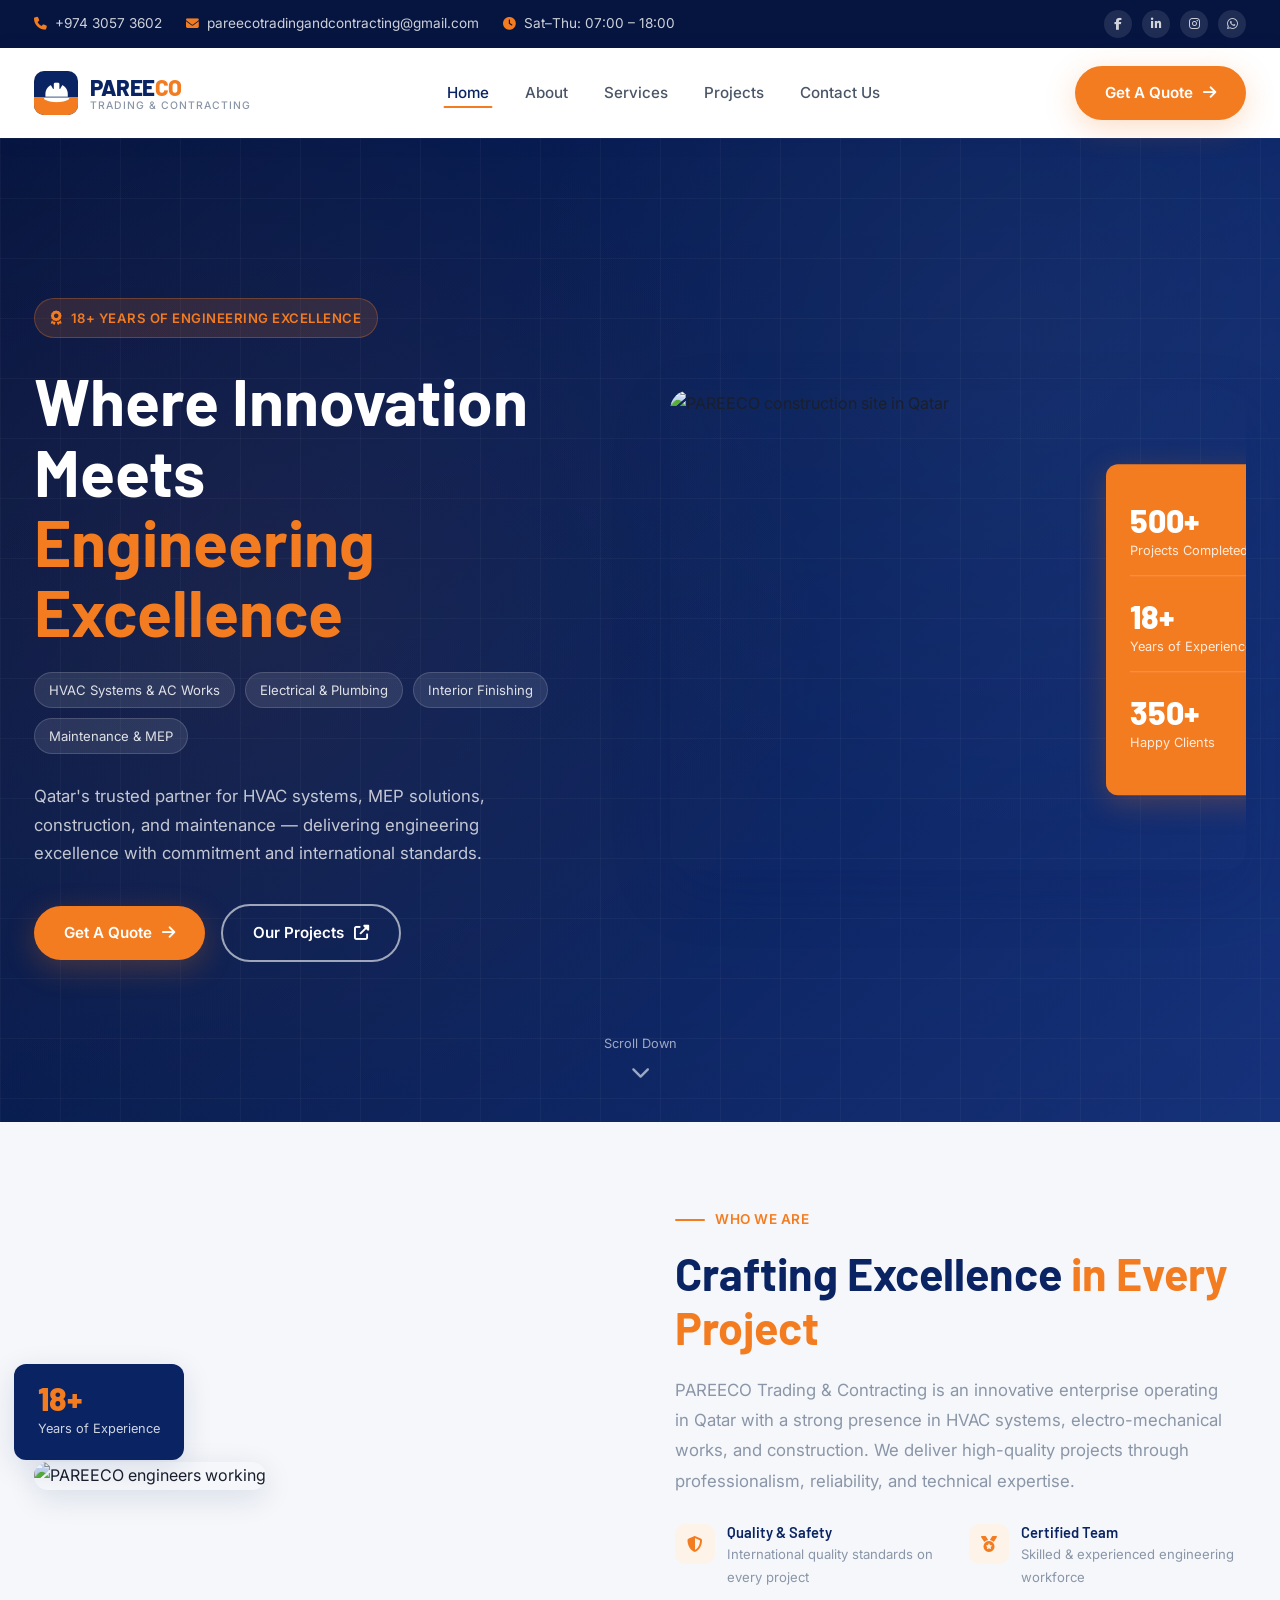
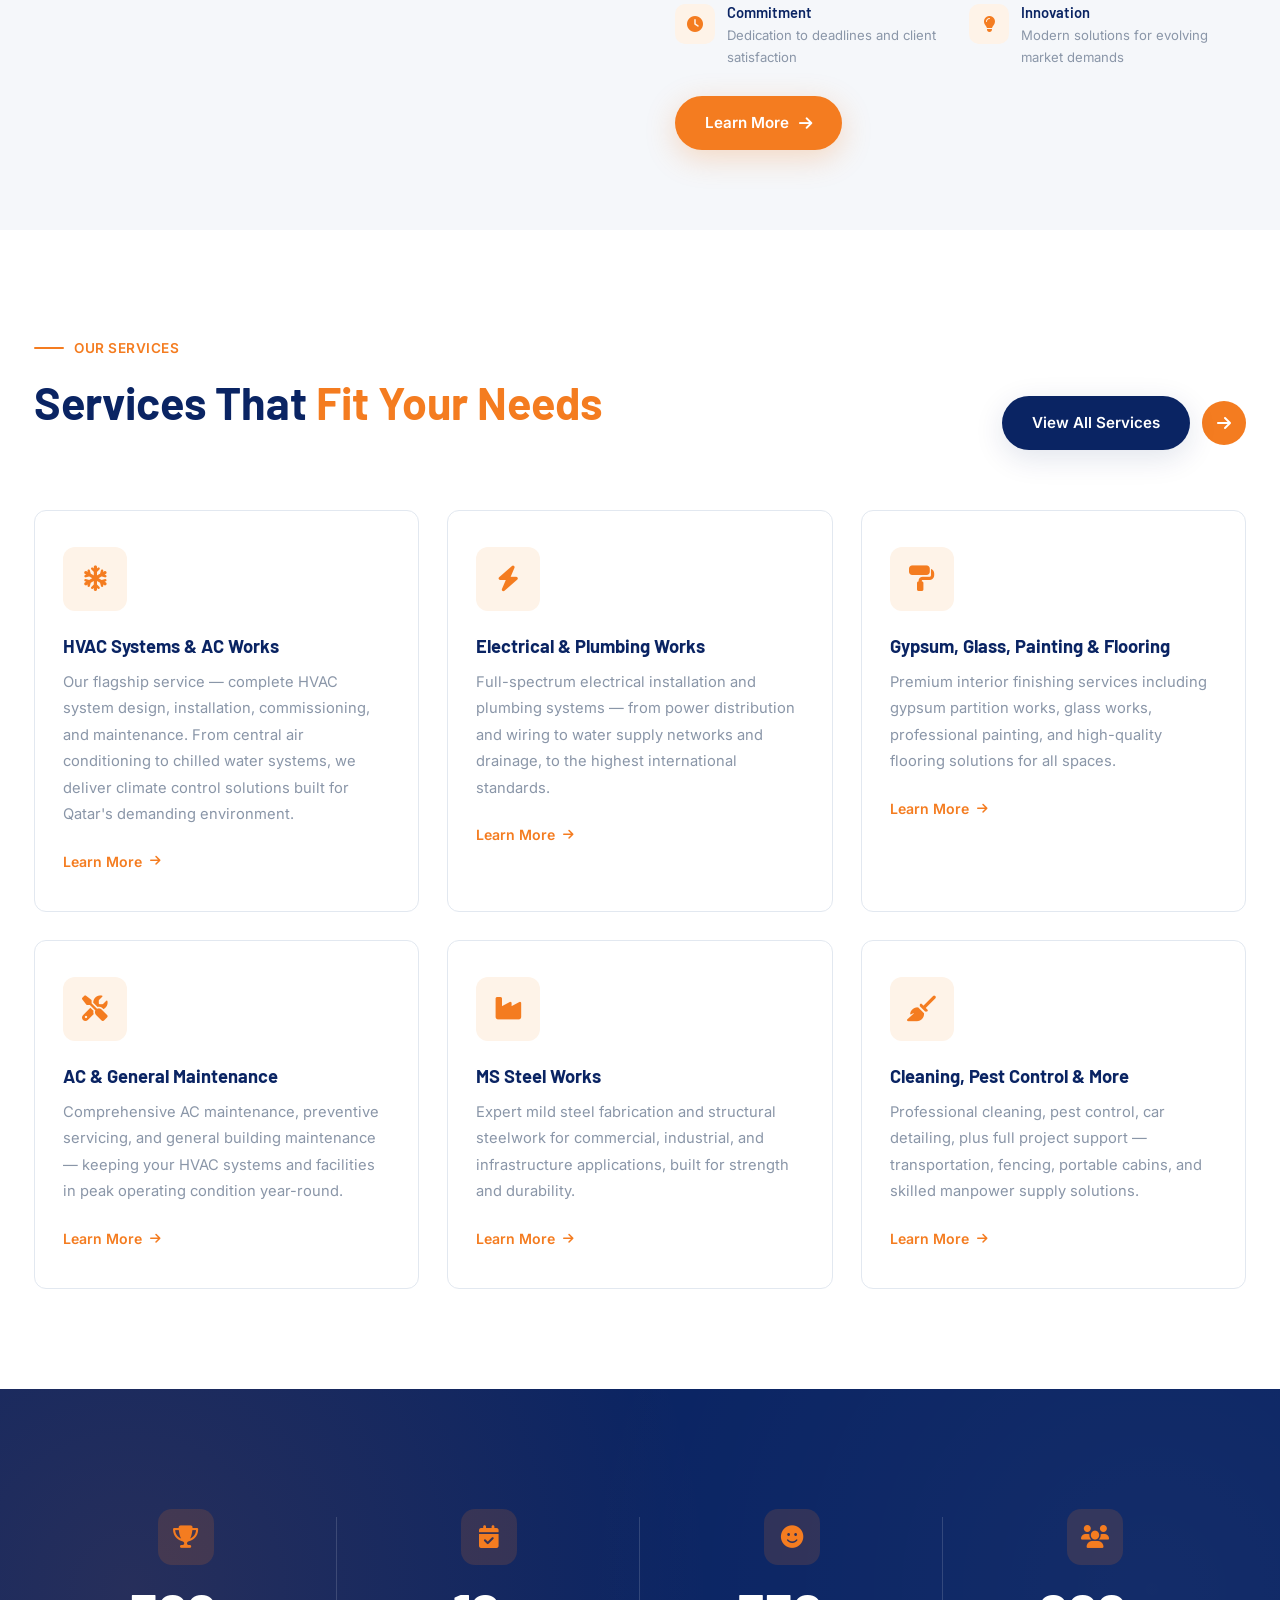
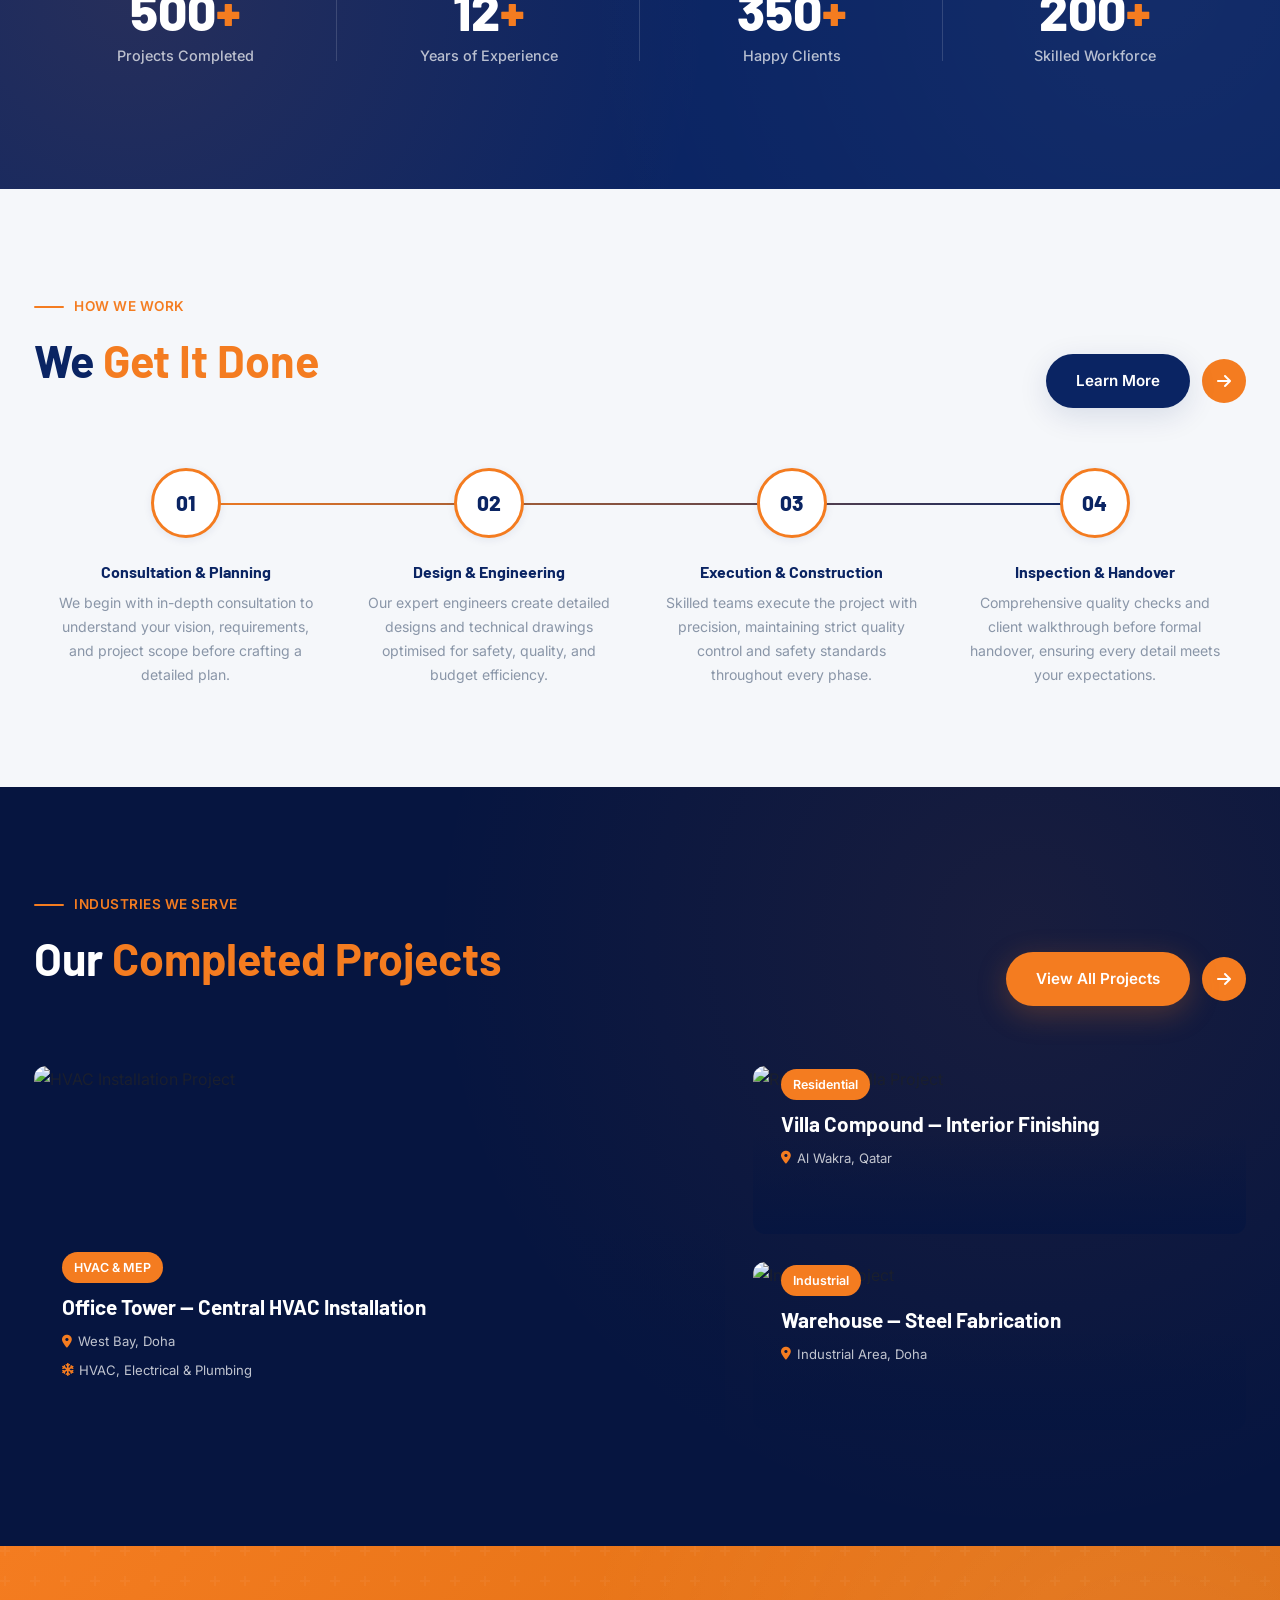
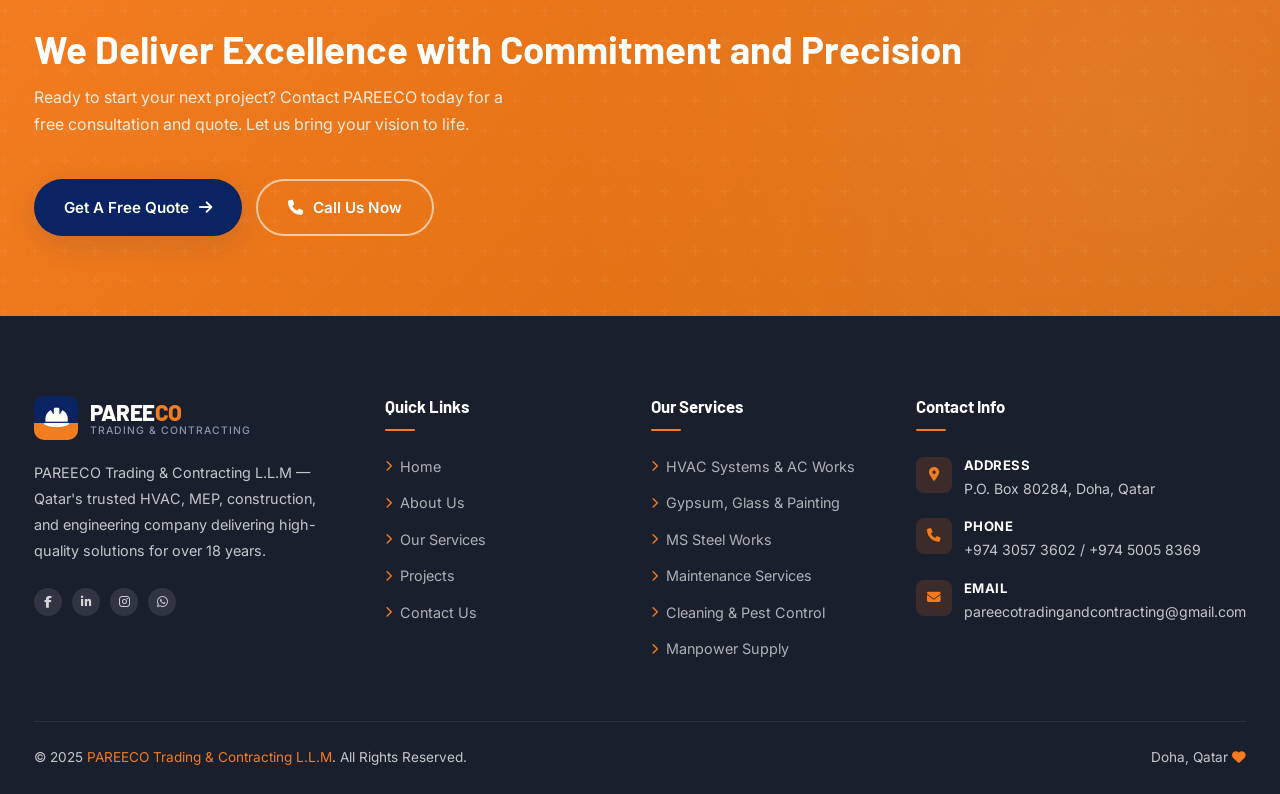
==== index.html @ c4b9c0d6 "Initial commit" ====
<!DOCTYPE html>
<html lang="en">
<head>
  <meta charset="UTF-8" />
  <meta name="viewport" content="width=device-width, initial-scale=1.0" />
  <title>PAREECO Trading & Contracting | HVAC, MEP & Engineering Excellence in Qatar</title>
  <meta name="description" content="PAREECO Trading & Contracting L.L.M — Qatar's trusted HVAC, MEP, construction, and maintenance specialists delivering high-quality solutions for 18+ years." />
  <link rel="stylesheet" href="css/styles.css" />
  <link rel="stylesheet" href="https://cdnjs.cloudflare.com/ajax/libs/font-awesome/6.5.0/css/all.min.css" />
</head>
<body>

<!-- Topbar -->
<div class="topbar">
  <div class="container">
    <div class="topbar-left">
      <a href="tel:+97430573602" class="topbar-item">
        <i class="fas fa-phone"></i> +974 3057 3602
      </a>
      <a href="mailto:pareecotradingandcontracting@gmail.com" class="topbar-item">
        <i class="fas fa-envelope"></i> pareecotradingandcontracting@gmail.com
      </a>
      <span class="topbar-item">
        <i class="fas fa-clock"></i> Sat–Thu: 07:00 – 18:00
      </span>
    </div>
    <div class="topbar-social">
      <a href="#" class="social-link"><i class="fab fa-facebook-f"></i></a>
      <a href="#" class="social-link"><i class="fab fa-linkedin-in"></i></a>
      <a href="#" class="social-link"><i class="fab fa-instagram"></i></a>
      <a href="#" class="social-link"><i class="fab fa-whatsapp"></i></a>
    </div>
  </div>
</div>

<!-- Navbar -->
<nav class="navbar" id="navbar">
  <div class="container">
    <a href="index.html" class="logo">
      <div class="logo-icon"><i class="fas fa-hard-hat"></i></div>
      <div class="logo-text">
        <span class="brand">PAREE<span>CO</span></span>
        <span class="tagline">Trading & Contracting</span>
      </div>
    </a>
    <ul class="nav-links">
      <li><a href="index.html" class="active">Home</a></li>
      <li><a href="about.html">About</a></li>
      <li><a href="services.html">Services</a></li>
      <li><a href="projects.html">Projects</a></li>
      <li><a href="contact.html">Contact Us</a></li>
    </ul>
    <a href="contact.html" class="btn btn-primary">Get A Quote <i class="fas fa-arrow-right"></i></a>
    <button class="hamburger" id="hamburger" aria-label="Open menu">
      <span></span><span></span><span></span>
    </button>
  </div>
</nav>

<!-- Mobile Nav -->
<div class="mobile-nav" id="mobileNav">
  <button class="mobile-nav-close" id="mobileNavClose"><i class="fas fa-times"></i></button>
  <a href="index.html">Home</a>
  <a href="about.html">About</a>
  <a href="services.html">Services</a>
  <a href="projects.html">Projects</a>
  <a href="contact.html">Contact</a>
  <a href="contact.html" class="btn btn-primary">Get A Quote</a>
</div>

<!-- Hero -->
<section class="hero" id="home">
  <div class="hero-bg-pattern"></div>
  <div class="hero-grid"></div>
  <div class="container">
    <div class="hero-content">
      <div class="hero-badge">
        <i class="fas fa-award"></i>
        18+ Years of Engineering Excellence
      </div>
      <h1>Where Innovation Meets <span>Engineering Excellence</span></h1>
      <div class="hero-tags">
        <span class="hero-tag">HVAC Systems & AC Works</span>
        <span class="hero-tag">Electrical & Plumbing</span>
        <span class="hero-tag">Interior Finishing</span>
        <span class="hero-tag">Maintenance & MEP</span>
      </div>
      <p class="hero-desc">Qatar's trusted partner for HVAC systems, MEP solutions, construction, and maintenance — delivering engineering excellence with commitment and international standards.</p>
      <div class="hero-cta">
        <a href="contact.html" class="btn btn-primary">Get A Quote <i class="fas fa-arrow-right"></i></a>
        <a href="projects.html" class="btn btn-outline">Our Projects <i class="fas fa-external-link-alt"></i></a>
      </div>
    </div>
    <div class="hero-right">
      <div class="hero-img-wrapper">
        <img src="https://images.unsplash.com/photo-1504307651254-35680f356dfd?w=700&auto=format&fit=crop" alt="PAREECO construction site in Qatar" loading="lazy" />
        <div class="hero-stats-card">
          <div class="hero-stat">
            <span class="number">500+</span>
            <span class="label">Projects Completed</span>
          </div>
          <div class="hero-stat">
            <span class="number">18+</span>
            <span class="label">Years of Experience</span>
          </div>
          <div class="hero-stat">
            <span class="number">350+</span>
            <span class="label">Happy Clients</span>
          </div>
        </div>
      </div>
    </div>
  </div>
  <a href="#about-strip" class="hero-scroll">
    <span>Scroll Down</span>
    <i class="fas fa-chevron-down"></i>
  </a>
</section>

<!-- About Strip -->
<section class="about-strip" id="about-strip">
  <div class="container">
    <div class="about-strip-img reveal-left">
      <img src="https://images.unsplash.com/photo-1581094794329-c8112a89af12?w=700&auto=format&fit=crop" alt="PAREECO engineers working" loading="lazy" />
      <div class="about-badge">
        <span class="number">18+</span>
        <span class="text">Years of Experience</span>
      </div>
    </div>
    <div class="about-strip-content reveal-right">
      <div class="section-tag">Who We Are</div>
      <h2 class="section-title">Crafting Excellence <span>in Every Project</span></h2>
      <p class="section-subtitle">PAREECO Trading & Contracting is an innovative enterprise operating in Qatar with a strong presence in HVAC systems, electro-mechanical works, and construction. We deliver high-quality projects through professionalism, reliability, and technical expertise.</p>
      <div class="about-features">
        <div class="about-feature">
          <div class="about-feature-icon"><i class="fas fa-shield-alt"></i></div>
          <div>
            <h4>Quality & Safety</h4>
            <p>International quality standards on every project</p>
          </div>
        </div>
        <div class="about-feature">
          <div class="about-feature-icon"><i class="fas fa-medal"></i></div>
          <div>
            <h4>Certified Team</h4>
            <p>Skilled & experienced engineering workforce</p>
          </div>
        </div>
        <div class="about-feature">
          <div class="about-feature-icon"><i class="fas fa-clock"></i></div>
          <div>
            <h4>Commitment</h4>
            <p>Dedication to deadlines and client satisfaction</p>
          </div>
        </div>
        <div class="about-feature">
          <div class="about-feature-icon"><i class="fas fa-lightbulb"></i></div>
          <div>
            <h4>Innovation</h4>
            <p>Modern solutions for evolving market demands</p>
          </div>
        </div>
      </div>
      <a href="about.html" class="btn btn-primary">Learn More <i class="fas fa-arrow-right"></i></a>
    </div>
  </div>
</section>

<!-- Services -->
<section class="services-section" id="services">
  <div class="container">
    <div class="services-header reveal">
      <div>
        <div class="section-tag">Our Services</div>
        <h2 class="section-title">Services That <span>Fit Your Needs</span></h2>
      </div>
      <div style="display:flex;gap:12px;align-items:center;">
        <a href="services.html" class="btn btn-dark">View All Services</a>
        <span class="btn-icon"><i class="fas fa-arrow-right"></i></span>
      </div>
    </div>
    <div class="services-grid">
      <div class="service-card reveal">
        <div class="service-card-icon"><i class="fas fa-snowflake"></i></div>
        <h3>HVAC Systems & AC Works</h3>
        <p>Our flagship service — complete HVAC system design, installation, commissioning, and maintenance. From central air conditioning to chilled water systems, we deliver climate control solutions built for Qatar's demanding environment.</p>
        <a href="services.html" class="learn-more">Learn More <i class="fas fa-arrow-right"></i></a>
      </div>
      <div class="service-card reveal" style="transition-delay:0.1s">
        <div class="service-card-icon"><i class="fas fa-bolt"></i></div>
        <h3>Electrical & Plumbing Works</h3>
        <p>Full-spectrum electrical installation and plumbing systems — from power distribution and wiring to water supply networks and drainage, to the highest international standards.</p>
        <a href="services.html" class="learn-more">Learn More <i class="fas fa-arrow-right"></i></a>
      </div>
      <div class="service-card reveal" style="transition-delay:0.2s">
        <div class="service-card-icon"><i class="fas fa-paint-roller"></i></div>
        <h3>Gypsum, Glass, Painting & Flooring</h3>
        <p>Premium interior finishing services including gypsum partition works, glass works, professional painting, and high-quality flooring solutions for all spaces.</p>
        <a href="services.html" class="learn-more">Learn More <i class="fas fa-arrow-right"></i></a>
      </div>
      <div class="service-card reveal" style="transition-delay:0.1s">
        <div class="service-card-icon"><i class="fas fa-tools"></i></div>
        <h3>AC & General Maintenance</h3>
        <p>Comprehensive AC maintenance, preventive servicing, and general building maintenance — keeping your HVAC systems and facilities in peak operating condition year-round.</p>
        <a href="services.html" class="learn-more">Learn More <i class="fas fa-arrow-right"></i></a>
      </div>
      <div class="service-card reveal" style="transition-delay:0.2s">
        <div class="service-card-icon"><i class="fas fa-industry"></i></div>
        <h3>MS Steel Works</h3>
        <p>Expert mild steel fabrication and structural steelwork for commercial, industrial, and infrastructure applications, built for strength and durability.</p>
        <a href="services.html" class="learn-more">Learn More <i class="fas fa-arrow-right"></i></a>
      </div>
      <div class="service-card reveal" style="transition-delay:0.3s">
        <div class="service-card-icon"><i class="fas fa-broom"></i></div>
        <h3>Cleaning, Pest Control & More</h3>
        <p>Professional cleaning, pest control, car detailing, plus full project support — transportation, fencing, portable cabins, and skilled manpower supply solutions.</p>
        <a href="services.html" class="learn-more">Learn More <i class="fas fa-arrow-right"></i></a>
      </div>
    </div>
  </div>
</section>

<!-- Stats -->
<section class="stats-section">
  <div class="container">
    <div class="stats-grid">
      <div class="stat-item reveal">
        <div class="stat-icon"><i class="fas fa-trophy"></i></div>
        <span class="stat-number" data-target="500">0<span>+</span></span>
        <div class="stat-label">Projects Completed</div>
      </div>
      <div class="stat-item reveal" style="transition-delay:0.1s">
        <div class="stat-icon"><i class="fas fa-calendar-check"></i></div>
        <span class="stat-number" data-target="18">0<span>+</span></span>
        <div class="stat-label">Years of Experience</div>
      </div>
      <div class="stat-item reveal" style="transition-delay:0.2s">
        <div class="stat-icon"><i class="fas fa-smile"></i></div>
        <span class="stat-number" data-target="350">0<span>+</span></span>
        <div class="stat-label">Happy Clients</div>
      </div>
      <div class="stat-item reveal" style="transition-delay:0.3s">
        <div class="stat-icon"><i class="fas fa-users"></i></div>
        <span class="stat-number" data-target="200">0<span>+</span></span>
        <div class="stat-label">Skilled Workforce</div>
      </div>
    </div>
  </div>
</section>

<!-- Process -->
<section class="process-section">
  <div class="container">
    <div class="process-header reveal">
      <div>
        <div class="section-tag">How We Work</div>
        <h2 class="section-title">We <span>Get It Done</span></h2>
      </div>
      <div style="display:flex;gap:12px;align-items:center;">
        <a href="about.html" class="btn btn-dark">Learn More</a>
        <span class="btn-icon"><i class="fas fa-arrow-right"></i></span>
      </div>
    </div>
    <div class="process-grid reveal">
      <div class="process-item">
        <div class="process-num">01</div>
        <h4>Consultation & Planning</h4>
        <p>We begin with in-depth consultation to understand your vision, requirements, and project scope before crafting a detailed plan.</p>
      </div>
      <div class="process-item" style="transition-delay:0.15s">
        <div class="process-num">02</div>
        <h4>Design & Engineering</h4>
        <p>Our expert engineers create detailed designs and technical drawings optimised for safety, quality, and budget efficiency.</p>
      </div>
      <div class="process-item" style="transition-delay:0.3s">
        <div class="process-num">03</div>
        <h4>Execution & Construction</h4>
        <p>Skilled teams execute the project with precision, maintaining strict quality control and safety standards throughout every phase.</p>
      </div>
      <div class="process-item" style="transition-delay:0.45s">
        <div class="process-num">04</div>
        <h4>Inspection & Handover</h4>
        <p>Comprehensive quality checks and client walkthrough before formal handover, ensuring every detail meets your expectations.</p>
      </div>
    </div>
  </div>
</section>

<!-- Industries Served -->
<section class="projects-section" id="projects">
  <div class="container">
    <div class="projects-header">
      <div>
        <div class="section-tag">Industries We Serve</div>
        <h2 class="section-title">Our <span>Completed Projects</span></h2>
      </div>
      <div style="display:flex;gap:12px;align-items:center;">
        <a href="projects.html" class="btn btn-primary">View All Projects</a>
        <span class="btn-icon"><i class="fas fa-arrow-right"></i></span>
      </div>
    </div>
    <div class="projects-grid reveal">
      <div class="project-card">
        <img src="https://images.unsplash.com/photo-1486325212027-8081e485255e?w=800&auto=format&fit=crop" alt="HVAC Installation Project" loading="lazy" />
        <div class="project-card-overlay">
          <span class="project-tag">HVAC & MEP</span>
          <h3>Office Tower — Central HVAC Installation</h3>
          <div class="project-meta">
            <span><i class="fas fa-map-marker-alt"></i> West Bay, Doha</span>
            <span><i class="fas fa-snowflake"></i> HVAC, Electrical & Plumbing</span>
          </div>
          <a href="projects.html" class="project-learn">Learn More <i class="fas fa-arrow-right"></i></a>
        </div>
      </div>
      <div class="projects-side">
        <div class="project-card">
          <img src="https://images.unsplash.com/photo-1565008447742-97f6f38c985c?w=600&auto=format&fit=crop" alt="Residential Villa Project" loading="lazy" />
          <div class="project-card-overlay">
            <span class="project-tag">Residential</span>
            <h3>Villa Compound — Interior Finishing</h3>
            <div class="project-meta">
              <span><i class="fas fa-map-marker-alt"></i> Al Wakra, Qatar</span>
            </div>
            <a href="projects.html" class="project-learn">Learn More <i class="fas fa-arrow-right"></i></a>
          </div>
        </div>
        <div class="project-card">
          <img src="https://images.unsplash.com/photo-1565891741442-f5479fa20fc8?w=600&auto=format&fit=crop" alt="Industrial Project" loading="lazy" />
          <div class="project-card-overlay">
            <span class="project-tag">Industrial</span>
            <h3>Warehouse — Steel Fabrication</h3>
            <div class="project-meta">
              <span><i class="fas fa-map-marker-alt"></i> Industrial Area, Doha</span>
            </div>
            <a href="projects.html" class="project-learn">Learn More <i class="fas fa-arrow-right"></i></a>
          </div>
        </div>
      </div>
    </div>
  </div>
</section>

<!-- CTA -->
<section class="cta-section">
  <div class="container">
    <div class="cta-content reveal-left">
      <h2>We Deliver Excellence with Commitment and Precision</h2>
      <p>Ready to start your next project? Contact PAREECO today for a free consultation and quote. Let us bring your vision to life.</p>
    </div>
    <div class="cta-buttons reveal-right">
      <a href="contact.html" class="btn btn-dark">Get A Free Quote <i class="fas fa-arrow-right"></i></a>
      <a href="tel:+97430573602" class="btn btn-outline"><i class="fas fa-phone"></i> Call Us Now</a>
    </div>
  </div>
</section>

<!-- Footer -->
<footer class="footer">
  <div class="container">
    <div class="footer-grid">
      <div class="footer-about footer-col">
        <a href="index.html" class="logo" style="margin-bottom:20px;display:inline-flex;">
          <div class="logo-icon"><i class="fas fa-hard-hat"></i></div>
          <div class="logo-text">
            <span class="brand" style="color:white;">PAREE<span>CO</span></span>
            <span class="tagline">Trading & Contracting</span>
          </div>
        </a>
        <p>PAREECO Trading & Contracting L.L.M — Qatar's trusted HVAC, MEP, construction, and engineering company delivering high-quality solutions for over 18 years.</p>
        <div class="footer-social">
          <a href="#" class="social-link"><i class="fab fa-facebook-f"></i></a>
          <a href="#" class="social-link"><i class="fab fa-linkedin-in"></i></a>
          <a href="#" class="social-link"><i class="fab fa-instagram"></i></a>
          <a href="#" class="social-link"><i class="fab fa-whatsapp"></i></a>
        </div>
      </div>
      <div class="footer-col">
        <h4>Quick Links</h4>
        <ul class="footer-links">
          <li><a href="index.html"><i class="fas fa-chevron-right"></i> Home</a></li>
          <li><a href="about.html"><i class="fas fa-chevron-right"></i> About Us</a></li>
          <li><a href="services.html"><i class="fas fa-chevron-right"></i> Our Services</a></li>
          <li><a href="projects.html"><i class="fas fa-chevron-right"></i> Projects</a></li>
          <li><a href="contact.html"><i class="fas fa-chevron-right"></i> Contact Us</a></li>
        </ul>
      </div>
      <div class="footer-col">
        <h4>Our Services</h4>
        <ul class="footer-links">
          <li><a href="services.html"><i class="fas fa-chevron-right"></i> HVAC Systems & AC Works</a></li>
          <li><a href="services.html"><i class="fas fa-chevron-right"></i> Gypsum, Glass & Painting</a></li>
          <li><a href="services.html"><i class="fas fa-chevron-right"></i> MS Steel Works</a></li>
          <li><a href="services.html"><i class="fas fa-chevron-right"></i> Maintenance Services</a></li>
          <li><a href="services.html"><i class="fas fa-chevron-right"></i> Cleaning & Pest Control</a></li>
          <li><a href="services.html"><i class="fas fa-chevron-right"></i> Manpower Supply</a></li>
        </ul>
      </div>
      <div class="footer-col">
        <h4>Contact Info</h4>
        <div class="footer-contact-item">
          <div class="footer-contact-icon"><i class="fas fa-map-marker-alt"></i></div>
          <div class="footer-contact-info">
            <strong>Address</strong>
            P.O. Box 80284, Doha, Qatar
          </div>
        </div>
        <div class="footer-contact-item">
          <div class="footer-contact-icon"><i class="fas fa-phone"></i></div>
          <div class="footer-contact-info">
            <strong>Phone</strong>
            +974 3057 3602 / +974 5005 8369
          </div>
        </div>
        <div class="footer-contact-item">
          <div class="footer-contact-icon"><i class="fas fa-envelope"></i></div>
          <div class="footer-contact-info">
            <strong>Email</strong>
            pareecotradingandcontracting@gmail.com
          </div>
        </div>
      </div>
    </div>
    <div class="footer-bottom">
      <span>© 2025 <a href="index.html">PAREECO Trading & Contracting L.L.M</a>. All Rights Reserved.</span>
      <span>Doha, Qatar <i class="fas fa-heart" style="color:var(--accent)"></i></span>
    </div>
  </div>
</footer>

<script src="js/main.js"></script>
</body>
</html>
---- css/styles.css ----
/* ===== GLOBAL STYLES ===== */
@import url('https://fonts.googleapis.com/css2?family=Inter:wght@300;400;500;600;700;800;900&family=Barlow:wght@400;500;600;700;800;900&display=swap');

:root {
  --primary: #0a2463;
  --primary-light: #1a3a8f;
  --primary-dark: #061540;
  --accent: #f47c20;
  --accent-hover: #d96b0e;
  --accent-light: #fef3e8;
  --white: #ffffff;
  --light-gray: #f5f7fa;
  --gray: #8a96a8;
  --dark-gray: #4a5568;
  --dark: #1a1f2e;
  --border: #e2e8f0;
  --shadow-sm: 0 2px 8px rgba(10, 36, 99, 0.08);
  --shadow-md: 0 8px 30px rgba(10, 36, 99, 0.12);
  --shadow-lg: 0 20px 60px rgba(10, 36, 99, 0.18);
  --shadow-accent: 0 8px 30px rgba(244, 124, 32, 0.25);
  --radius-sm: 6px;
  --radius-md: 12px;
  --radius-lg: 20px;
  --radius-xl: 30px;
  --transition: all 0.3s cubic-bezier(0.4, 0, 0.2, 1);
  --font-main: 'Inter', sans-serif;
  --font-heading: 'Barlow', sans-serif;
}

*, *::before, *::after {
  margin: 0;
  padding: 0;
  box-sizing: border-box;
}

html {
  scroll-behavior: smooth;
  font-size: 16px;
}

body {
  font-family: var(--font-main);
  color: var(--dark);
  background: var(--white);
  line-height: 1.7;
  overflow-x: hidden;
}

/* ===== TYPOGRAPHY ===== */
h1, h2, h3, h4, h5, h6 {
  font-family: var(--font-heading);
  font-weight: 700;
  line-height: 1.2;
}

.section-tag {
  display: inline-flex;
  align-items: center;
  gap: 10px;
  font-size: 0.85rem;
  font-weight: 600;
  color: var(--accent);
  letter-spacing: 0.5px;
  text-transform: uppercase;
  margin-bottom: 16px;
}

.section-tag::before {
  content: '';
  display: inline-block;
  width: 30px;
  height: 2px;
  background: var(--accent);
  border-radius: 2px;
}

.section-title {
  font-size: clamp(2rem, 4vw, 2.8rem);
  color: var(--primary);
  margin-bottom: 20px;
}

.section-title span {
  color: var(--accent);
}

.section-subtitle {
  font-size: 1.05rem;
  color: var(--gray);
  max-width: 560px;
  line-height: 1.8;
}

/* ===== LAYOUT ===== */
.container {
  max-width: 1260px;
  margin: 0 auto;
  padding: 0 24px;
}

section {
  padding: 100px 0;
}

/* ===== BUTTONS ===== */
.btn {
  display: inline-flex;
  align-items: center;
  gap: 10px;
  padding: 14px 30px;
  border-radius: var(--radius-xl);
  font-size: 0.95rem;
  font-weight: 600;
  font-family: var(--font-main);
  cursor: pointer;
  border: none;
  text-decoration: none;
  transition: var(--transition);
  position: relative;
  overflow: hidden;
}

.btn::before {
  content: '';
  position: absolute;
  top: 0; left: -100%;
  width: 100%; height: 100%;
  background: rgba(255,255,255,0.15);
  transition: left 0.4s ease;
}

.btn:hover::before {
  left: 100%;
}

.btn-primary {
  background: var(--accent);
  color: var(--white);
  box-shadow: var(--shadow-accent);
}

.btn-primary:hover {
  background: var(--accent-hover);
  transform: translateY(-2px);
  box-shadow: 0 12px 35px rgba(244, 124, 32, 0.35);
}

.btn-outline {
  background: transparent;
  color: var(--white);
  border: 2px solid rgba(255,255,255,0.6);
}

.btn-outline:hover {
  background: rgba(255,255,255,0.1);
  border-color: var(--white);
  transform: translateY(-2px);
}

.btn-dark {
  background: var(--primary);
  color: var(--white);
  box-shadow: var(--shadow-md);
}

.btn-dark:hover {
  background: var(--primary-light);
  transform: translateY(-2px);
}

.btn-icon {
  width: 44px;
  height: 44px;
  border-radius: 50%;
  display: inline-flex;
  align-items: center;
  justify-content: center;
  background: var(--accent);
  color: white;
  border: none;
  cursor: pointer;
  transition: var(--transition);
  flex-shrink: 0;
}

.btn-icon:hover {
  background: var(--accent-hover);
  transform: scale(1.1);
}

/* ===== TOPBAR ===== */
.topbar {
  background: var(--primary-dark);
  color: rgba(255,255,255,0.8);
  font-size: 0.85rem;
  padding: 10px 0;
}

.topbar .container {
  display: flex;
  align-items: center;
  justify-content: space-between;
  flex-wrap: wrap;
  gap: 10px;
}

.topbar-left {
  display: flex;
  align-items: center;
  gap: 24px;
}

.topbar-item {
  display: flex;
  align-items: center;
  gap: 8px;
  color: rgba(255,255,255,0.8);
  text-decoration: none;
  transition: var(--transition);
}

.topbar-item:hover { color: var(--accent); }

.topbar-item i { color: var(--accent); font-size: 0.8rem; }

.topbar-social {
  display: flex;
  align-items: center;
  gap: 10px;
}

.social-link {
  width: 28px;
  height: 28px;
  border-radius: 50%;
  background: rgba(255,255,255,0.1);
  display: flex;
  align-items: center;
  justify-content: center;
  color: rgba(255,255,255,0.8);
  text-decoration: none;
  font-size: 0.75rem;
  transition: var(--transition);
}

.social-link:hover {
  background: var(--accent);
  color: white;
  transform: translateY(-2px);
}

/* ===== NAVBAR ===== */
.navbar {
  position: sticky;
  top: 0;
  z-index: 1000;
  background: var(--white);
  box-shadow: 0 2px 20px rgba(10,36,99,0.08);
  transition: var(--transition);
}

.navbar.scrolled {
  box-shadow: 0 4px 30px rgba(10,36,99,0.15);
}

.navbar .container {
  display: flex;
  align-items: center;
  justify-content: space-between;
  padding-top: 18px;
  padding-bottom: 18px;
}

.logo {
  display: flex;
  align-items: center;
  gap: 12px;
  text-decoration: none;
}

.logo-icon {
  width: 44px;
  height: 44px;
  background: var(--primary);
  border-radius: 10px;
  display: flex;
  align-items: center;
  justify-content: center;
  position: relative;
  overflow: hidden;
}

.logo-icon::after {
  content: '';
  position: absolute;
  bottom: 0; left: 0; right: 0;
  height: 40%;
  background: var(--accent);
}

.logo-icon i {
  color: white;
  font-size: 1.4rem;
  position: relative;
  z-index: 1;
}

.logo-text {
  display: flex;
  flex-direction: column;
  line-height: 1.1;
}

.logo-text .brand {
  font-family: var(--font-heading);
  font-size: 1.4rem;
  font-weight: 800;
  color: var(--primary);
  letter-spacing: -0.5px;
}

.logo-text .brand span {
  color: var(--accent);
}

.logo-text .tagline {
  font-size: 0.65rem;
  color: var(--gray);
  font-weight: 500;
  letter-spacing: 1px;
  text-transform: uppercase;
}

.nav-links {
  display: flex;
  align-items: center;
  gap: 8px;
  list-style: none;
}

.nav-links a {
  position: relative;
  text-decoration: none;
  color: var(--dark-gray);
  font-size: 0.95rem;
  font-weight: 500;
  padding: 8px 14px;
  border-radius: var(--radius-sm);
  transition: var(--transition);
}

.nav-links a::after {
  content: '';
  position: absolute;
  bottom: 2px; left: 50%;
  transform: translateX(-50%);
  width: 0; height: 2px;
  background: var(--accent);
  border-radius: 2px;
  transition: width 0.3s ease;
}

.nav-links a:hover::after,
.nav-links a.active::after { width: 70%; }

.nav-links a:hover,
.nav-links a.active {
  color: var(--primary);
}

.hamburger {
  display: none;
  flex-direction: column;
  gap: 5px;
  cursor: pointer;
  padding: 8px;
  background: none;
  border: none;
}

.hamburger span {
  display: block;
  width: 24px;
  height: 2px;
  background: var(--primary);
  border-radius: 2px;
  transition: var(--transition);
}

.hamburger.active span:nth-child(1) { transform: translateY(7px) rotate(45deg); }
.hamburger.active span:nth-child(2) { opacity: 0; transform: translateX(-10px); }
.hamburger.active span:nth-child(3) { transform: translateY(-7px) rotate(-45deg); }

/* ===== HERO ===== */
.hero {
  background: linear-gradient(135deg, var(--primary-dark) 0%, var(--primary) 50%, var(--primary-light) 100%);
  min-height: 90vh;
  display: flex;
  align-items: center;
  position: relative;
  overflow: hidden;
}

.hero-bg-pattern {
  position: absolute;
  inset: 0;
  background-image:
    radial-gradient(circle at 20% 50%, rgba(244,124,32,0.08) 0%, transparent 50%),
    radial-gradient(circle at 80% 20%, rgba(255,255,255,0.04) 0%, transparent 40%),
    linear-gradient(0deg, rgba(0,0,0,0.15) 0%, transparent 100%);
}

.hero-grid {
  position: absolute;
  inset: 0;
  background-image:
    linear-gradient(rgba(255,255,255,0.03) 1px, transparent 1px),
    linear-gradient(90deg, rgba(255,255,255,0.03) 1px, transparent 1px);
  background-size: 60px 60px;
}

.hero .container {
  display: grid;
  grid-template-columns: 1fr 1fr;
  gap: 60px;
  align-items: center;
  position: relative;
  z-index: 1;
  padding-top: 60px;
  padding-bottom: 60px;
}

.hero-content {}

.hero-badge {
  display: inline-flex;
  align-items: center;
  gap: 8px;
  background: rgba(244,124,32,0.15);
  border: 1px solid rgba(244,124,32,0.3);
  color: var(--accent);
  padding: 8px 16px;
  border-radius: 50px;
  font-size: 0.82rem;
  font-weight: 600;
  letter-spacing: 0.5px;
  text-transform: uppercase;
  margin-bottom: 28px;
  animation: fadeInDown 0.6s ease forwards;
}

.hero-badge i { font-size: 0.9rem; }

.hero h1 {
  font-family: var(--font-heading);
  font-size: clamp(2.8rem, 5vw, 4.2rem);
  color: var(--white);
  line-height: 1.1;
  margin-bottom: 24px;
  animation: fadeInUp 0.7s ease 0.1s both;
}

.hero h1 span {
  color: var(--accent);
  display: block;
}

.hero-tags {
  display: flex;
  flex-wrap: wrap;
  gap: 10px;
  margin-bottom: 28px;
  animation: fadeInUp 0.7s ease 0.2s both;
}

.hero-tag {
  background: rgba(255,255,255,0.1);
  color: rgba(255,255,255,0.85);
  padding: 6px 14px;
  border-radius: 50px;
  font-size: 0.82rem;
  border: 1px solid rgba(255,255,255,0.15);
}

.hero-desc {
  color: rgba(255,255,255,0.75);
  font-size: 1.05rem;
  margin-bottom: 36px;
  max-width: 480px;
  animation: fadeInUp 0.7s ease 0.3s both;
}

.hero-cta {
  display: flex;
  align-items: center;
  gap: 16px;
  flex-wrap: wrap;
  animation: fadeInUp 0.7s ease 0.4s both;
}

.hero-right {
  position: relative;
  animation: fadeInRight 0.8s ease 0.2s both;
}

.hero-img-wrapper {
  position: relative;
  border-radius: var(--radius-lg);
  overflow: hidden;
  box-shadow: var(--shadow-lg);
}

.hero-img-wrapper img {
  width: 100%;
  height: 480px;
  object-fit: cover;
  display: block;
}

.hero-stats-card {
  position: absolute;
  right: -30px;
  top: 50%;
  transform: translateY(-50%);
  background: var(--accent);
  color: white;
  padding: 28px 24px;
  border-radius: var(--radius-md);
  box-shadow: var(--shadow-accent);
  min-width: 160px;
}

.hero-stat {
  padding: 12px 0;
}

.hero-stat:not(:last-child) {
  border-bottom: 1px solid rgba(255,255,255,0.2);
  margin-bottom: 12px;
}

.hero-stat .number {
  font-family: var(--font-heading);
  font-size: 2rem;
  font-weight: 800;
  line-height: 1;
  display: block;
}

.hero-stat .label {
  font-size: 0.8rem;
  color: rgba(255,255,255,0.85);
  margin-top: 4px;
}

.hero-scroll {
  position: absolute;
  bottom: 40px;
  left: 50%;
  transform: translateX(-50%);
  display: flex;
  flex-direction: column;
  align-items: center;
  gap: 8px;
  color: rgba(255,255,255,0.6);
  font-size: 0.8rem;
  animation: bounce 2s infinite;
  z-index: 1;
  text-decoration: none;
}

.hero-scroll i { font-size: 1.2rem; }

/* ===== ABOUT STRIP (Home) ===== */
.about-strip {
  background: var(--light-gray);
  padding: 80px 0;
}

.about-strip .container {
  display: grid;
  grid-template-columns: 1fr 1fr;
  gap: 70px;
  align-items: center;
}

.about-strip-img {
  position: relative;
}

.about-strip-img img {
  width: 100%;
  height: 420px;
  object-fit: cover;
  border-radius: var(--radius-lg);
  box-shadow: var(--shadow-md);
}

.about-badge {
  position: absolute;
  bottom: 30px;
  left: -20px;
  background: var(--primary);
  color: white;
  padding: 18px 24px;
  border-radius: var(--radius-md);
  box-shadow: var(--shadow-md);
}

.about-badge .number {
  font-family: var(--font-heading);
  font-size: 2rem;
  font-weight: 800;
  color: var(--accent);
  display: block;
  line-height: 1;
}

.about-badge .text {
  font-size: 0.8rem;
  color: rgba(255,255,255,0.8);
  margin-top: 4px;
}

.about-strip-content .section-subtitle {
  margin-bottom: 24px;
}

.about-features {
  display: grid;
  grid-template-columns: 1fr 1fr;
  gap: 16px;
  margin: 28px 0;
}

.about-feature {
  display: flex;
  align-items: flex-start;
  gap: 12px;
}

.about-feature-icon {
  width: 40px;
  height: 40px;
  border-radius: 10px;
  background: var(--accent-light);
  display: flex;
  align-items: center;
  justify-content: center;
  flex-shrink: 0;
}

.about-feature-icon i { color: var(--accent); font-size: 1rem; }

.about-feature h4 {
  font-size: 0.92rem;
  font-weight: 600;
  color: var(--primary);
  margin-bottom: 2px;
}

.about-feature p {
  font-size: 0.82rem;
  color: var(--gray);
}

/* ===== SERVICES SECTION ===== */
.services-section {
  background: var(--white);
}

.services-header {
  display: flex;
  align-items: flex-end;
  justify-content: space-between;
  margin-bottom: 60px;
  flex-wrap: wrap;
  gap: 20px;
}

.services-grid {
  display: grid;
  grid-template-columns: repeat(3, 1fr);
  gap: 28px;
}

.service-card {
  background: var(--white);
  border: 1px solid var(--border);
  border-radius: var(--radius-md);
  padding: 36px 28px;
  transition: var(--transition);
  position: relative;
  overflow: hidden;
  cursor: pointer;
  group: true;
}

.service-card::before {
  content: '';
  position: absolute;
  top: 0; left: 0;
  width: 4px;
  height: 100%;
  background: var(--accent);
  transform: scaleY(0);
  transform-origin: bottom;
  transition: transform 0.3s ease;
}

.service-card:hover::before { transform: scaleY(1); }

.service-card:hover {
  border-color: transparent;
  transform: translateY(-6px);
  box-shadow: var(--shadow-lg);
}

.service-card-icon {
  width: 64px;
  height: 64px;
  border-radius: var(--radius-md);
  background: var(--accent-light);
  display: flex;
  align-items: center;
  justify-content: center;
  margin-bottom: 24px;
  transition: var(--transition);
}

.service-card:hover .service-card-icon {
  background: var(--accent);
}

.service-card-icon i {
  font-size: 1.6rem;
  color: var(--accent);
  transition: var(--transition);
}

.service-card:hover .service-card-icon i { color: white; }

.service-card h3 {
  font-size: 1.15rem;
  color: var(--primary);
  margin-bottom: 12px;
}

.service-card p {
  font-size: 0.92rem;
  color: var(--gray);
  line-height: 1.8;
  margin-bottom: 20px;
}

.service-card .learn-more {
  display: inline-flex;
  align-items: center;
  gap: 8px;
  color: var(--accent);
  font-size: 0.88rem;
  font-weight: 600;
  text-decoration: none;
  transition: var(--transition);
}

.service-card .learn-more i { font-size: 0.75rem; transition: transform 0.3s ease; }
.service-card .learn-more:hover i { transform: translateX(4px); }

/* ===== STATS SECTION ===== */
.stats-section {
  background: var(--primary);
  padding: 80px 0;
  position: relative;
  overflow: hidden;
}

.stats-section::before {
  content: '';
  position: absolute;
  inset: 0;
  background:
    radial-gradient(circle at 10% 50%, rgba(244,124,32,0.12) 0%, transparent 50%),
    radial-gradient(circle at 90% 50%, rgba(255,255,255,0.04) 0%, transparent 50%);
}

.stats-grid {
  display: grid;
  grid-template-columns: repeat(4, 1fr);
  gap: 0;
  position: relative;
  z-index: 1;
}

.stat-item {
  text-align: center;
  padding: 40px 24px;
  position: relative;
}

.stat-item:not(:last-child)::after {
  content: '';
  position: absolute;
  right: 0; top: 20%; bottom: 20%;
  width: 1px;
  background: rgba(255,255,255,0.15);
}

.stat-item .stat-icon {
  width: 56px;
  height: 56px;
  border-radius: 14px;
  background: rgba(244,124,32,0.15);
  display: flex;
  align-items: center;
  justify-content: center;
  margin: 0 auto 20px;
}

.stat-item .stat-icon i { color: var(--accent); font-size: 1.4rem; }

.stat-number {
  font-family: var(--font-heading);
  font-size: 3.2rem;
  font-weight: 800;
  color: var(--white);
  line-height: 1;
  display: block;
}

.stat-number span { color: var(--accent); }

.stat-label {
  font-size: 0.9rem;
  color: rgba(255,255,255,0.7);
  margin-top: 8px;
  font-weight: 500;
}

/* ===== PROCESS ===== */
.process-section {
  background: var(--light-gray);
}

.process-header {
  display: flex;
  align-items: flex-end;
  justify-content: space-between;
  margin-bottom: 60px;
  flex-wrap: wrap;
  gap: 20px;
}

.process-grid {
  display: grid;
  grid-template-columns: repeat(4, 1fr);
  gap: 0;
  position: relative;
}

.process-grid::before {
  content: '';
  position: absolute;
  top: 35px;
  left: 12%;
  right: 12%;
  height: 2px;
  background: linear-gradient(to right, var(--accent), var(--primary));
  z-index: 0;
}

.process-item {
  text-align: center;
  padding: 0 20px;
  position: relative;
  z-index: 1;
}

.process-num {
  width: 70px;
  height: 70px;
  border-radius: 50%;
  background: var(--white);
  border: 3px solid var(--accent);
  display: flex;
  align-items: center;
  justify-content: center;
  margin: 0 auto 24px;
  font-family: var(--font-heading);
  font-size: 1.3rem;
  font-weight: 800;
  color: var(--primary);
  box-shadow: var(--shadow-sm);
  transition: var(--transition);
}

.process-item:hover .process-num {
  background: var(--accent);
  color: white;
  transform: scale(1.1);
}

.process-item h4 {
  font-size: 1rem;
  color: var(--primary);
  margin-bottom: 10px;
}

.process-item p {
  font-size: 0.88rem;
  color: var(--gray);
  line-height: 1.7;
}

/* ===== PROJECTS PREVIEW ===== */
.projects-section {
  background: var(--primary-dark);
  position: relative;
  overflow: hidden;
}

.projects-section::before {
  content: '';
  position: absolute;
  inset: 0;
  background:
    radial-gradient(circle at 80% 20%, rgba(244,124,32,0.08) 0%, transparent 50%);
}

.projects-section .section-tag { color: var(--accent); }
.projects-section .section-title { color: var(--white); }

.projects-header {
  display: flex;
  align-items: flex-end;
  justify-content: space-between;
  margin-bottom: 60px;
  flex-wrap: wrap;
  gap: 20px;
  position: relative;
  z-index: 1;
}

.projects-grid {
  display: grid;
  grid-template-columns: 1.4fr 1fr;
  gap: 28px;
  position: relative;
  z-index: 1;
}

.project-card {
  border-radius: var(--radius-md);
  overflow: hidden;
  position: relative;
  cursor: pointer;
  group: true;
}

.project-card img {
  width: 100%;
  height: 380px;
  object-fit: cover;
  transition: transform 0.5s ease;
  display: block;
}

.project-card:hover img { transform: scale(1.05); }

.project-card-overlay {
  position: absolute;
  inset: 0;
  background: linear-gradient(to top, rgba(6,21,64,0.9) 0%, transparent 60%);
  display: flex;
  flex-direction: column;
  justify-content: flex-end;
  padding: 28px;
  transition: var(--transition);
}

.project-tag {
  display: inline-block;
  background: var(--accent);
  color: white;
  padding: 5px 12px;
  border-radius: 50px;
  font-size: 0.78rem;
  font-weight: 600;
  margin-bottom: 12px;
  width: fit-content;
}

.project-card-overlay h3 {
  color: white;
  font-size: 1.3rem;
  margin-bottom: 10px;
}

.project-meta {
  display: flex;
  flex-direction: column;
  gap: 6px;
  font-size: 0.82rem;
  color: rgba(255,255,255,0.75);
}

.project-meta span {
  display: flex;
  align-items: center;
  gap: 6px;
}

.project-meta i { color: var(--accent); }

.project-learn {
  display: inline-flex;
  align-items: center;
  gap: 6px;
  color: var(--accent);
  font-size: 0.85rem;
  font-weight: 600;
  text-decoration: none;
  margin-top: 14px;
  opacity: 0;
  transform: translateY(10px);
  transition: var(--transition);
}

.project-card:hover .project-learn {
  opacity: 1;
  transform: translateY(0);
}

.projects-side {
  display: flex;
  flex-direction: column;
  gap: 28px;
}

.projects-side .project-card img { height: 168px; }

/* ===== CTA SECTION ===== */
.cta-section {
  background: linear-gradient(135deg, var(--accent) 0%, var(--accent-hover) 100%);
  padding: 80px 0;
  position: relative;
  overflow: hidden;
}

.cta-section::before {
  content: '';
  position: absolute;
  inset: 0;
  background:
    radial-gradient(circle at 90% 50%, rgba(255,255,255,0.08) 0%, transparent 50%),
    url("data:image/svg+xml,%3Csvg width='60' height='60' viewBox='0 0 60 60' xmlns='http://www.w3.org/2000/svg'%3E%3Cg fill='none' fill-rule='evenodd'%3E%3Cg fill='%23ffffff' fill-opacity='0.04'%3E%3Cpath d='M36 34v-4h-2v4h-4v2h4v4h2v-4h4v-2h-4zm0-30V0h-2v4h-4v2h4v4h2V6h4V4h-4zM6 34v-4H4v4H0v2h4v4h2v-4h4v-2H6zM6 4V0H4v4H0v2h4v4h2V6h4V4H6z'/%3E%3C/g%3E%3C/g%3E%3C/svg%3E");
}

.cta-section .container {
  display: flex;
  align-items: center;
  justify-content: space-between;
  gap: 40px;
  flex-wrap: wrap;
  position: relative;
  z-index: 1;
}

.cta-content h2 {
  font-family: var(--font-heading);
  font-size: clamp(1.8rem, 3vw, 2.5rem);
  color: white;
  margin-bottom: 12px;
}

.cta-content p {
  color: rgba(255,255,255,0.85);
  font-size: 1rem;
  max-width: 480px;
}

.cta-buttons {
  display: flex;
  gap: 14px;
  flex-wrap: wrap;
}

/* ===== FOOTER ===== */
.footer {
  background: var(--dark);
  color: rgba(255,255,255,0.75);
  padding: 80px 0 0;
}

.footer-grid {
  display: grid;
  grid-template-columns: 1.4fr 1fr 1fr 1.2fr;
  gap: 50px;
  padding-bottom: 60px;
  border-bottom: 1px solid rgba(255,255,255,0.08);
}

.footer-col h4 {
  font-family: var(--font-heading);
  font-size: 1.05rem;
  color: var(--white);
  margin-bottom: 24px;
  position: relative;
  padding-bottom: 14px;
}

.footer-col h4::after {
  content: '';
  position: absolute;
  bottom: 0; left: 0;
  width: 30px; height: 2px;
  background: var(--accent);
  border-radius: 2px;
}

.footer-about p {
  font-size: 0.9rem;
  line-height: 1.8;
  margin-bottom: 24px;
}

.footer-social {
  display: flex;
  gap: 10px;
}

.footer-links {
  list-style: none;
  display: flex;
  flex-direction: column;
  gap: 12px;
}

.footer-links a {
  color: rgba(255,255,255,0.65);
  text-decoration: none;
  font-size: 0.9rem;
  display: flex;
  align-items: center;
  gap: 8px;
  transition: var(--transition);
}

.footer-links a i { color: var(--accent); font-size: 0.7rem; }
.footer-links a:hover { color: var(--accent); transform: translateX(4px); }

.footer-contact-item {
  display: flex;
  align-items: flex-start;
  gap: 12px;
  margin-bottom: 16px;
}

.footer-contact-icon {
  width: 36px;
  height: 36px;
  border-radius: 8px;
  background: rgba(244,124,32,0.15);
  display: flex;
  align-items: center;
  justify-content: center;
  flex-shrink: 0;
  margin-top: 2px;
}

.footer-contact-icon i { color: var(--accent); font-size: 0.85rem; }

.footer-contact-info {
  font-size: 0.88rem;
  line-height: 1.6;
}

.footer-contact-info strong {
  display: block;
  color: var(--white);
  font-size: 0.82rem;
  text-transform: uppercase;
  letter-spacing: 0.5px;
  margin-bottom: 2px;
}

.footer-bottom {
  padding: 24px 0;
  display: flex;
  align-items: center;
  justify-content: space-between;
  font-size: 0.85rem;
  flex-wrap: wrap;
  gap: 10px;
}

.footer-bottom a {
  color: var(--accent);
  text-decoration: none;
}

/* ===== PAGE HERO ===== */
.page-hero {
  background: linear-gradient(135deg, var(--primary-dark) 0%, var(--primary) 100%);
  padding: 100px 0 80px;
  position: relative;
  overflow: hidden;
}

.page-hero::before {
  content: '';
  position: absolute;
  inset: 0;
  background:
    radial-gradient(circle at 80% 50%, rgba(244,124,32,0.1) 0%, transparent 50%),
    linear-gradient(0deg, rgba(0,0,0,0.2) 0%, transparent 100%),
    url("data:image/svg+xml,%3Csvg width='60' height='60' viewBox='0 0 60 60' xmlns='http://www.w3.org/2000/svg'%3E%3Cg fill='none' fill-rule='evenodd'%3E%3Cg fill='%23ffffff' fill-opacity='0.02'%3E%3Ccircle cx='30' cy='30' r='20'/%3E%3C/g%3E%3C/g%3E%3C/svg%3E");
}

.page-hero .container { position: relative; z-index: 1; }

.page-hero-content { text-align: center; }

.page-hero h1 {
  font-family: var(--font-heading);
  font-size: clamp(2.5rem, 5vw, 4rem);
  color: var(--white);
  margin-bottom: 16px;
}

.page-hero h1 span { color: var(--accent); }

.page-hero p {
  color: rgba(255,255,255,0.75);
  font-size: 1.1rem;
  max-width: 560px;
  margin: 0 auto 28px;
}

.breadcrumb {
  display: flex;
  align-items: center;
  justify-content: center;
  gap: 10px;
  font-size: 0.88rem;
  color: rgba(255,255,255,0.6);
}

.breadcrumb a {
  color: var(--accent);
  text-decoration: none;
}

.breadcrumb span { color: rgba(255,255,255,0.4); }

/* ===== ABOUT PAGE ===== */
.about-overview {
  background: var(--white);
}

.about-overview .container {
  display: grid;
  grid-template-columns: 1fr 1fr;
  gap: 70px;
  align-items: center;
}

.about-overview-img {
  position: relative;
}

.about-overview-img img {
  width: 100%;
  height: 520px;
  object-fit: cover;
  border-radius: var(--radius-lg);
}

.about-img-badge {
  position: absolute;
  bottom: -20px;
  right: -20px;
  background: var(--accent);
  color: white;
  padding: 20px 28px;
  border-radius: var(--radius-md);
  box-shadow: var(--shadow-accent);
  text-align: center;
}

.about-img-badge .num {
  font-family: var(--font-heading);
  font-size: 2.5rem;
  font-weight: 800;
  display: block;
  line-height: 1;
}

.about-img-badge .lbl { font-size: 0.82rem; opacity: 0.9; margin-top: 4px; }

.about-list {
  list-style: none;
  display: flex;
  flex-direction: column;
  gap: 14px;
  margin: 24px 0 32px;
}

.about-list li {
  display: flex;
  align-items: center;
  gap: 12px;
  font-size: 0.95rem;
  color: var(--dark-gray);
}

.about-list li i { color: var(--accent); font-size: 1rem; }

/* ===== MISSION VISION ===== */
.mv-section {
  background: var(--light-gray);
}

.mv-grid {
  display: grid;
  grid-template-columns: 1fr 1fr;
  gap: 28px;
}

.mv-card {
  background: var(--white);
  border-radius: var(--radius-md);
  padding: 44px 36px;
  position: relative;
  overflow: hidden;
  box-shadow: var(--shadow-sm);
}

.mv-card.accent {
  background: var(--primary);
}

.mv-card-icon {
  width: 64px;
  height: 64px;
  border-radius: var(--radius-md);
  display: flex;
  align-items: center;
  justify-content: center;
  margin-bottom: 28px;
  font-size: 1.6rem;
}

.mv-card:not(.accent) .mv-card-icon {
  background: var(--accent-light);
}

.mv-card:not(.accent) .mv-card-icon i { color: var(--accent); }

.mv-card.accent .mv-card-icon {
  background: rgba(244,124,32,0.2);
}

.mv-card.accent .mv-card-icon i { color: var(--accent); }

.mv-card h3 {
  font-size: 1.4rem;
  margin-bottom: 16px;
}

.mv-card:not(.accent) h3 { color: var(--primary); }
.mv-card.accent h3 { color: var(--white); }

.mv-card p {
  font-size: 0.95rem;
  line-height: 1.85;
}

.mv-card:not(.accent) p { color: var(--gray); }
.mv-card.accent p { color: rgba(255,255,255,0.75); }

/* ===== TEAM ===== */
.team-section { background: var(--white); }

.team-grid {
  display: grid;
  grid-template-columns: repeat(4, 1fr);
  gap: 28px;
  margin-top: 60px;
}

.team-card {
  background: var(--light-gray);
  border-radius: var(--radius-md);
  overflow: hidden;
  transition: var(--transition);
  text-align: center;
}

.team-card:hover {
  transform: translateY(-8px);
  box-shadow: var(--shadow-lg);
}

.team-img {
  height: 260px;
  overflow: hidden;
}

.team-img img {
  width: 100%;
  height: 100%;
  object-fit: cover;
  transition: transform 0.5s ease;
}

.team-card:hover .team-img img { transform: scale(1.08); }

.team-info {
  padding: 24px 20px;
}

.team-info h4 {
  font-size: 1rem;
  color: var(--primary);
  margin-bottom: 4px;
}

.team-info .role {
  font-size: 0.82rem;
  color: var(--accent);
  font-weight: 600;
  margin-bottom: 16px;
}

.team-social {
  display: flex;
  justify-content: center;
  gap: 8px;
}

/* ===== SERVICES PAGE ===== */
.services-detail {
  background: var(--white);
}

.services-detail-grid {
  display: grid;
  grid-template-columns: repeat(2, 1fr);
  gap: 28px;
  margin-top: 60px;
}

.service-detail-card {
  background: var(--light-gray);
  border-radius: var(--radius-md);
  overflow: hidden;
  transition: var(--transition);
  display: flex;
  flex-direction: column;
}

.service-detail-card:hover {
  transform: translateY(-6px);
  box-shadow: var(--shadow-lg);
}

.service-detail-img {
  height: 220px;
  overflow: hidden;
}

.service-detail-img img {
  width: 100%;
  height: 100%;
  object-fit: cover;
  transition: transform 0.5s ease;
}

.service-detail-card:hover .service-detail-img img { transform: scale(1.05); }

.service-detail-content {
  padding: 28px;
  flex: 1;
  display: flex;
  flex-direction: column;
}

.service-detail-icon {
  width: 52px;
  height: 52px;
  border-radius: var(--radius-sm);
  background: var(--accent-light);
  display: flex;
  align-items: center;
  justify-content: center;
  margin-bottom: 18px;
  flex-shrink: 0;
}

.service-detail-icon i { color: var(--accent); font-size: 1.3rem; }

.service-detail-content h3 {
  font-size: 1.2rem;
  color: var(--primary);
  margin-bottom: 12px;
}

.service-detail-content p {
  font-size: 0.9rem;
  color: var(--gray);
  line-height: 1.8;
  margin-bottom: 20px;
  flex: 1;
}

.service-features {
  list-style: none;
  display: flex;
  flex-direction: column;
  gap: 8px;
}

.service-features li {
  display: flex;
  align-items: center;
  gap: 8px;
  font-size: 0.87rem;
  color: var(--dark-gray);
}

.service-features li i { color: var(--accent); font-size: 0.75rem; }

/* ===== PROJECTS PAGE ===== */
.portfolio-section { background: var(--white); }

.filter-bar {
  display: flex;
  gap: 12px;
  justify-content: center;
  flex-wrap: wrap;
  margin: 50px 0;
}

.filter-btn {
  padding: 10px 22px;
  border-radius: 50px;
  border: 2px solid var(--border);
  background: transparent;
  color: var(--dark-gray);
  font-size: 0.88rem;
  font-weight: 500;
  cursor: pointer;
  transition: var(--transition);
  font-family: var(--font-main);
}

.filter-btn:hover,
.filter-btn.active {
  background: var(--accent);
  border-color: var(--accent);
  color: white;
}

.portfolio-grid {
  display: grid;
  grid-template-columns: repeat(3, 1fr);
  gap: 28px;
}

.portfolio-card {
  border-radius: var(--radius-md);
  overflow: hidden;
  position: relative;
  cursor: pointer;
  transition: var(--transition);
}

.portfolio-card:hover { transform: translateY(-6px); box-shadow: var(--shadow-lg); }

.portfolio-card img {
  width: 100%;
  height: 280px;
  object-fit: cover;
  transition: transform 0.5s ease;
  display: block;
}

.portfolio-card:hover img { transform: scale(1.05); }

.portfolio-overlay {
  position: absolute;
  inset: 0;
  background: linear-gradient(to top, rgba(6,21,64,0.92) 0%, rgba(6,21,64,0.3) 50%, transparent 100%);
  display: flex;
  flex-direction: column;
  justify-content: flex-end;
  padding: 24px;
}

.portfolio-overlay .ptag {
  background: var(--accent);
  color: white;
  font-size: 0.75rem;
  font-weight: 600;
  padding: 4px 12px;
  border-radius: 50px;
  width: fit-content;
  margin-bottom: 10px;
}

.portfolio-overlay h3 {
  color: white;
  font-size: 1.15rem;
  margin-bottom: 8px;
}

.portfolio-overlay p {
  color: rgba(255,255,255,0.7);
  font-size: 0.82rem;
}

.portfolio-meta {
  display: flex;
  gap: 16px;
  margin-top: 10px;
}

.portfolio-meta span {
  display: flex;
  align-items: center;
  gap: 5px;
  color: rgba(255,255,255,0.7);
  font-size: 0.8rem;
}

.portfolio-meta i { color: var(--accent); font-size: 0.75rem; }

/* ===== CONTACT PAGE ===== */
.contact-section {
  background: var(--light-gray);
}

.contact-grid {
  display: grid;
  grid-template-columns: 1fr 1.4fr;
  gap: 50px;
  align-items: start;
}

.contact-info-card {
  background: var(--primary);
  border-radius: var(--radius-md);
  padding: 44px;
  position: sticky;
  top: 100px;
}

.contact-info-card h3 {
  font-size: 1.5rem;
  color: white;
  margin-bottom: 10px;
}

.contact-info-card > p {
  color: rgba(255,255,255,0.7);
  font-size: 0.92rem;
  margin-bottom: 36px;
}

.contact-detail {
  display: flex;
  align-items: flex-start;
  gap: 16px;
  margin-bottom: 24px;
  transition: var(--transition);
}

.contact-detail:hover { transform: translateX(4px); }

.contact-detail-icon {
  width: 44px;
  height: 44px;
  border-radius: 10px;
  background: rgba(244,124,32,0.2);
  display: flex;
  align-items: center;
  justify-content: center;
  flex-shrink: 0;
}

.contact-detail-icon i { color: var(--accent); font-size: 1rem; }

.contact-detail-info strong {
  display: block;
  color: white;
  font-size: 0.88rem;
  text-transform: uppercase;
  letter-spacing: 0.5px;
  margin-bottom: 4px;
}

.contact-detail-info span {
  color: rgba(255,255,255,0.7);
  font-size: 0.92rem;
  line-height: 1.6;
}

.contact-form-card {
  background: var(--white);
  border-radius: var(--radius-md);
  padding: 44px;
  box-shadow: var(--shadow-md);
}

.contact-form-card h3 {
  font-size: 1.6rem;
  color: var(--primary);
  margin-bottom: 8px;
}

.contact-form-card > p {
  color: var(--gray);
  margin-bottom: 32px;
  font-size: 0.92rem;
}

.form-grid {
  display: grid;
  grid-template-columns: 1fr 1fr;
  gap: 20px;
}

.form-group {
  display: flex;
  flex-direction: column;
  gap: 8px;
}

.form-group.full { grid-column: 1 / -1; }

.form-group label {
  font-size: 0.88rem;
  font-weight: 600;
  color: var(--dark-gray);
}

.form-group input,
.form-group select,
.form-group textarea {
  width: 100%;
  padding: 14px 16px;
  border: 2px solid var(--border);
  border-radius: var(--radius-sm);
  font-size: 0.92rem;
  font-family: var(--font-main);
  color: var(--dark);
  background: var(--white);
  transition: var(--transition);
  outline: none;
  resize: vertical;
}

.form-group input:focus,
.form-group select:focus,
.form-group textarea:focus {
  border-color: var(--accent);
  box-shadow: 0 0 0 4px rgba(244,124,32,0.1);
}

.form-group textarea { min-height: 140px; }

.contact-map {
  margin-top: 60px;
  border-radius: var(--radius-md);
  overflow: hidden;
  box-shadow: var(--shadow-md);
  background: var(--light-gray);
}

.contact-map iframe {
  width: 100%;
  height: 420px;
  border: none;
  display: block;
}

/* ===== MOBILE NAV ===== */
.mobile-nav {
  display: none;
  position: fixed;
  top: 0; left: 0;
  width: 100%; height: 100%;
  background: rgba(10,36,99,0.97);
  z-index: 999;
  flex-direction: column;
  align-items: center;
  justify-content: center;
  gap: 30px;
  opacity: 0;
  pointer-events: none;
  transition: opacity 0.3s ease;
}

.mobile-nav.open {
  opacity: 1;
  pointer-events: all;
}

.mobile-nav a {
  color: white;
  font-size: 1.6rem;
  font-family: var(--font-heading);
  font-weight: 700;
  text-decoration: none;
  transition: var(--transition);
}

.mobile-nav a:hover { color: var(--accent); }

.mobile-nav-close {
  position: absolute;
  top: 20px; right: 24px;
  background: none;
  border: none;
  color: white;
  font-size: 1.6rem;
  cursor: pointer;
  transition: var(--transition);
}

.mobile-nav-close:hover { color: var(--accent); transform: rotate(90deg); }

/* ===== ANIMATIONS ===== */
@keyframes fadeInDown {
  from { opacity: 0; transform: translateY(-20px); }
  to { opacity: 1; transform: translateY(0); }
}

@keyframes fadeInUp {
  from { opacity: 0; transform: translateY(30px); }
  to { opacity: 1; transform: translateY(0); }
}

@keyframes fadeInRight {
  from { opacity: 0; transform: translateX(40px); }
  to { opacity: 1; transform: translateX(0); }
}

@keyframes fadeInLeft {
  from { opacity: 0; transform: translateX(-40px); }
  to { opacity: 1; transform: translateX(0); }
}

@keyframes bounce {
  0%, 100% { transform: translateX(-50%) translateY(0); }
  50% { transform: translateX(-50%) translateY(-10px); }
}

@keyframes countUp {
  from { opacity: 0; transform: translateY(20px); }
  to { opacity: 1; transform: translateY(0); }
}

.reveal {
  opacity: 0;
  transform: translateY(30px);
  transition: opacity 0.7s ease, transform 0.7s ease;
}

.reveal.visible {
  opacity: 1;
  transform: translateY(0);
}

.reveal-left {
  opacity: 0;
  transform: translateX(-40px);
  transition: opacity 0.7s ease, transform 0.7s ease;
}

.reveal-left.visible {
  opacity: 1;
  transform: translateX(0);
}

.reveal-right {
  opacity: 0;
  transform: translateX(40px);
  transition: opacity 0.7s ease, transform 0.7s ease;
}

.reveal-right.visible {
  opacity: 1;
  transform: translateX(0);
}

/* ===== RESPONSIVE ===== */
@media (max-width: 1100px) {
  .stats-grid { grid-template-columns: repeat(2, 1fr); }
  .hero-stats-card { right: -10px; }
  .team-grid { grid-template-columns: repeat(2, 1fr); }
  .services-grid { grid-template-columns: repeat(2, 1fr); }
}

@media (max-width: 900px) {
  section { padding: 70px 0; }
  .hero .container { grid-template-columns: 1fr; text-align: center; }
  .hero-right { display: none; }
  .hero-tags { justify-content: center; }
  .hero-cta { justify-content: center; }
  .hero-desc { margin: 0 auto 36px; }
  .about-strip .container,
  .about-overview .container { grid-template-columns: 1fr; }
  .about-strip-img, .about-overview-img { display: none; }
  .services-header,
  .process-header,
  .projects-header { flex-direction: column; align-items: flex-start; }
  .projects-grid { grid-template-columns: 1fr; }
  .mv-grid { grid-template-columns: 1fr; }
  .contact-grid { grid-template-columns: 1fr; }
  .contact-info-card { position: static; }
  .footer-grid { grid-template-columns: 1fr 1fr; }
  .process-grid { grid-template-columns: 1fr 1fr; gap: 40px; }
  .process-grid::before { display: none; }
}

@media (max-width: 768px) {
  .topbar { display: none; }
  .hamburger { display: flex; }
  .nav-links, .navbar .btn { display: none; }
  .mobile-nav { display: flex; }
  .services-grid { grid-template-columns: 1fr; }
  .services-detail-grid { grid-template-columns: 1fr; }
  .portfolio-grid { grid-template-columns: 1fr 1fr; }
  .form-grid { grid-template-columns: 1fr; }
  .cta-section .container { flex-direction: column; text-align: center; }
  .cta-buttons { justify-content: center; }
  .about-features { grid-template-columns: 1fr; }
  .stats-grid { grid-template-columns: repeat(2, 1fr); }
  .team-grid { grid-template-columns: 1fr 1fr; }
  .footer-grid { grid-template-columns: 1fr; gap: 30px; }
}

@media (max-width: 500px) {
  .portfolio-grid { grid-template-columns: 1fr; }
  .team-grid { grid-template-columns: 1fr; }
  .stats-grid { grid-template-columns: repeat(2, 1fr); }
  .stat-item:not(:last-child)::after { display: none; }
  .hero h1 { font-size: 2.2rem; }
}
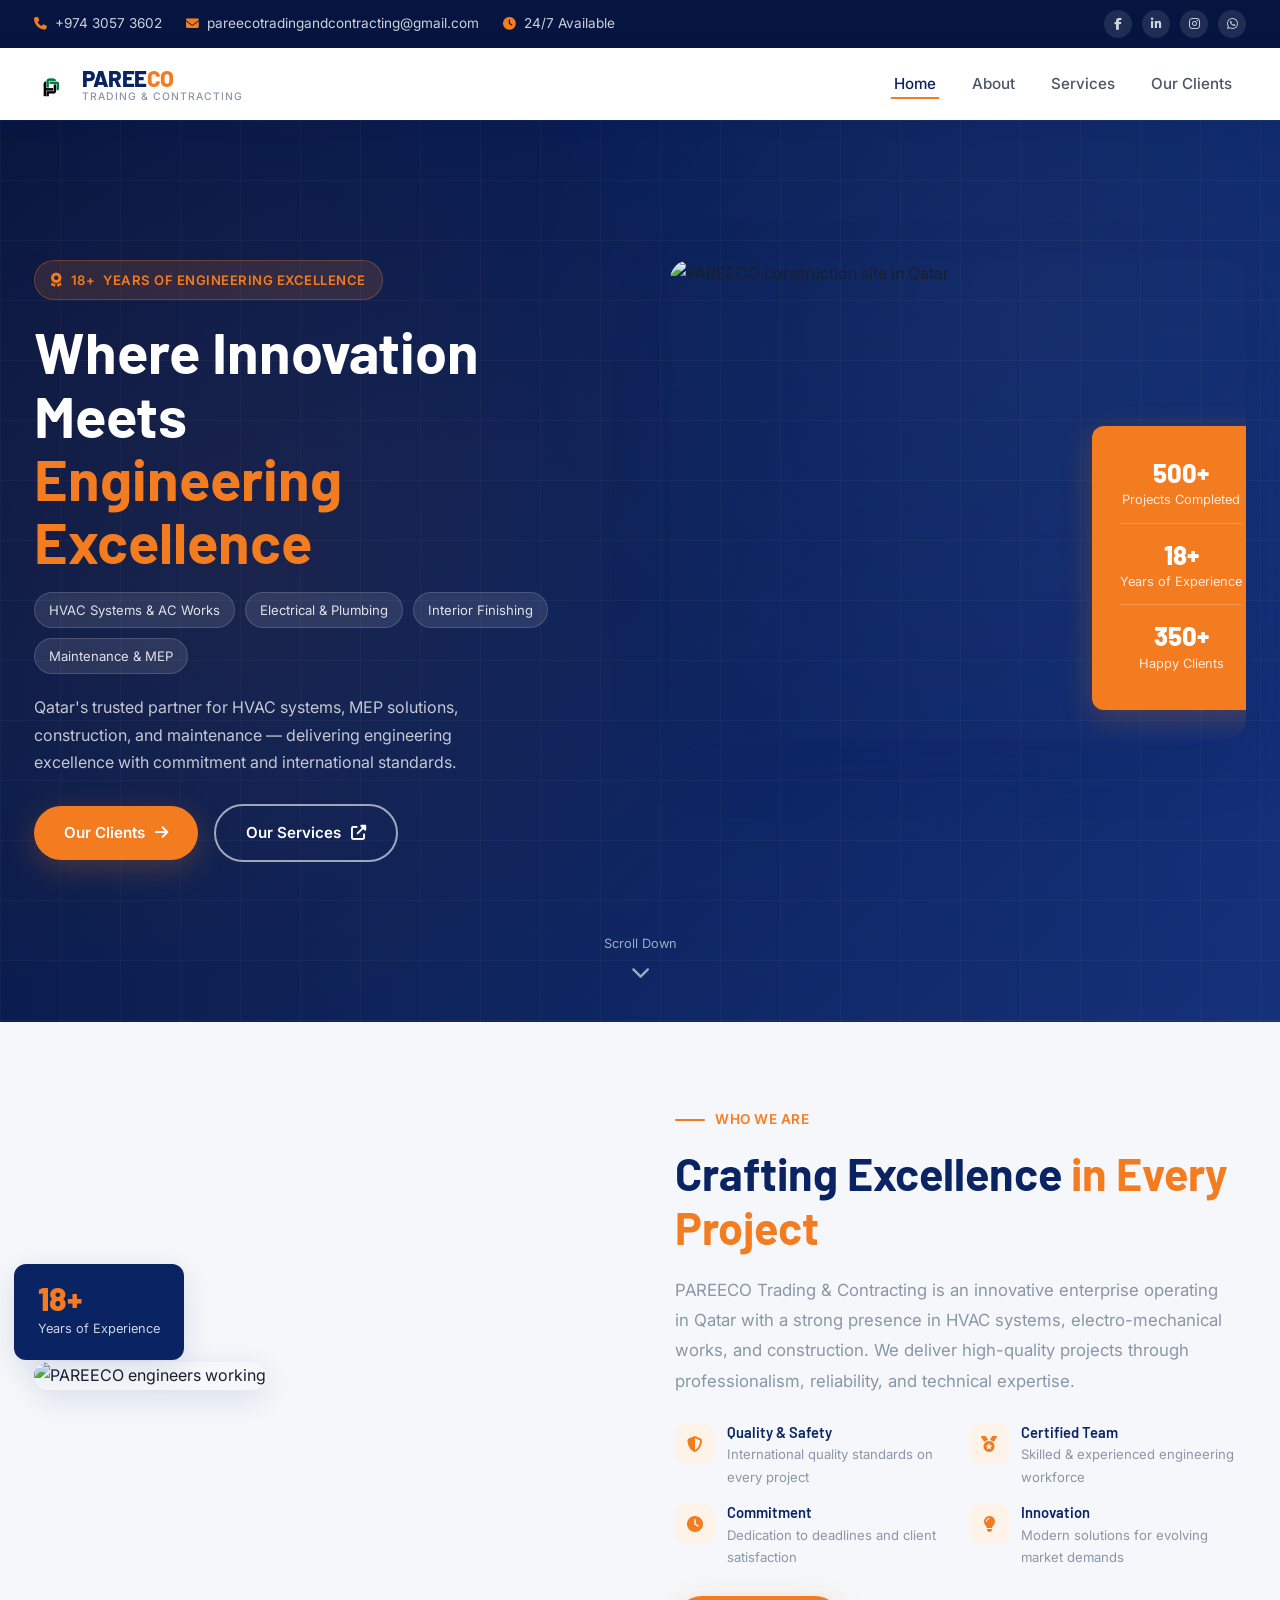
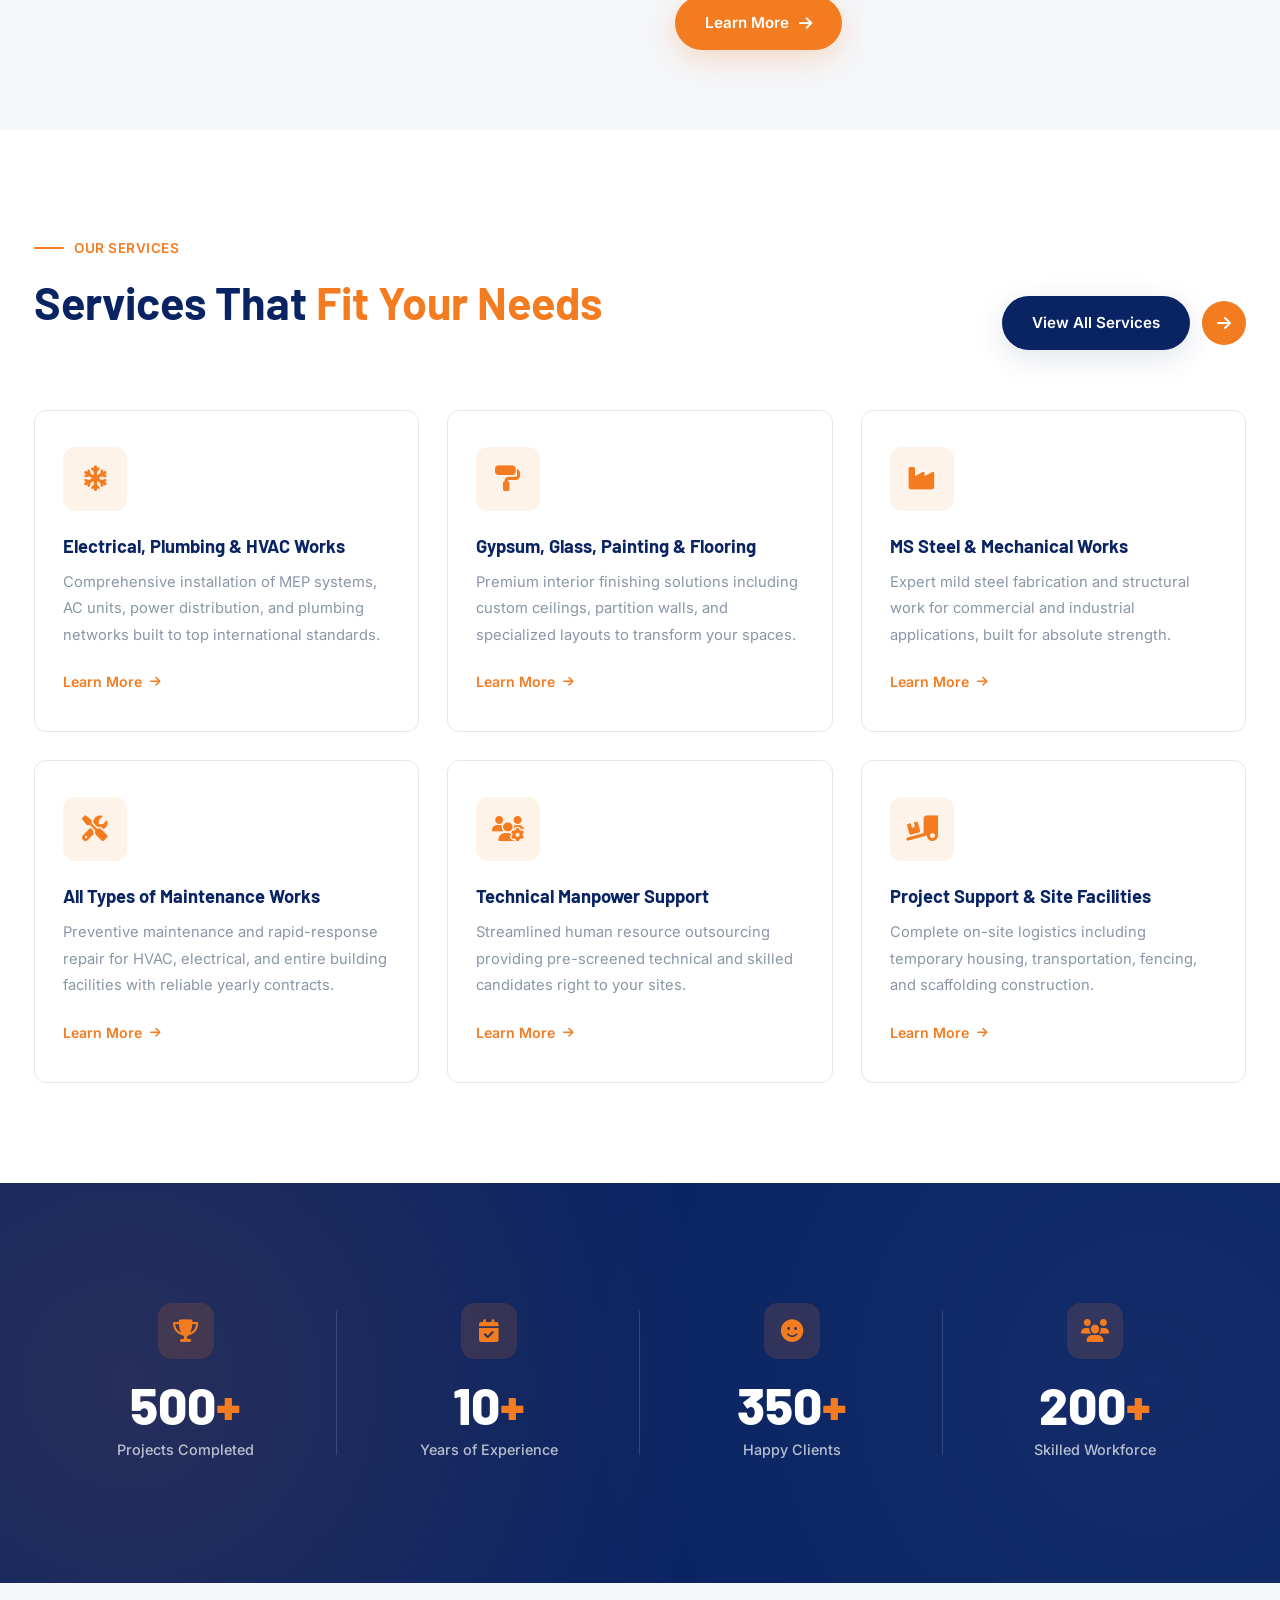
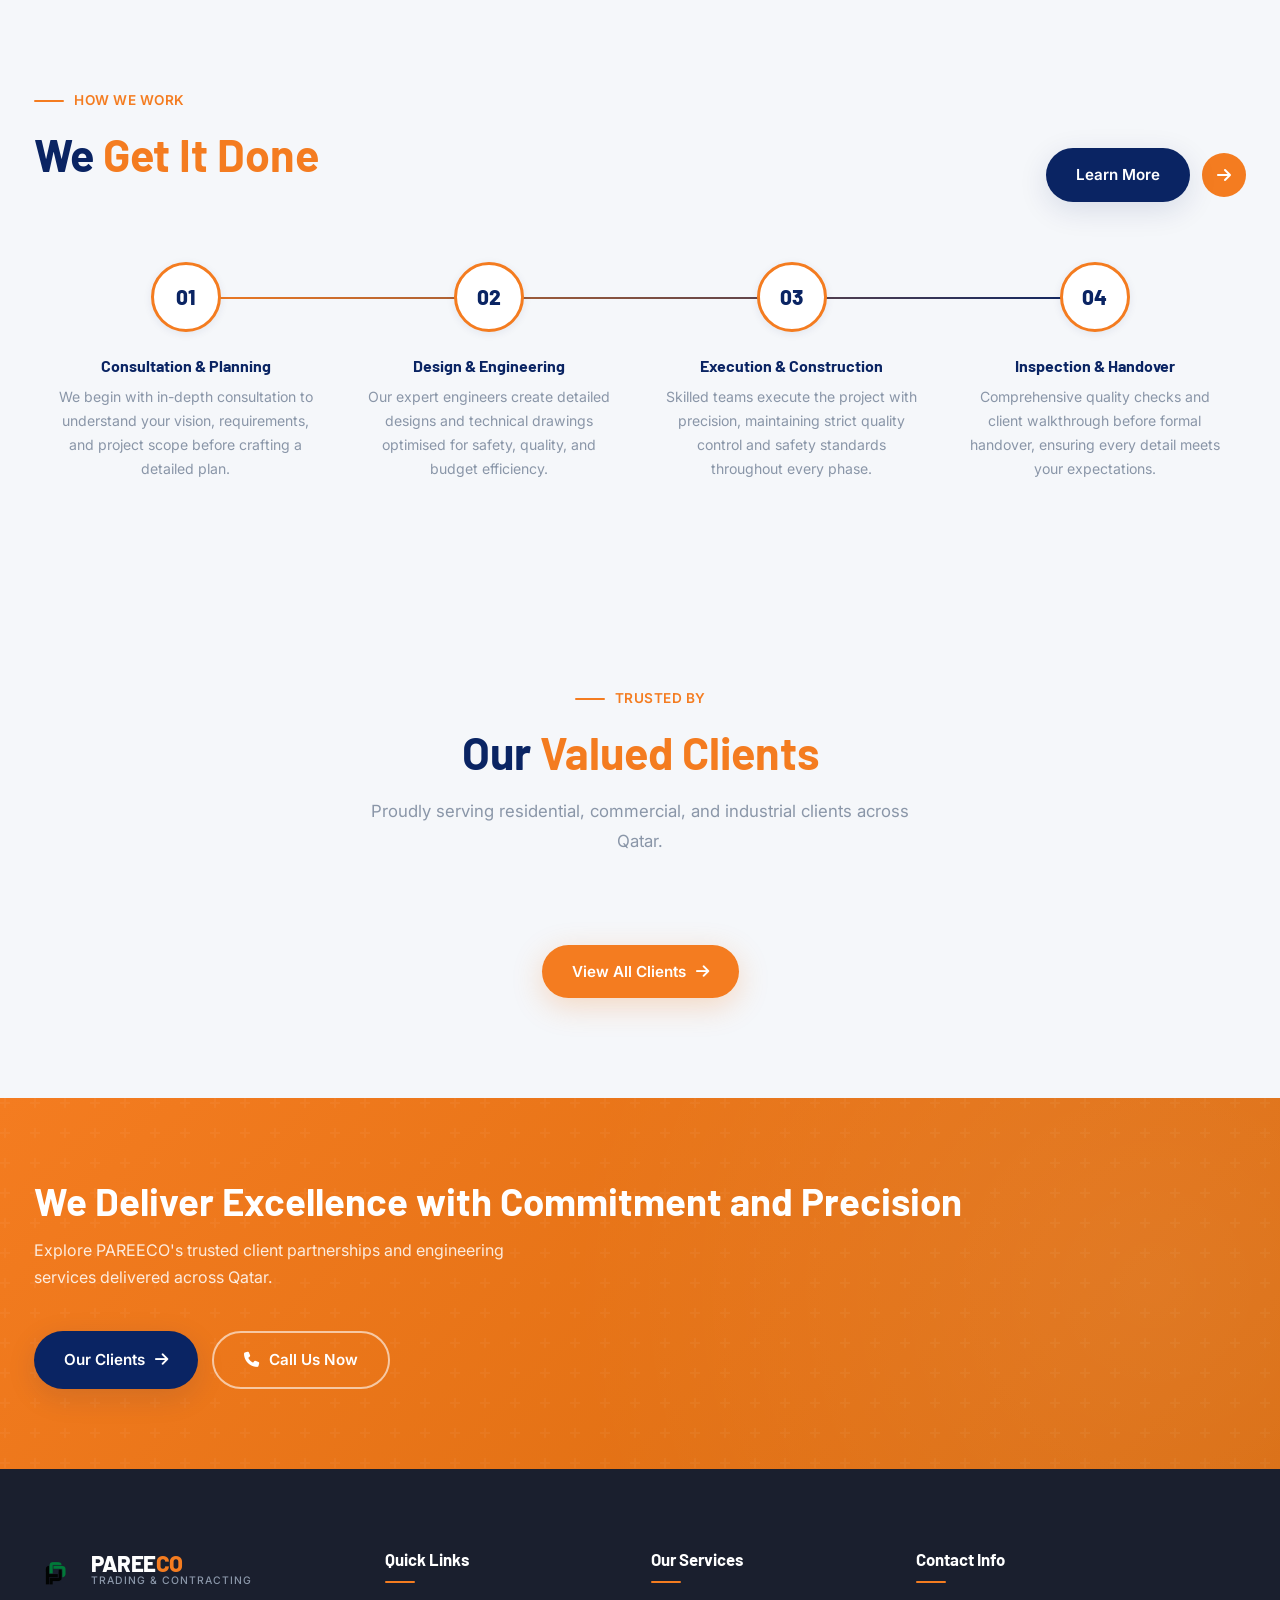
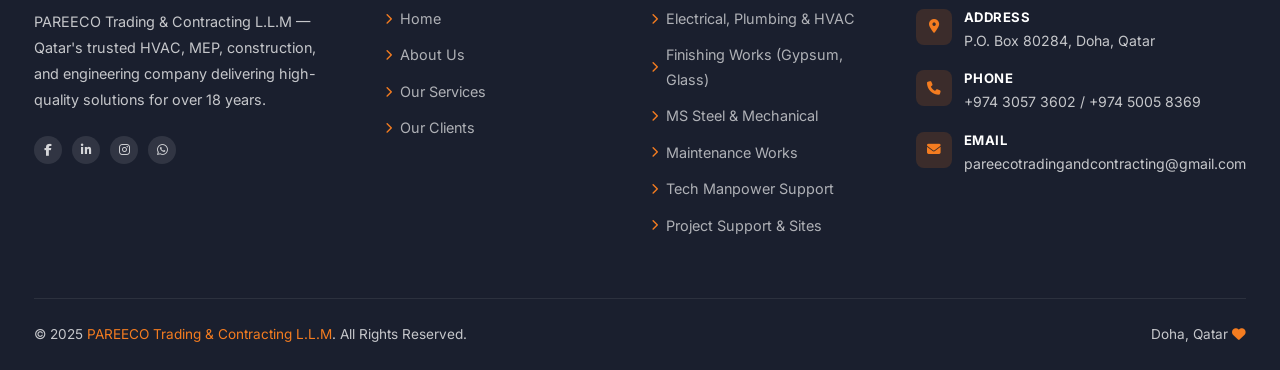
==== commit f2c10a0a: "Amost done" ====
--- a/index.html
+++ b/index.html
@@ -1,432 +1,413 @@
 <!DOCTYPE html>
 <html lang="en">
+
 <head>
   <meta charset="UTF-8" />
   <meta name="viewport" content="width=device-width, initial-scale=1.0" />
   <title>PAREECO Trading & Contracting | HVAC, MEP & Engineering Excellence in Qatar</title>
-  <meta name="description" content="PAREECO Trading & Contracting L.L.M — Qatar's trusted HVAC, MEP, construction, and maintenance specialists delivering high-quality solutions for 18+ years." />
+  <meta name="description"
+    content="PAREECO Trading & Contracting L.L.M — Qatar's trusted HVAC, MEP, construction, and maintenance specialists delivering high-quality solutions for 18+ years." />
   <link rel="stylesheet" href="css/styles.css" />
   <link rel="stylesheet" href="https://cdnjs.cloudflare.com/ajax/libs/font-awesome/6.5.0/css/all.min.css" />
 </head>
+
 <body>
 
-<!-- Topbar -->
-<div class="topbar">
-  <div class="container">
-    <div class="topbar-left">
-      <a href="tel:+97430573602" class="topbar-item">
-        <i class="fas fa-phone"></i> +974 3057 3602
+  <!-- Topbar -->
+  <div class="topbar">
+    <div class="container">
+      <div class="topbar-left">
+        <a href="tel:+97430573602" class="topbar-item">
+          <i class="fas fa-phone"></i> +974 3057 3602
+        </a>
+        <a href="mailto:pareecotradingandcontracting@gmail.com" class="topbar-item">
+          <i class="fas fa-envelope"></i> pareecotradingandcontracting@gmail.com
+        </a>
+        <span class="topbar-item">
+          <i class="fas fa-clock"></i> 24/7 Available
+        </span>
+      </div>
+      <div class="topbar-social">
+        <a href="#" class="social-link"><i class="fab fa-facebook-f"></i></a>
+        <a href="#" class="social-link"><i class="fab fa-linkedin-in"></i></a>
+        <a href="#" class="social-link"><i class="fab fa-instagram"></i></a>
+        <a href="#" class="social-link"><i class="fab fa-whatsapp"></i></a>
+      </div>
+    </div>
+  </div>
+
+  <!-- Navbar -->
+  <nav class="navbar" id="navbar">
+    <div class="container">
+      <a href="index.html" class="logo">
+        <div class="logo-icon"><img src="logo-removebg-preview.png" alt="" style="height:32px;width:auto;" /></div>
+        <div class="logo-text">
+          <span class="brand">PAREE<span>CO</span></span>
+          <span class="tagline">Trading & Contracting</span>
+        </div>
       </a>
-      <a href="mailto:pareecotradingandcontracting@gmail.com" class="topbar-item">
-        <i class="fas fa-envelope"></i> pareecotradingandcontracting@gmail.com
-      </a>
-      <span class="topbar-item">
-        <i class="fas fa-clock"></i> Sat–Thu: 07:00 – 18:00
-      </span>
-    </div>
-    <div class="topbar-social">
-      <a href="#" class="social-link"><i class="fab fa-facebook-f"></i></a>
-      <a href="#" class="social-link"><i class="fab fa-linkedin-in"></i></a>
-      <a href="#" class="social-link"><i class="fab fa-instagram"></i></a>
-      <a href="#" class="social-link"><i class="fab fa-whatsapp"></i></a>
-    </div>
+      <ul class="nav-links">
+        <li><a href="index.html" class="active">Home</a></li>
+        <li><a href="about.html">About</a></li>
+        <li><a href="services.html">Services</a></li>
+        <li><a href="clients.html">Our Clients</a></li>
+      </ul>
+      <button class="hamburger" id="hamburger" aria-label="Open menu">
+        <span></span><span></span><span></span>
+      </button>
+    </div>
+  </nav>
+
+  <!-- Mobile Nav -->
+  <div class="mobile-nav" id="mobileNav">
+    <button class="mobile-nav-close" id="mobileNavClose"><i class="fas fa-times"></i></button>
+    <a href="index.html">Home</a>
+    <a href="about.html">About</a>
+    <a href="services.html">Services</a>
+    <a href="clients.html">Our Clients</a>
   </div>
-</div>
-
-<!-- Navbar -->
-<nav class="navbar" id="navbar">
-  <div class="container">
-    <a href="index.html" class="logo">
-      <div class="logo-icon"><i class="fas fa-hard-hat"></i></div>
-      <div class="logo-text">
-        <span class="brand">PAREE<span>CO</span></span>
-        <span class="tagline">Trading & Contracting</span>
-      </div>
+
+  <!-- Hero -->
+  <section class="hero" id="home">
+    <div class="hero-bg-pattern"></div>
+    <div class="hero-grid"></div>
+    <div class="container">
+      <div class="hero-content">
+        <div class="hero-badge">
+          <i class="fas fa-award"></i>
+          <span class="dynamic-yoe">18+</span> Years of Engineering Excellence
+        </div>
+        <h1>Where Innovation Meets <span>Engineering Excellence</span></h1>
+        <div class="hero-tags">
+          <span class="hero-tag">HVAC Systems & AC Works</span>
+          <span class="hero-tag">Electrical & Plumbing</span>
+          <span class="hero-tag">Interior Finishing</span>
+          <span class="hero-tag">Maintenance & MEP</span>
+        </div>
+        <p class="hero-desc">Qatar's trusted partner for HVAC systems, MEP solutions, construction, and maintenance —
+          delivering engineering excellence with commitment and international standards.</p>
+        <div class="hero-cta">
+          <a href="clients.html" class="btn btn-primary">Our Clients <i class="fas fa-arrow-right"></i></a>
+          <a href="services.html" class="btn btn-outline">Our Services <i class="fas fa-external-link-alt"></i></a>
+        </div>
+      </div>
+      <div class="hero-right">
+        <div class="hero-img-wrapper">
+          <img src="https://images.unsplash.com/photo-1504307651254-35680f356dfd?w=700&auto=format&fit=crop"
+            alt="PAREECO construction site in Qatar" loading="lazy" />
+          <div class="hero-stats-card">
+            <div class="hero-stat">
+              <span class="number stat-val-projects" data-target="500">500<span>+</span></span>
+              <span class="label">Projects Completed</span>
+            </div>
+            <div class="hero-stat">
+              <span class="number stat-val-years" data-target="18">18<span>+</span></span>
+              <span class="label">Years of Experience</span>
+            </div>
+            <div class="hero-stat">
+              <span class="number stat-val-clients" data-target="350">350<span>+</span></span>
+              <span class="label">Happy Clients</span>
+            </div>
+          </div>
+        </div>
+      </div>
+    </div>
+    <a href="#about-strip" class="hero-scroll">
+      <span>Scroll Down</span>
+      <i class="fas fa-chevron-down"></i>
     </a>
-    <ul class="nav-links">
-      <li><a href="index.html" class="active">Home</a></li>
-      <li><a href="about.html">About</a></li>
-      <li><a href="services.html">Services</a></li>
-      <li><a href="projects.html">Projects</a></li>
-      <li><a href="contact.html">Contact Us</a></li>
-    </ul>
-    <a href="contact.html" class="btn btn-primary">Get A Quote <i class="fas fa-arrow-right"></i></a>
-    <button class="hamburger" id="hamburger" aria-label="Open menu">
-      <span></span><span></span><span></span>
-    </button>
-  </div>
-</nav>
-
-<!-- Mobile Nav -->
-<div class="mobile-nav" id="mobileNav">
-  <button class="mobile-nav-close" id="mobileNavClose"><i class="fas fa-times"></i></button>
-  <a href="index.html">Home</a>
-  <a href="about.html">About</a>
-  <a href="services.html">Services</a>
-  <a href="projects.html">Projects</a>
-  <a href="contact.html">Contact</a>
-  <a href="contact.html" class="btn btn-primary">Get A Quote</a>
-</div>
-
-<!-- Hero -->
-<section class="hero" id="home">
-  <div class="hero-bg-pattern"></div>
-  <div class="hero-grid"></div>
-  <div class="container">
-    <div class="hero-content">
-      <div class="hero-badge">
-        <i class="fas fa-award"></i>
-        18+ Years of Engineering Excellence
-      </div>
-      <h1>Where Innovation Meets <span>Engineering Excellence</span></h1>
-      <div class="hero-tags">
-        <span class="hero-tag">HVAC Systems & AC Works</span>
-        <span class="hero-tag">Electrical & Plumbing</span>
-        <span class="hero-tag">Interior Finishing</span>
-        <span class="hero-tag">Maintenance & MEP</span>
-      </div>
-      <p class="hero-desc">Qatar's trusted partner for HVAC systems, MEP solutions, construction, and maintenance — delivering engineering excellence with commitment and international standards.</p>
-      <div class="hero-cta">
-        <a href="contact.html" class="btn btn-primary">Get A Quote <i class="fas fa-arrow-right"></i></a>
-        <a href="projects.html" class="btn btn-outline">Our Projects <i class="fas fa-external-link-alt"></i></a>
-      </div>
-    </div>
-    <div class="hero-right">
-      <div class="hero-img-wrapper">
-        <img src="https://images.unsplash.com/photo-1504307651254-35680f356dfd?w=700&auto=format&fit=crop" alt="PAREECO construction site in Qatar" loading="lazy" />
-        <div class="hero-stats-card">
-          <div class="hero-stat">
-            <span class="number">500+</span>
-            <span class="label">Projects Completed</span>
-          </div>
-          <div class="hero-stat">
-            <span class="number">18+</span>
-            <span class="label">Years of Experience</span>
-          </div>
-          <div class="hero-stat">
-            <span class="number">350+</span>
-            <span class="label">Happy Clients</span>
-          </div>
-        </div>
-      </div>
-    </div>
-  </div>
-  <a href="#about-strip" class="hero-scroll">
-    <span>Scroll Down</span>
-    <i class="fas fa-chevron-down"></i>
-  </a>
-</section>
-
-<!-- About Strip -->
-<section class="about-strip" id="about-strip">
-  <div class="container">
-    <div class="about-strip-img reveal-left">
-      <img src="https://images.unsplash.com/photo-1581094794329-c8112a89af12?w=700&auto=format&fit=crop" alt="PAREECO engineers working" loading="lazy" />
-      <div class="about-badge">
-        <span class="number">18+</span>
-        <span class="text">Years of Experience</span>
-      </div>
-    </div>
-    <div class="about-strip-content reveal-right">
-      <div class="section-tag">Who We Are</div>
-      <h2 class="section-title">Crafting Excellence <span>in Every Project</span></h2>
-      <p class="section-subtitle">PAREECO Trading & Contracting is an innovative enterprise operating in Qatar with a strong presence in HVAC systems, electro-mechanical works, and construction. We deliver high-quality projects through professionalism, reliability, and technical expertise.</p>
-      <div class="about-features">
-        <div class="about-feature">
-          <div class="about-feature-icon"><i class="fas fa-shield-alt"></i></div>
-          <div>
-            <h4>Quality & Safety</h4>
-            <p>International quality standards on every project</p>
-          </div>
-        </div>
-        <div class="about-feature">
-          <div class="about-feature-icon"><i class="fas fa-medal"></i></div>
-          <div>
-            <h4>Certified Team</h4>
-            <p>Skilled & experienced engineering workforce</p>
-          </div>
-        </div>
-        <div class="about-feature">
-          <div class="about-feature-icon"><i class="fas fa-clock"></i></div>
-          <div>
-            <h4>Commitment</h4>
-            <p>Dedication to deadlines and client satisfaction</p>
-          </div>
-        </div>
-        <div class="about-feature">
-          <div class="about-feature-icon"><i class="fas fa-lightbulb"></i></div>
-          <div>
-            <h4>Innovation</h4>
-            <p>Modern solutions for evolving market demands</p>
-          </div>
-        </div>
-      </div>
-      <a href="about.html" class="btn btn-primary">Learn More <i class="fas fa-arrow-right"></i></a>
-    </div>
-  </div>
-</section>
-
-<!-- Services -->
-<section class="services-section" id="services">
-  <div class="container">
-    <div class="services-header reveal">
-      <div>
-        <div class="section-tag">Our Services</div>
-        <h2 class="section-title">Services That <span>Fit Your Needs</span></h2>
-      </div>
-      <div style="display:flex;gap:12px;align-items:center;">
-        <a href="services.html" class="btn btn-dark">View All Services</a>
-        <span class="btn-icon"><i class="fas fa-arrow-right"></i></span>
-      </div>
-    </div>
-    <div class="services-grid">
-      <div class="service-card reveal">
-        <div class="service-card-icon"><i class="fas fa-snowflake"></i></div>
-        <h3>HVAC Systems & AC Works</h3>
-        <p>Our flagship service — complete HVAC system design, installation, commissioning, and maintenance. From central air conditioning to chilled water systems, we deliver climate control solutions built for Qatar's demanding environment.</p>
-        <a href="services.html" class="learn-more">Learn More <i class="fas fa-arrow-right"></i></a>
-      </div>
-      <div class="service-card reveal" style="transition-delay:0.1s">
-        <div class="service-card-icon"><i class="fas fa-bolt"></i></div>
-        <h3>Electrical & Plumbing Works</h3>
-        <p>Full-spectrum electrical installation and plumbing systems — from power distribution and wiring to water supply networks and drainage, to the highest international standards.</p>
-        <a href="services.html" class="learn-more">Learn More <i class="fas fa-arrow-right"></i></a>
-      </div>
-      <div class="service-card reveal" style="transition-delay:0.2s">
-        <div class="service-card-icon"><i class="fas fa-paint-roller"></i></div>
-        <h3>Gypsum, Glass, Painting & Flooring</h3>
-        <p>Premium interior finishing services including gypsum partition works, glass works, professional painting, and high-quality flooring solutions for all spaces.</p>
-        <a href="services.html" class="learn-more">Learn More <i class="fas fa-arrow-right"></i></a>
-      </div>
-      <div class="service-card reveal" style="transition-delay:0.1s">
-        <div class="service-card-icon"><i class="fas fa-tools"></i></div>
-        <h3>AC & General Maintenance</h3>
-        <p>Comprehensive AC maintenance, preventive servicing, and general building maintenance — keeping your HVAC systems and facilities in peak operating condition year-round.</p>
-        <a href="services.html" class="learn-more">Learn More <i class="fas fa-arrow-right"></i></a>
-      </div>
-      <div class="service-card reveal" style="transition-delay:0.2s">
-        <div class="service-card-icon"><i class="fas fa-industry"></i></div>
-        <h3>MS Steel Works</h3>
-        <p>Expert mild steel fabrication and structural steelwork for commercial, industrial, and infrastructure applications, built for strength and durability.</p>
-        <a href="services.html" class="learn-more">Learn More <i class="fas fa-arrow-right"></i></a>
-      </div>
-      <div class="service-card reveal" style="transition-delay:0.3s">
-        <div class="service-card-icon"><i class="fas fa-broom"></i></div>
-        <h3>Cleaning, Pest Control & More</h3>
-        <p>Professional cleaning, pest control, car detailing, plus full project support — transportation, fencing, portable cabins, and skilled manpower supply solutions.</p>
-        <a href="services.html" class="learn-more">Learn More <i class="fas fa-arrow-right"></i></a>
-      </div>
-    </div>
-  </div>
-</section>
-
-<!-- Stats -->
-<section class="stats-section">
-  <div class="container">
-    <div class="stats-grid">
-      <div class="stat-item reveal">
-        <div class="stat-icon"><i class="fas fa-trophy"></i></div>
-        <span class="stat-number" data-target="500">0<span>+</span></span>
-        <div class="stat-label">Projects Completed</div>
-      </div>
-      <div class="stat-item reveal" style="transition-delay:0.1s">
-        <div class="stat-icon"><i class="fas fa-calendar-check"></i></div>
-        <span class="stat-number" data-target="18">0<span>+</span></span>
-        <div class="stat-label">Years of Experience</div>
-      </div>
-      <div class="stat-item reveal" style="transition-delay:0.2s">
-        <div class="stat-icon"><i class="fas fa-smile"></i></div>
-        <span class="stat-number" data-target="350">0<span>+</span></span>
-        <div class="stat-label">Happy Clients</div>
-      </div>
-      <div class="stat-item reveal" style="transition-delay:0.3s">
-        <div class="stat-icon"><i class="fas fa-users"></i></div>
-        <span class="stat-number" data-target="200">0<span>+</span></span>
-        <div class="stat-label">Skilled Workforce</div>
-      </div>
-    </div>
-  </div>
-</section>
-
-<!-- Process -->
-<section class="process-section">
-  <div class="container">
-    <div class="process-header reveal">
-      <div>
-        <div class="section-tag">How We Work</div>
-        <h2 class="section-title">We <span>Get It Done</span></h2>
-      </div>
-      <div style="display:flex;gap:12px;align-items:center;">
-        <a href="about.html" class="btn btn-dark">Learn More</a>
-        <span class="btn-icon"><i class="fas fa-arrow-right"></i></span>
-      </div>
-    </div>
-    <div class="process-grid reveal">
-      <div class="process-item">
-        <div class="process-num">01</div>
-        <h4>Consultation & Planning</h4>
-        <p>We begin with in-depth consultation to understand your vision, requirements, and project scope before crafting a detailed plan.</p>
-      </div>
-      <div class="process-item" style="transition-delay:0.15s">
-        <div class="process-num">02</div>
-        <h4>Design & Engineering</h4>
-        <p>Our expert engineers create detailed designs and technical drawings optimised for safety, quality, and budget efficiency.</p>
-      </div>
-      <div class="process-item" style="transition-delay:0.3s">
-        <div class="process-num">03</div>
-        <h4>Execution & Construction</h4>
-        <p>Skilled teams execute the project with precision, maintaining strict quality control and safety standards throughout every phase.</p>
-      </div>
-      <div class="process-item" style="transition-delay:0.45s">
-        <div class="process-num">04</div>
-        <h4>Inspection & Handover</h4>
-        <p>Comprehensive quality checks and client walkthrough before formal handover, ensuring every detail meets your expectations.</p>
-      </div>
-    </div>
-  </div>
-</section>
-
-<!-- Industries Served -->
-<section class="projects-section" id="projects">
-  <div class="container">
-    <div class="projects-header">
-      <div>
-        <div class="section-tag">Industries We Serve</div>
-        <h2 class="section-title">Our <span>Completed Projects</span></h2>
-      </div>
-      <div style="display:flex;gap:12px;align-items:center;">
-        <a href="projects.html" class="btn btn-primary">View All Projects</a>
-        <span class="btn-icon"><i class="fas fa-arrow-right"></i></span>
-      </div>
-    </div>
-    <div class="projects-grid reveal">
-      <div class="project-card">
-        <img src="https://images.unsplash.com/photo-1486325212027-8081e485255e?w=800&auto=format&fit=crop" alt="HVAC Installation Project" loading="lazy" />
-        <div class="project-card-overlay">
-          <span class="project-tag">HVAC & MEP</span>
-          <h3>Office Tower — Central HVAC Installation</h3>
-          <div class="project-meta">
-            <span><i class="fas fa-map-marker-alt"></i> West Bay, Doha</span>
-            <span><i class="fas fa-snowflake"></i> HVAC, Electrical & Plumbing</span>
-          </div>
-          <a href="projects.html" class="project-learn">Learn More <i class="fas fa-arrow-right"></i></a>
-        </div>
-      </div>
-      <div class="projects-side">
-        <div class="project-card">
-          <img src="https://images.unsplash.com/photo-1565008447742-97f6f38c985c?w=600&auto=format&fit=crop" alt="Residential Villa Project" loading="lazy" />
-          <div class="project-card-overlay">
-            <span class="project-tag">Residential</span>
-            <h3>Villa Compound — Interior Finishing</h3>
-            <div class="project-meta">
-              <span><i class="fas fa-map-marker-alt"></i> Al Wakra, Qatar</span>
-            </div>
-            <a href="projects.html" class="project-learn">Learn More <i class="fas fa-arrow-right"></i></a>
-          </div>
-        </div>
-        <div class="project-card">
-          <img src="https://images.unsplash.com/photo-1565891741442-f5479fa20fc8?w=600&auto=format&fit=crop" alt="Industrial Project" loading="lazy" />
-          <div class="project-card-overlay">
-            <span class="project-tag">Industrial</span>
-            <h3>Warehouse — Steel Fabrication</h3>
-            <div class="project-meta">
-              <span><i class="fas fa-map-marker-alt"></i> Industrial Area, Doha</span>
-            </div>
-            <a href="projects.html" class="project-learn">Learn More <i class="fas fa-arrow-right"></i></a>
-          </div>
-        </div>
-      </div>
-    </div>
-  </div>
-</section>
-
-<!-- CTA -->
-<section class="cta-section">
-  <div class="container">
-    <div class="cta-content reveal-left">
-      <h2>We Deliver Excellence with Commitment and Precision</h2>
-      <p>Ready to start your next project? Contact PAREECO today for a free consultation and quote. Let us bring your vision to life.</p>
-    </div>
-    <div class="cta-buttons reveal-right">
-      <a href="contact.html" class="btn btn-dark">Get A Free Quote <i class="fas fa-arrow-right"></i></a>
-      <a href="tel:+97430573602" class="btn btn-outline"><i class="fas fa-phone"></i> Call Us Now</a>
-    </div>
-  </div>
-</section>
-
-<!-- Footer -->
-<footer class="footer">
-  <div class="container">
-    <div class="footer-grid">
-      <div class="footer-about footer-col">
-        <a href="index.html" class="logo" style="margin-bottom:20px;display:inline-flex;">
-          <div class="logo-icon"><i class="fas fa-hard-hat"></i></div>
-          <div class="logo-text">
-            <span class="brand" style="color:white;">PAREE<span>CO</span></span>
-            <span class="tagline">Trading & Contracting</span>
-          </div>
-        </a>
-        <p>PAREECO Trading & Contracting L.L.M — Qatar's trusted HVAC, MEP, construction, and engineering company delivering high-quality solutions for over 18 years.</p>
-        <div class="footer-social">
-          <a href="#" class="social-link"><i class="fab fa-facebook-f"></i></a>
-          <a href="#" class="social-link"><i class="fab fa-linkedin-in"></i></a>
-          <a href="#" class="social-link"><i class="fab fa-instagram"></i></a>
-          <a href="#" class="social-link"><i class="fab fa-whatsapp"></i></a>
-        </div>
-      </div>
-      <div class="footer-col">
-        <h4>Quick Links</h4>
-        <ul class="footer-links">
-          <li><a href="index.html"><i class="fas fa-chevron-right"></i> Home</a></li>
-          <li><a href="about.html"><i class="fas fa-chevron-right"></i> About Us</a></li>
-          <li><a href="services.html"><i class="fas fa-chevron-right"></i> Our Services</a></li>
-          <li><a href="projects.html"><i class="fas fa-chevron-right"></i> Projects</a></li>
-          <li><a href="contact.html"><i class="fas fa-chevron-right"></i> Contact Us</a></li>
-        </ul>
-      </div>
-      <div class="footer-col">
-        <h4>Our Services</h4>
-        <ul class="footer-links">
-          <li><a href="services.html"><i class="fas fa-chevron-right"></i> HVAC Systems & AC Works</a></li>
-          <li><a href="services.html"><i class="fas fa-chevron-right"></i> Gypsum, Glass & Painting</a></li>
-          <li><a href="services.html"><i class="fas fa-chevron-right"></i> MS Steel Works</a></li>
-          <li><a href="services.html"><i class="fas fa-chevron-right"></i> Maintenance Services</a></li>
-          <li><a href="services.html"><i class="fas fa-chevron-right"></i> Cleaning & Pest Control</a></li>
-          <li><a href="services.html"><i class="fas fa-chevron-right"></i> Manpower Supply</a></li>
-        </ul>
-      </div>
-      <div class="footer-col">
-        <h4>Contact Info</h4>
-        <div class="footer-contact-item">
-          <div class="footer-contact-icon"><i class="fas fa-map-marker-alt"></i></div>
-          <div class="footer-contact-info">
-            <strong>Address</strong>
-            P.O. Box 80284, Doha, Qatar
-          </div>
-        </div>
-        <div class="footer-contact-item">
-          <div class="footer-contact-icon"><i class="fas fa-phone"></i></div>
-          <div class="footer-contact-info">
-            <strong>Phone</strong>
-            +974 3057 3602 / +974 5005 8369
-          </div>
-        </div>
-        <div class="footer-contact-item">
-          <div class="footer-contact-icon"><i class="fas fa-envelope"></i></div>
-          <div class="footer-contact-info">
-            <strong>Email</strong>
-            pareecotradingandcontracting@gmail.com
-          </div>
-        </div>
-      </div>
-    </div>
-    <div class="footer-bottom">
-      <span>© 2025 <a href="index.html">PAREECO Trading & Contracting L.L.M</a>. All Rights Reserved.</span>
-      <span>Doha, Qatar <i class="fas fa-heart" style="color:var(--accent)"></i></span>
-    </div>
-  </div>
-</footer>
-
-<script src="js/main.js"></script>
+  </section>
+
+  <!-- About Strip -->
+  <section class="about-strip" id="about-strip">
+    <div class="container">
+      <div class="about-strip-img reveal-left">
+        <img src="https://images.unsplash.com/photo-1581094794329-c8112a89af12?w=700&auto=format&fit=crop"
+          alt="PAREECO engineers working" loading="lazy" />
+        <div class="about-badge">
+          <span class="number dynamic-yoe">18+</span>
+          <span class="text">Years of Experience</span>
+        </div>
+      </div>
+      <div class="about-strip-content reveal-right">
+        <div class="section-tag">Who We Are</div>
+        <h2 class="section-title">Crafting Excellence <span>in Every Project</span></h2>
+        <p class="section-subtitle">PAREECO Trading & Contracting is an innovative enterprise operating in Qatar with a
+          strong presence in HVAC systems, electro-mechanical works, and construction. We deliver high-quality projects
+          through professionalism, reliability, and technical expertise.</p>
+        <div class="about-features">
+          <div class="about-feature">
+            <div class="about-feature-icon"><i class="fas fa-shield-alt"></i></div>
+            <div>
+              <h4>Quality & Safety</h4>
+              <p>International quality standards on every project</p>
+            </div>
+          </div>
+          <div class="about-feature">
+            <div class="about-feature-icon"><i class="fas fa-medal"></i></div>
+            <div>
+              <h4>Certified Team</h4>
+              <p>Skilled & experienced engineering workforce</p>
+            </div>
+          </div>
+          <div class="about-feature">
+            <div class="about-feature-icon"><i class="fas fa-clock"></i></div>
+            <div>
+              <h4>Commitment</h4>
+              <p>Dedication to deadlines and client satisfaction</p>
+            </div>
+          </div>
+          <div class="about-feature">
+            <div class="about-feature-icon"><i class="fas fa-lightbulb"></i></div>
+            <div>
+              <h4>Innovation</h4>
+              <p>Modern solutions for evolving market demands</p>
+            </div>
+          </div>
+        </div>
+        <a href="about.html" class="btn btn-primary">Learn More <i class="fas fa-arrow-right"></i></a>
+      </div>
+    </div>
+  </section>
+
+  <!-- Services -->
+  <section class="services-section" id="services">
+    <div class="container">
+      <div class="services-header reveal">
+        <div>
+          <div class="section-tag">Our Services</div>
+          <h2 class="section-title">Services That <span>Fit Your Needs</span></h2>
+        </div>
+        <div style="display:flex;gap:12px;align-items:center;">
+          <a href="services.html" class="btn btn-dark">View All Services</a>
+          <span class="btn-icon"><i class="fas fa-arrow-right"></i></span>
+        </div>
+      </div>
+      <div class="services-grid">
+        <div class="service-card reveal">
+          <div class="service-card-icon"><i class="fas fa-snowflake"></i></div>
+          <h3>Electrical, Plumbing & HVAC Works</h3>
+          <p>Comprehensive installation of MEP systems, AC units, power distribution, and plumbing networks built to top
+            international standards.</p>
+          <a href="services.html" class="learn-more">Learn More <i class="fas fa-arrow-right"></i></a>
+        </div>
+        <div class="service-card reveal" style="transition-delay:0.1s">
+          <div class="service-card-icon"><i class="fas fa-paint-roller"></i></div>
+          <h3>Gypsum, Glass, Painting & Flooring</h3>
+          <p>Premium interior finishing solutions including custom ceilings, partition walls, and specialized layouts to
+            transform your spaces.</p>
+          <a href="services.html" class="learn-more">Learn More <i class="fas fa-arrow-right"></i></a>
+        </div>
+        <div class="service-card reveal" style="transition-delay:0.2s">
+          <div class="service-card-icon"><i class="fas fa-industry"></i></div>
+          <h3>MS Steel & Mechanical Works</h3>
+          <p>Expert mild steel fabrication and structural work for commercial and industrial applications, built for
+            absolute strength.</p>
+          <a href="services.html" class="learn-more">Learn More <i class="fas fa-arrow-right"></i></a>
+        </div>
+        <div class="service-card reveal" style="transition-delay:0.1s">
+          <div class="service-card-icon"><i class="fas fa-tools"></i></div>
+          <h3>All Types of Maintenance Works</h3>
+          <p>Preventive maintenance and rapid-response repair for HVAC, electrical, and entire building facilities with
+            reliable yearly contracts.</p>
+          <a href="services.html" class="learn-more">Learn More <i class="fas fa-arrow-right"></i></a>
+        </div>
+        <div class="service-card reveal" style="transition-delay:0.2s">
+          <div class="service-card-icon"><i class="fas fa-users-cog"></i></div>
+          <h3>Technical Manpower Support</h3>
+          <p>Streamlined human resource outsourcing providing pre-screened technical and skilled candidates right to
+            your sites.</p>
+          <a href="services.html" class="learn-more">Learn More <i class="fas fa-arrow-right"></i></a>
+        </div>
+        <div class="service-card reveal" style="transition-delay:0.3s">
+          <div class="service-card-icon"><i class="fas fa-truck-loading"></i></div>
+          <h3>Project Support & Site Facilities</h3>
+          <p>Complete on-site logistics including temporary housing, transportation, fencing, and scaffolding
+            construction.</p>
+          <a href="services.html" class="learn-more">Learn More <i class="fas fa-arrow-right"></i></a>
+        </div>
+      </div>
+    </div>
+  </section>
+
+  <!-- Stats -->
+  <section class="stats-section">
+    <div class="container">
+      <div class="stats-grid">
+        <div class="stat-item reveal">
+          <div class="stat-icon"><i class="fas fa-trophy"></i></div>
+          <span class="stat-number stat-val-projects" data-target="500">0<span>+</span></span>
+          <div class="stat-label">Projects Completed</div>
+        </div>
+        <div class="stat-item reveal" style="transition-delay:0.1s">
+          <div class="stat-icon"><i class="fas fa-calendar-check"></i></div>
+          <span class="stat-number stat-val-years" data-target="18">0<span>+</span></span>
+          <div class="stat-label">Years of Experience</div>
+        </div>
+        <div class="stat-item reveal" style="transition-delay:0.2s">
+          <div class="stat-icon"><i class="fas fa-smile"></i></div>
+          <span class="stat-number stat-val-clients" data-target="350">0<span>+</span></span>
+          <div class="stat-label">Happy Clients</div>
+        </div>
+        <div class="stat-item reveal" style="transition-delay:0.3s">
+          <div class="stat-icon"><i class="fas fa-users"></i></div>
+          <span class="stat-number stat-val-workforce" data-target="200">0<span>+</span></span>
+          <div class="stat-label">Skilled Workforce</div>
+        </div>
+      </div>
+    </div>
+  </section>
+
+  <!-- Process -->
+  <section class="process-section">
+    <div class="container">
+      <div class="process-header reveal">
+        <div>
+          <div class="section-tag">How We Work</div>
+          <h2 class="section-title">We <span>Get It Done</span></h2>
+        </div>
+        <div style="display:flex;gap:12px;align-items:center;">
+          <a href="about.html" class="btn btn-dark">Learn More</a>
+          <span class="btn-icon"><i class="fas fa-arrow-right"></i></span>
+        </div>
+      </div>
+      <div class="process-grid reveal">
+        <div class="process-item">
+          <div class="process-num">01</div>
+          <h4>Consultation & Planning</h4>
+          <p>We begin with in-depth consultation to understand your vision, requirements, and project scope before
+            crafting a detailed plan.</p>
+        </div>
+        <div class="process-item" style="transition-delay:0.15s">
+          <div class="process-num">02</div>
+          <h4>Design & Engineering</h4>
+          <p>Our expert engineers create detailed designs and technical drawings optimised for safety, quality, and
+            budget efficiency.</p>
+        </div>
+        <div class="process-item" style="transition-delay:0.3s">
+          <div class="process-num">03</div>
+          <h4>Execution & Construction</h4>
+          <p>Skilled teams execute the project with precision, maintaining strict quality control and safety standards
+            throughout every phase.</p>
+        </div>
+        <div class="process-item" style="transition-delay:0.45s">
+          <div class="process-num">04</div>
+          <h4>Inspection & Handover</h4>
+          <p>Comprehensive quality checks and client walkthrough before formal handover, ensuring every detail meets
+            your expectations.</p>
+        </div>
+      </div>
+    </div>
+  </section>
+
+
+  <!-- Clients Section -->
+  <section class="clients-section" id="clients">
+    <div class="container">
+      <div class="reveal" style="text-align:center;margin-bottom:48px;">
+        <div class="section-tag" style="justify-content:center;">Trusted By</div>
+        <h2 class="section-title" style="margin:0 auto;">Our <span>Valued Clients</span></h2>
+        <p class="section-subtitle" style="text-align:center;margin:16px auto 0;">Proudly serving residential,
+          commercial, and industrial clients across Qatar.</p>
+      </div>
+      <div class="clients-grid" id="homeClientsGrid">
+        <!-- Populated dynamically by firebase-app.js -->
+      </div>
+      <div style="text-align:center;margin-top:40px;" class="reveal">
+        <a href="clients.html" class="btn btn-primary">View All Clients <i class="fas fa-arrow-right"></i></a>
+      </div>
+    </div>
+  </section>
+
+  <!-- CTA -->
+  <section class="cta-section">
+    <div class="container">
+      <div class="cta-content reveal-left">
+        <h2>We Deliver Excellence with Commitment and Precision</h2>
+        <p>Explore PAREECO's trusted client partnerships and engineering services delivered across Qatar.</p>
+      </div>
+      <div class="cta-buttons reveal-right">
+        <a href="clients.html" class="btn btn-dark">Our Clients <i class="fas fa-arrow-right"></i></a>
+        <a href="tel:+97430573602" class="btn btn-outline"><i class="fas fa-phone"></i> Call Us Now</a>
+      </div>
+    </div>
+  </section>
+
+  <!-- Footer -->
+  <footer class="footer">
+    <div class="container">
+      <div class="footer-grid">
+        <div class="footer-about footer-col">
+          <a href="index.html" class="logo" style="margin-bottom:20px;display:inline-flex;">
+            <div class="logo-icon"><img src="logo-removebg-preview.png" alt="" style="height:40px;width:auto;" /></div>
+            <div class="logo-text">
+              <span class="brand" style="color:white;">PAREE<span>CO</span></span>
+              <span class="tagline">Trading & Contracting</span>
+            </div>
+          </a>
+          <p>PAREECO Trading & Contracting L.L.M — Qatar's trusted HVAC, MEP, construction, and engineering company
+            delivering high-quality solutions for over 18 years.</p>
+          <div class="footer-social">
+            <a href="#" class="social-link"><i class="fab fa-facebook-f"></i></a>
+            <a href="#" class="social-link"><i class="fab fa-linkedin-in"></i></a>
+            <a href="#" class="social-link"><i class="fab fa-instagram"></i></a>
+            <a href="#" class="social-link"><i class="fab fa-whatsapp"></i></a>
+          </div>
+        </div>
+        <div class="footer-col">
+          <h4>Quick Links</h4>
+          <ul class="footer-links">
+            <li><a href="index.html"><i class="fas fa-chevron-right"></i> Home</a></li>
+            <li><a href="about.html"><i class="fas fa-chevron-right"></i> About Us</a></li>
+            <li><a href="services.html"><i class="fas fa-chevron-right"></i> Our Services</a></li>
+            <li><a href="clients.html"><i class="fas fa-chevron-right"></i> Our Clients</a></li>
+          </ul>
+        </div>
+        <div class="footer-col">
+          <h4>Our Services</h4>
+          <ul class="footer-links">
+            <li><a href="services.html"><i class="fas fa-chevron-right"></i> Electrical, Plumbing & HVAC</a></li>
+            <li><a href="services.html"><i class="fas fa-chevron-right"></i> Finishing Works (Gypsum, Glass)</a></li>
+            <li><a href="services.html"><i class="fas fa-chevron-right"></i> MS Steel & Mechanical</a></li>
+            <li><a href="services.html"><i class="fas fa-chevron-right"></i> Maintenance Works</a></li>
+            <li><a href="services.html"><i class="fas fa-chevron-right"></i> Tech Manpower Support</a></li>
+            <li><a href="services.html"><i class="fas fa-chevron-right"></i> Project Support & Sites</a></li>
+          </ul>
+        </div>
+        <div class="footer-col">
+          <h4>Contact Info</h4>
+          <div class="footer-contact-item">
+            <div class="footer-contact-icon"><i class="fas fa-map-marker-alt"></i></div>
+            <div class="footer-contact-info">
+              <strong>Address</strong>
+              P.O. Box 80284, Doha, Qatar
+            </div>
+          </div>
+          <div class="footer-contact-item">
+            <div class="footer-contact-icon"><i class="fas fa-phone"></i></div>
+            <div class="footer-contact-info">
+              <strong>Phone</strong>
+              +974 3057 3602 / +974 5005 8369
+            </div>
+          </div>
+          <div class="footer-contact-item">
+            <div class="footer-contact-icon"><i class="fas fa-envelope"></i></div>
+            <div class="footer-contact-info">
+              <strong>Email</strong>
+              pareecotradingandcontracting@gmail.com
+            </div>
+          </div>
+        </div>
+      </div>
+      <div class="footer-bottom">
+        <span>© 2025 <a href="index.html">PAREECO Trading & Contracting L.L.M</a>. All Rights Reserved.</span>
+        <span>Doha, Qatar <i class="fas fa-heart" style="color:var(--accent)"></i></span>
+      </div>
+    </div>
+  </footer>
+
+  <script src="js/main.js"></script>
+  <script type="module" src="js/firebase-app.js"></script>
 </body>
-</html>
+
+</html>
--- a/css/styles.css
+++ b/css/styles.css
@@ -279,23 +279,13 @@
 }
 
 .logo-icon {
-  width: 44px;
-  height: 44px;
-  background: var(--primary);
-  border-radius: 10px;
   display: flex;
   align-items: center;
   justify-content: center;
-  position: relative;
-  overflow: hidden;
 }
 
 .logo-icon::after {
-  content: '';
-  position: absolute;
-  bottom: 0; left: 0; right: 0;
-  height: 40%;
-  background: var(--accent);
+  display: none;
 }
 
 .logo-icon i {
@@ -391,12 +381,11 @@
 .hamburger.active span:nth-child(2) { opacity: 0; transform: translateX(-10px); }
 .hamburger.active span:nth-child(3) { transform: translateY(-7px) rotate(-45deg); }
 
-/* ===== HERO ===== */
 .hero {
   background: linear-gradient(135deg, var(--primary-dark) 0%, var(--primary) 50%, var(--primary-light) 100%);
-  min-height: 90vh;
-  display: flex;
-  align-items: center;
+  min-height: 75vh;
+  display: flex;
+  align-items: flex-start;
   position: relative;
   overflow: hidden;
 }
@@ -423,10 +412,10 @@
   display: grid;
   grid-template-columns: 1fr 1fr;
   gap: 60px;
-  align-items: center;
+  align-items: flex-start;
   position: relative;
   z-index: 1;
-  padding-top: 60px;
+  padding-top: 40px;
   padding-bottom: 60px;
 }
 
@@ -445,7 +434,7 @@
   font-weight: 600;
   letter-spacing: 0.5px;
   text-transform: uppercase;
-  margin-bottom: 28px;
+  margin-bottom: 20px;
   animation: fadeInDown 0.6s ease forwards;
 }
 
@@ -453,10 +442,10 @@
 
 .hero h1 {
   font-family: var(--font-heading);
-  font-size: clamp(2.8rem, 5vw, 4.2rem);
+  font-size: clamp(2.4rem, 4.5vw, 3.8rem);
   color: var(--white);
   line-height: 1.1;
-  margin-bottom: 24px;
+  margin-bottom: 18px;
   animation: fadeInUp 0.7s ease 0.1s both;
 }
 
@@ -469,7 +458,7 @@
   display: flex;
   flex-wrap: wrap;
   gap: 10px;
-  margin-bottom: 28px;
+  margin-bottom: 20px;
   animation: fadeInUp 0.7s ease 0.2s both;
 }
 
@@ -484,8 +473,8 @@
 
 .hero-desc {
   color: rgba(255,255,255,0.75);
-  font-size: 1.05rem;
-  margin-bottom: 36px;
+  font-size: 1rem;
+  margin-bottom: 28px;
   max-width: 480px;
   animation: fadeInUp 0.7s ease 0.3s both;
 }
@@ -508,6 +497,7 @@
   border-radius: var(--radius-lg);
   overflow: hidden;
   box-shadow: var(--shadow-lg);
+  margin-top: 0;
 }
 
 .hero-img-wrapper img {
@@ -519,33 +509,38 @@
 
 .hero-stats-card {
   position: absolute;
-  right: -30px;
-  top: 50%;
-  transform: translateY(-50%);
+  right: -24px;
+  bottom: 30px;
+  top: auto;
+  transform: none;
   background: var(--accent);
   color: white;
-  padding: 28px 24px;
+  padding: 24px 28px;
   border-radius: var(--radius-md);
   box-shadow: var(--shadow-accent);
   min-width: 160px;
+  z-index: 2;
+  text-align: center;
 }
 
 .hero-stat {
-  padding: 12px 0;
+  padding: 10px 0;
 }
 
 .hero-stat:not(:last-child) {
   border-bottom: 1px solid rgba(255,255,255,0.2);
-  margin-bottom: 12px;
+  margin-bottom: 8px;
 }
 
 .hero-stat .number {
   font-family: var(--font-heading);
-  font-size: 2rem;
+  font-size: 1.6rem;
   font-weight: 800;
   line-height: 1;
   display: block;
 }
+
+
 
 .hero-stat .label {
   font-size: 0.8rem;
@@ -1949,3 +1944,118 @@
   .stat-item:not(:last-child)::after { display: none; }
   .hero h1 { font-size: 2.2rem; }
 }
+
+/* ═══════════════════════════════════════════════════════
+   CLIENTS SECTION
+   ═══════════════════════════════════════════════════════ */
+.clients-section {
+  padding: 100px 0;
+  background: var(--light-gray);
+}
+
+.clients-grid {
+  display: grid;
+  grid-template-columns: repeat(auto-fill, minmax(180px, 1fr));
+  gap: 24px;
+  align-items: center;
+}
+
+.client-card {
+  background: var(--white);
+  border-radius: var(--radius-md);
+  border: 1px solid var(--border);
+  padding: 28px 20px;
+  display: flex;
+  flex-direction: column;
+  align-items: center;
+  justify-content: center;
+  gap: 12px;
+  text-align: center;
+  transition: var(--transition);
+  box-shadow: var(--shadow-sm);
+  min-height: 130px;
+}
+
+.client-card:hover {
+  transform: translateY(-6px);
+  box-shadow: var(--shadow-md);
+  border-color: var(--accent);
+}
+
+.client-card img {
+  max-width: 120px;
+  max-height: 60px;
+  object-fit: contain;
+  filter: grayscale(1) opacity(0.7);
+  transition: var(--transition);
+}
+
+.client-card:hover img {
+  filter: grayscale(0) opacity(1);
+}
+
+.client-name {
+  font-size: 0.85rem;
+  font-weight: 600;
+  color: var(--dark-gray);
+  text-transform: uppercase;
+  letter-spacing: 0.5px;
+  line-height: 1.3;
+}
+
+/* ═══════════════════════════════════════════════════════
+   FIREBASE LOADING & EMPTY STATES
+   ═══════════════════════════════════════════════════════ */
+.firestore-loading {
+  grid-column: 1 / -1;
+  display: flex;
+  align-items: center;
+  justify-content: center;
+  gap: 12px;
+  padding: 60px 20px;
+  color: var(--gray);
+  font-size: 1rem;
+  font-weight: 500;
+}
+
+.firestore-loading i {
+  color: var(--accent);
+  font-size: 1.3rem;
+}
+
+.firestore-empty {
+  grid-column: 1 / -1;
+  display: flex;
+  flex-direction: column;
+  align-items: center;
+  justify-content: center;
+  gap: 14px;
+  padding: 70px 20px;
+  color: var(--gray);
+  text-align: center;
+}
+
+.firestore-empty i {
+  font-size: 2.5rem;
+  color: var(--border);
+}
+
+.firestore-empty p {
+  font-size: 0.95rem;
+  max-width: 340px;
+}
+
+/* Responsive – Clients */
+@media (max-width: 768px) {
+  .clients-grid {
+    grid-template-columns: repeat(auto-fill, minmax(140px, 1fr));
+    gap: 16px;
+  }
+}
+
+@media (max-width: 500px) {
+  .clients-grid {
+    grid-template-columns: repeat(2, 1fr);
+  }
+}
+
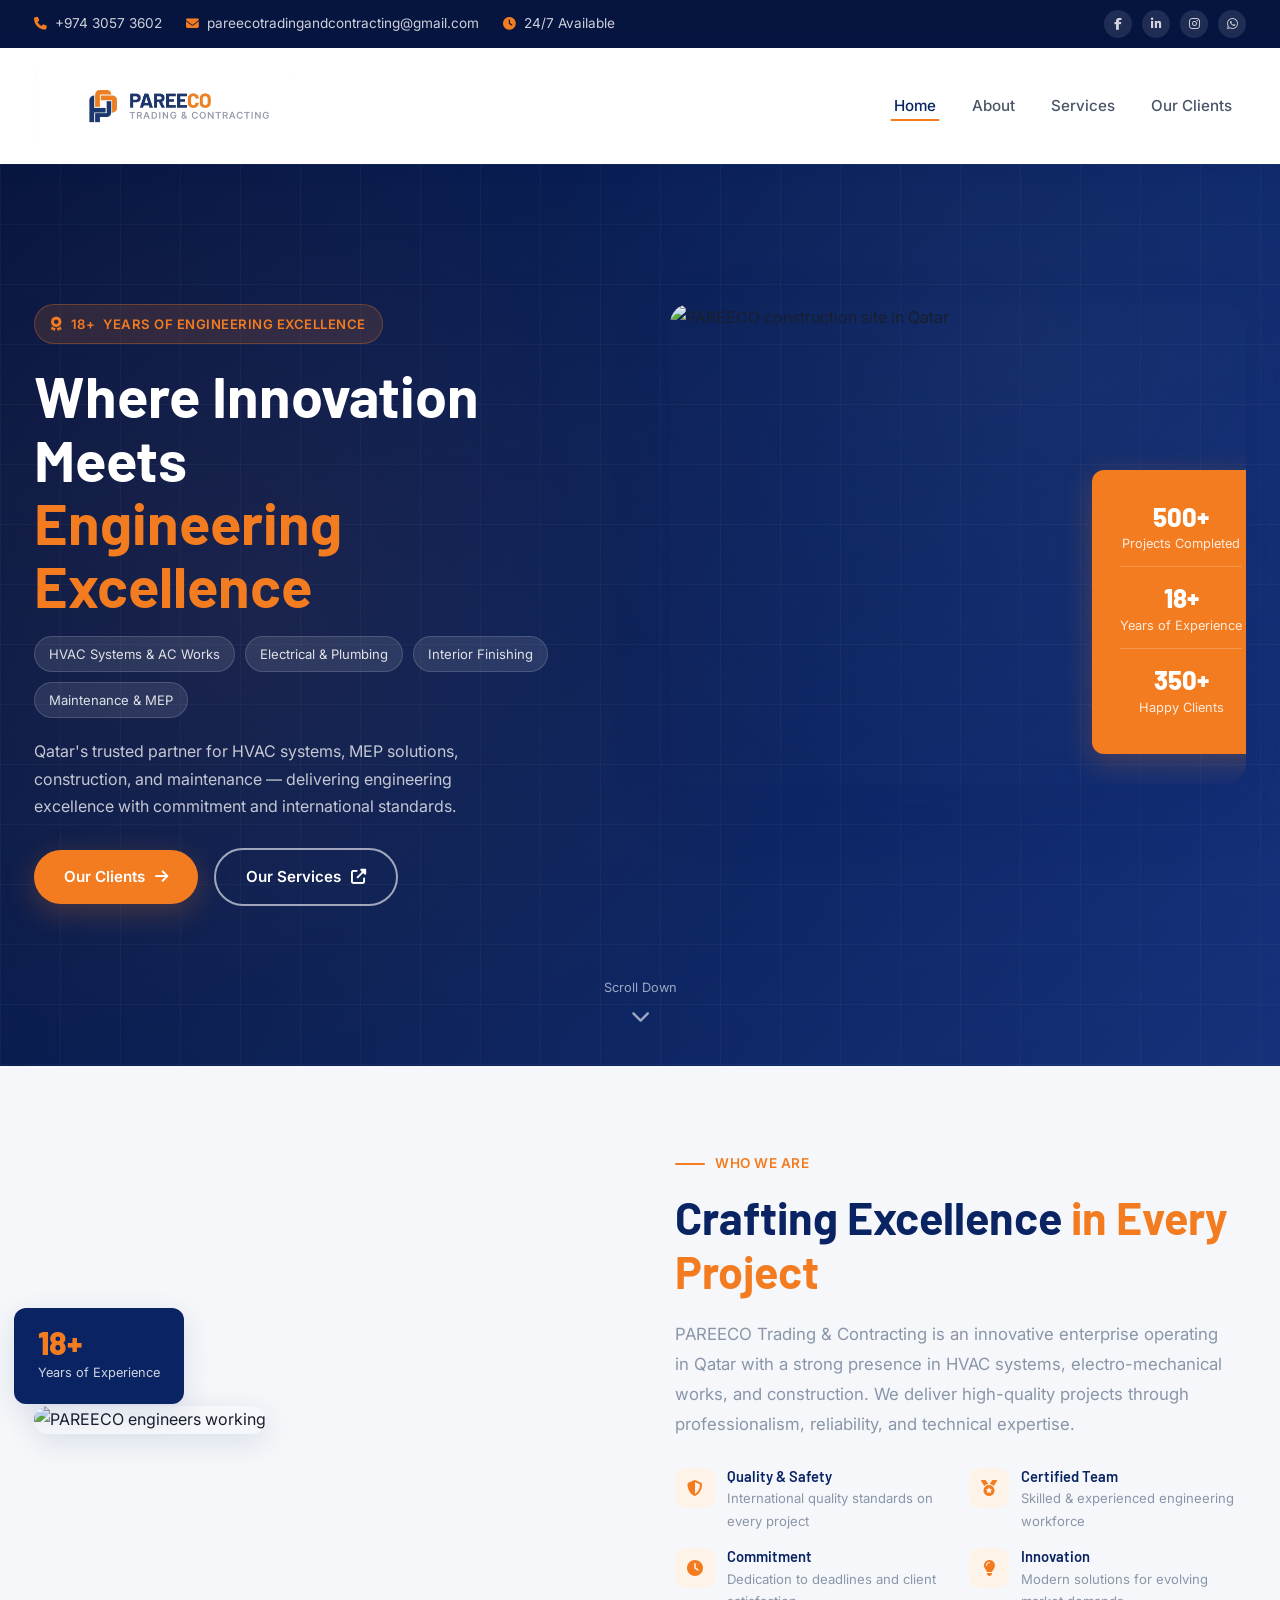
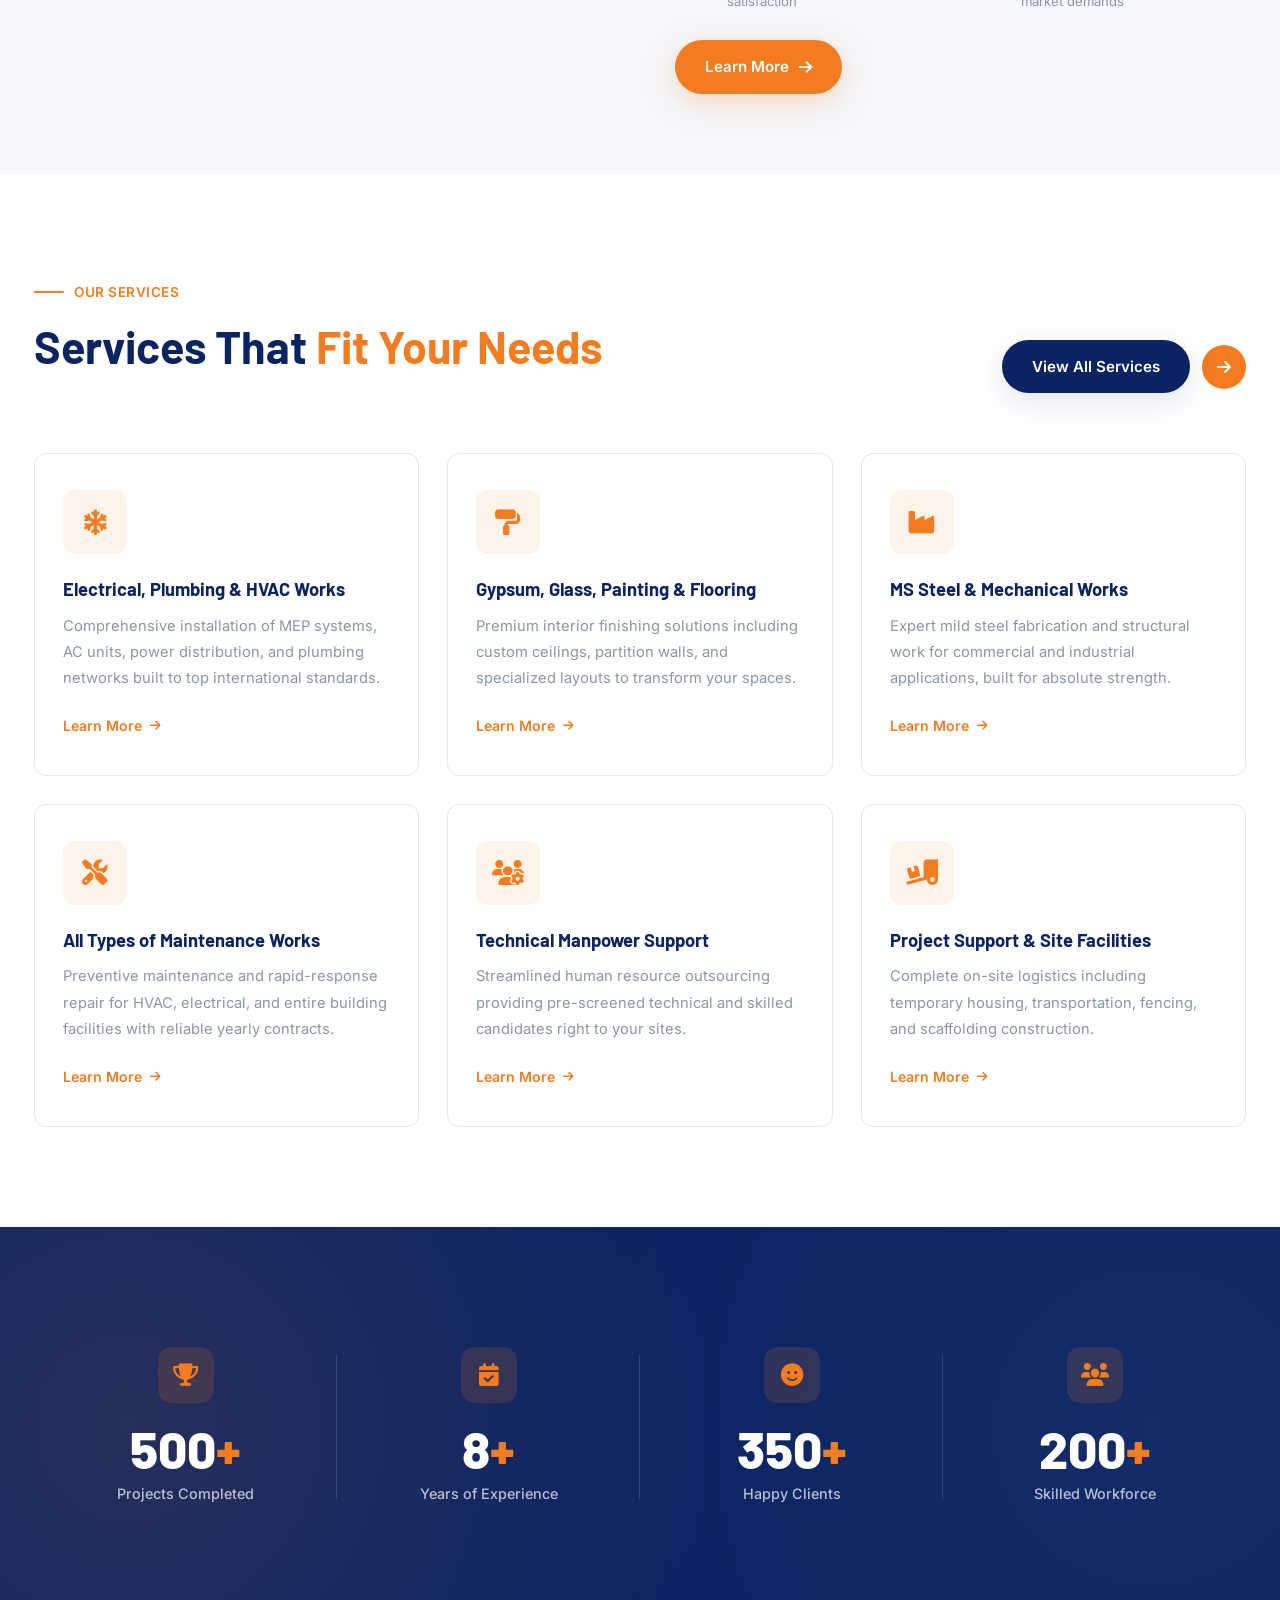
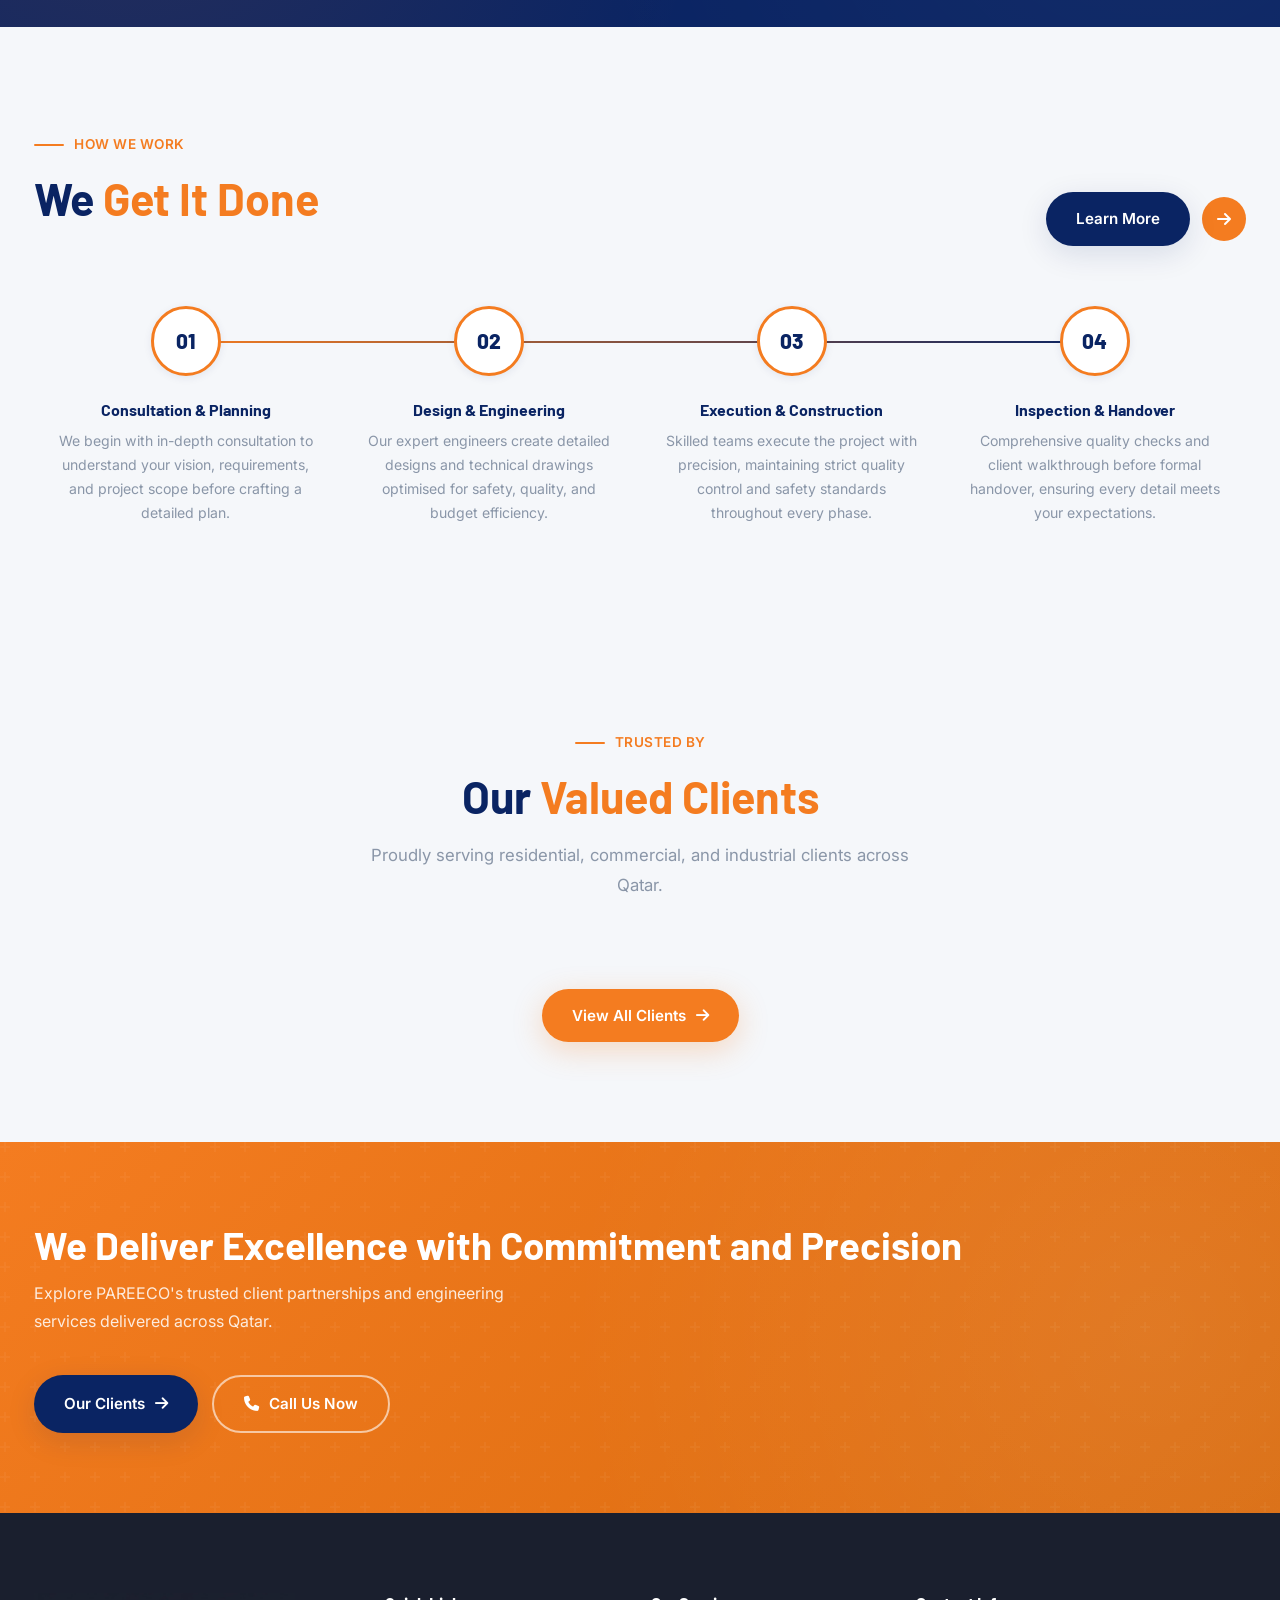
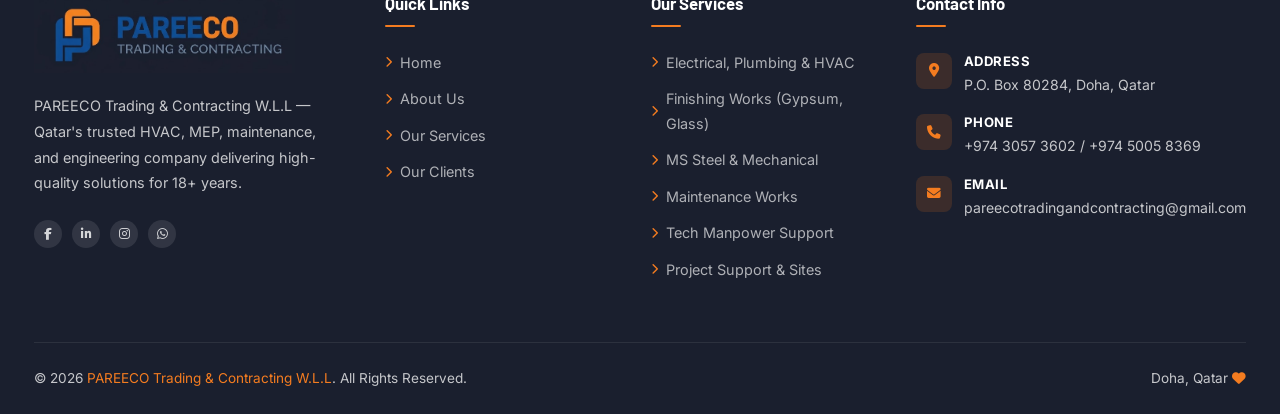
==== commit 14db7286: "Amost again done" ====
--- a/index.html
+++ b/index.html
@@ -6,7 +6,7 @@
   <meta name="viewport" content="width=device-width, initial-scale=1.0" />
   <title>PAREECO Trading & Contracting | HVAC, MEP & Engineering Excellence in Qatar</title>
   <meta name="description"
-    content="PAREECO Trading & Contracting L.L.M — Qatar's trusted HVAC, MEP, construction, and maintenance specialists delivering high-quality solutions for 18+ years." />
+    content="PAREECO Trading & Contracting W.L.L — Qatar's trusted HVAC, MEP, construction, and maintenance specialists delivering high-quality solutions for 18+ years." />
   <link rel="stylesheet" href="css/styles.css" />
   <link rel="stylesheet" href="https://cdnjs.cloudflare.com/ajax/libs/font-awesome/6.5.0/css/all.min.css" />
 </head>
@@ -40,11 +40,8 @@
   <nav class="navbar" id="navbar">
     <div class="container">
       <a href="index.html" class="logo">
-        <div class="logo-icon"><img src="logo-removebg-preview.png" alt="" style="height:32px;width:auto;" /></div>
-        <div class="logo-text">
-          <span class="brand">PAREE<span>CO</span></span>
-          <span class="tagline">Trading & Contracting</span>
-        </div>
+        <div class="logo-icon"><img src="logo and name.png" alt="PAREECO Trading and Contracting"
+            style="height:80px;width:auto;" /></div>
       </a>
       <ul class="nav-links">
         <li><a href="index.html" class="active">Home</a></li>
@@ -339,14 +336,11 @@
       <div class="footer-grid">
         <div class="footer-about footer-col">
           <a href="index.html" class="logo" style="margin-bottom:20px;display:inline-flex;">
-            <div class="logo-icon"><img src="logo-removebg-preview.png" alt="" style="height:40px;width:auto;" /></div>
-            <div class="logo-text">
-              <span class="brand" style="color:white;">PAREE<span>CO</span></span>
-              <span class="tagline">Trading & Contracting</span>
-            </div>
+            <div class="logo-icon"><img src="logo-f.png" alt="PAREECO Trading and Contracting"
+                style="height:80px;width:auto;" /></div>
           </a>
-          <p>PAREECO Trading & Contracting L.L.M — Qatar's trusted HVAC, MEP, construction, and engineering company
-            delivering high-quality solutions for over 18 years.</p>
+          <p>PAREECO Trading & Contracting W.L.L — Qatar's trusted HVAC, MEP, maintenance, and engineering company
+            delivering high-quality solutions for <span class="dynamic-yoe">18+</span> years.</p>
           <div class="footer-social">
             <a href="#" class="social-link"><i class="fab fa-facebook-f"></i></a>
             <a href="#" class="social-link"><i class="fab fa-linkedin-in"></i></a>
@@ -400,7 +394,7 @@
         </div>
       </div>
       <div class="footer-bottom">
-        <span>© 2025 <a href="index.html">PAREECO Trading & Contracting L.L.M</a>. All Rights Reserved.</span>
+        <span>© 2026 <a href="index.html">PAREECO Trading & Contracting W.L.L</a>. All Rights Reserved.</span>
         <span>Doha, Qatar <i class="fas fa-heart" style="color:var(--accent)"></i></span>
       </div>
     </div>
--- a/css/styles.css
+++ b/css/styles.css
@@ -274,7 +274,7 @@
 .logo {
   display: flex;
   align-items: center;
-  gap: 12px;
+  gap: 18px;
   text-decoration: none;
 }
 
@@ -298,15 +298,16 @@
 .logo-text {
   display: flex;
   flex-direction: column;
-  line-height: 1.1;
+  justify-content: center;
 }
 
 .logo-text .brand {
   font-family: var(--font-heading);
-  font-size: 1.4rem;
-  font-weight: 800;
-  color: var(--primary);
-  letter-spacing: -0.5px;
+  font-size: 2rem;
+  font-weight: 900;
+  color: var(--primary-dark);
+  letter-spacing: 1px;
+  line-height: 1;
 }
 
 .logo-text .brand span {
@@ -314,11 +315,13 @@
 }
 
 .logo-text .tagline {
-  font-size: 0.65rem;
-  color: var(--gray);
-  font-weight: 500;
-  letter-spacing: 1px;
+  font-family: var(--font-main);
+  font-size: 0.72rem;
+  color: #8c97ab;
+  font-weight: 600;
+  letter-spacing: 3.5px;
   text-transform: uppercase;
+  margin-top: 4px;
 }
 
 .nav-links {
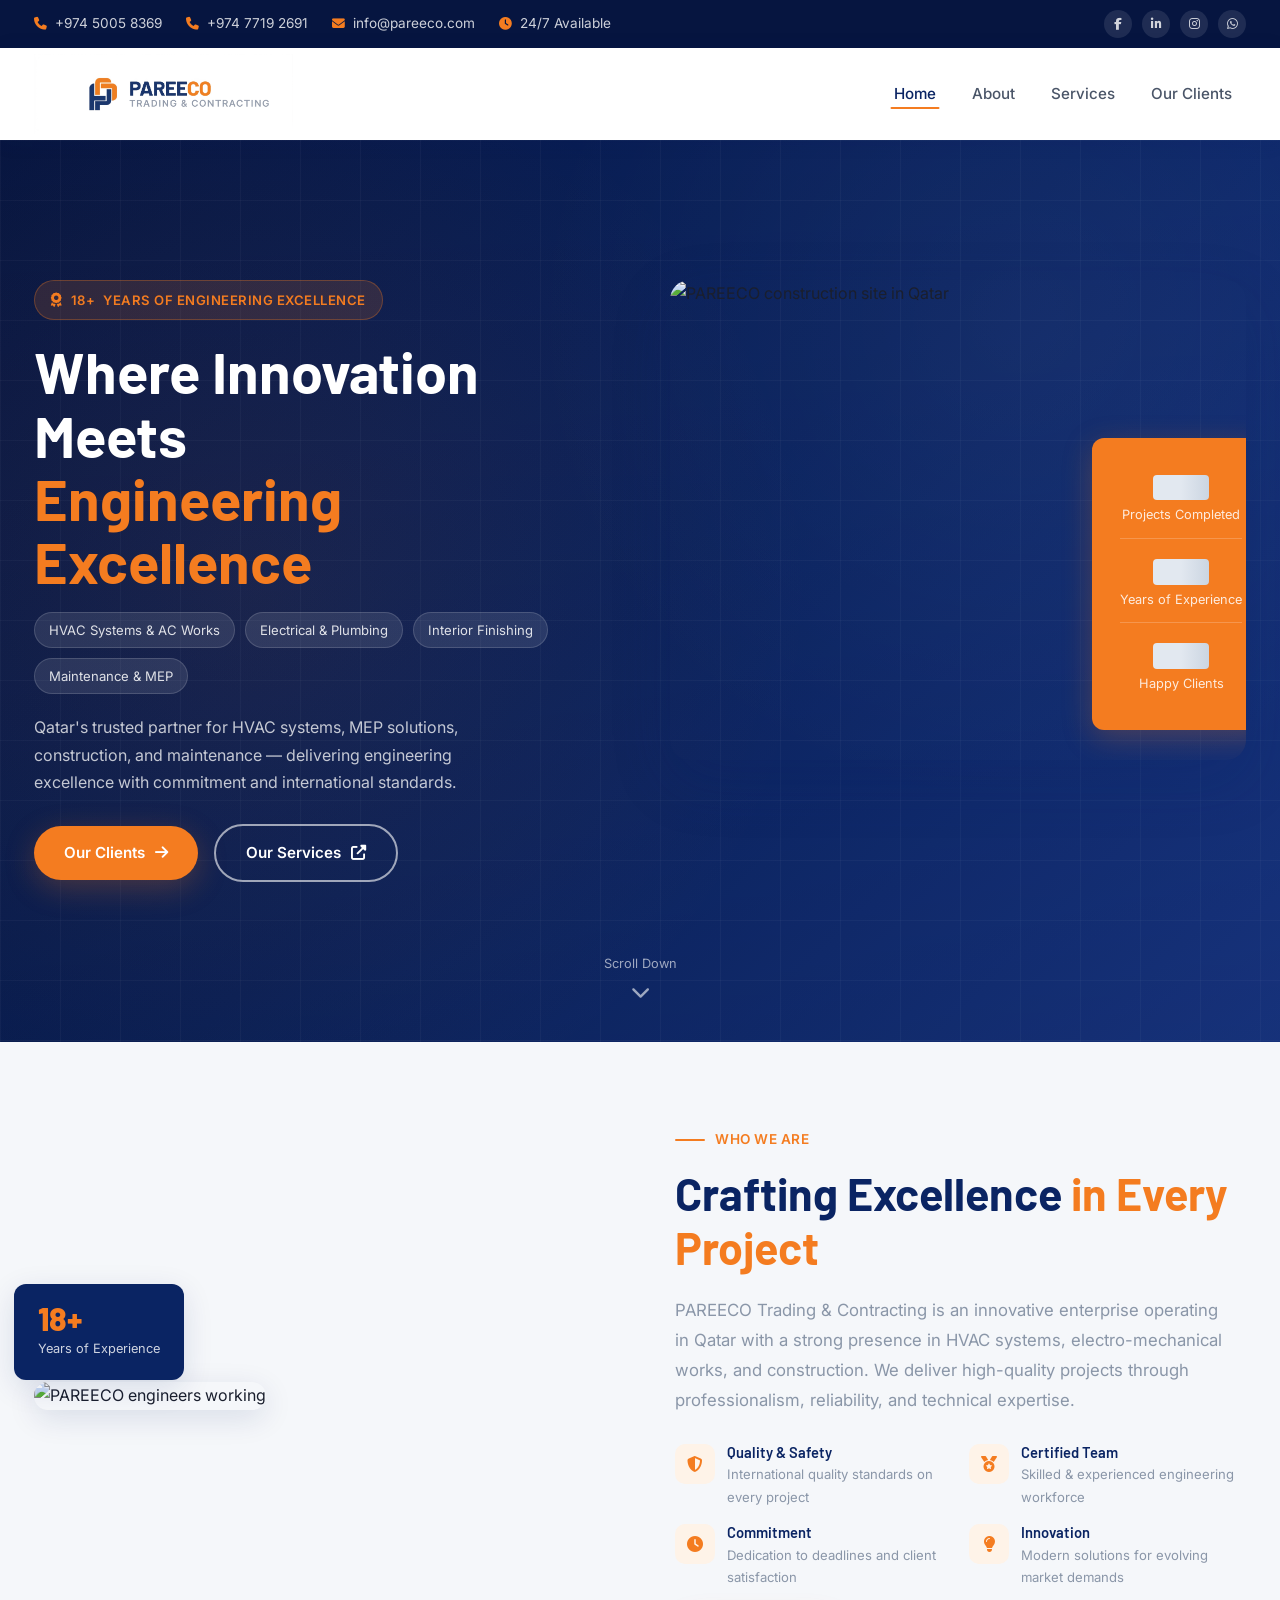
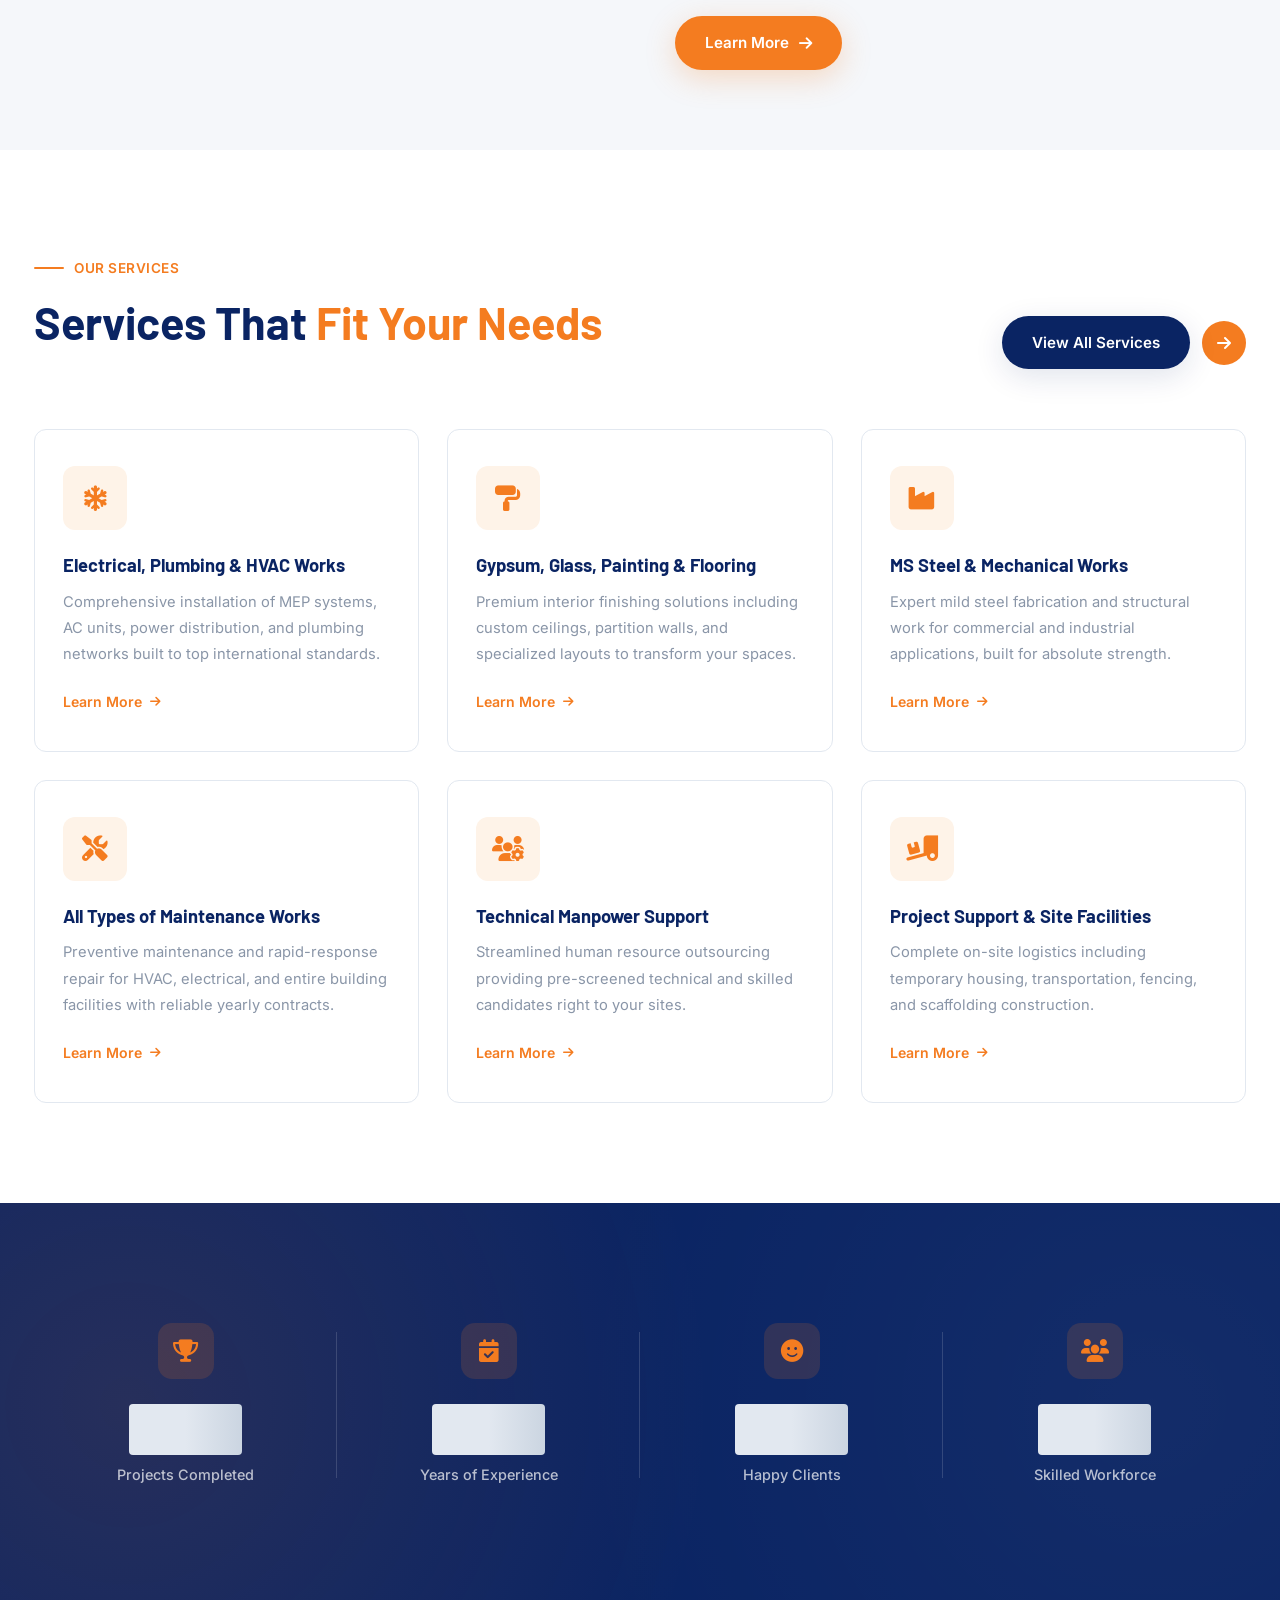
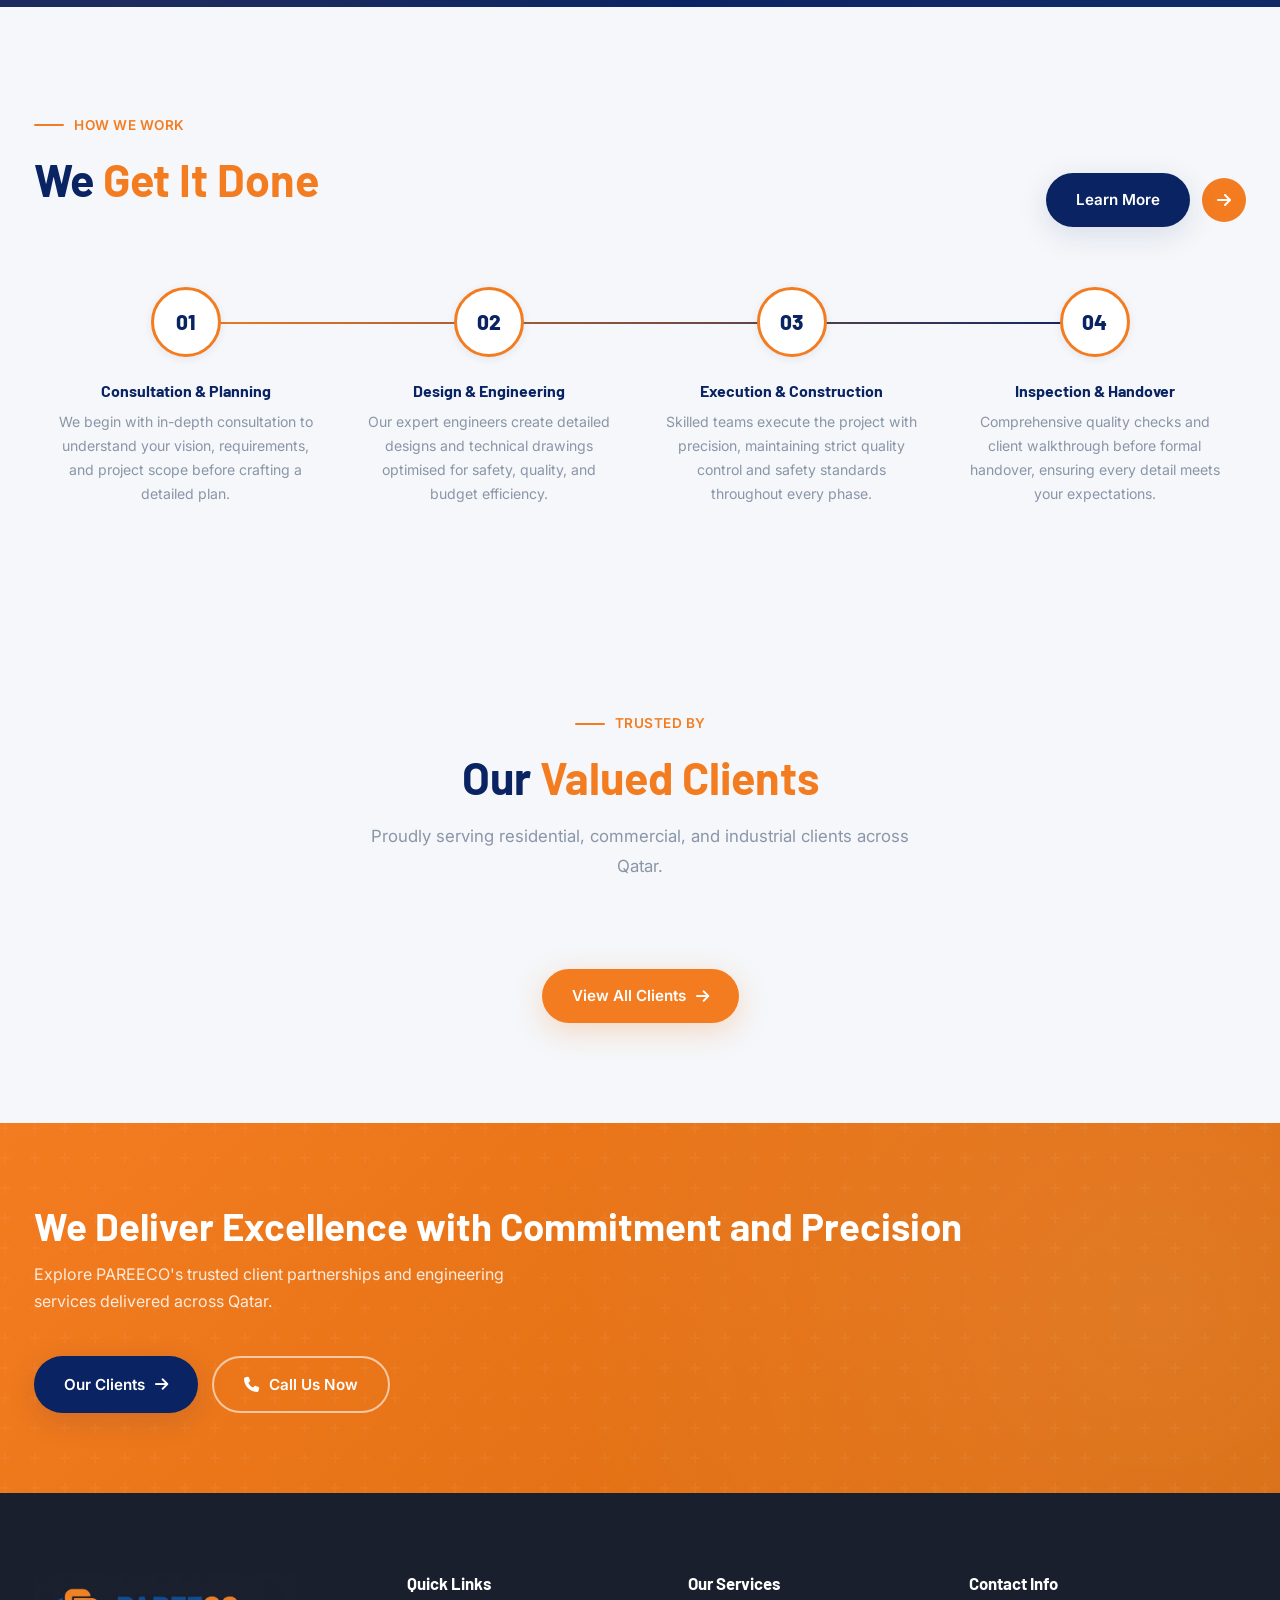
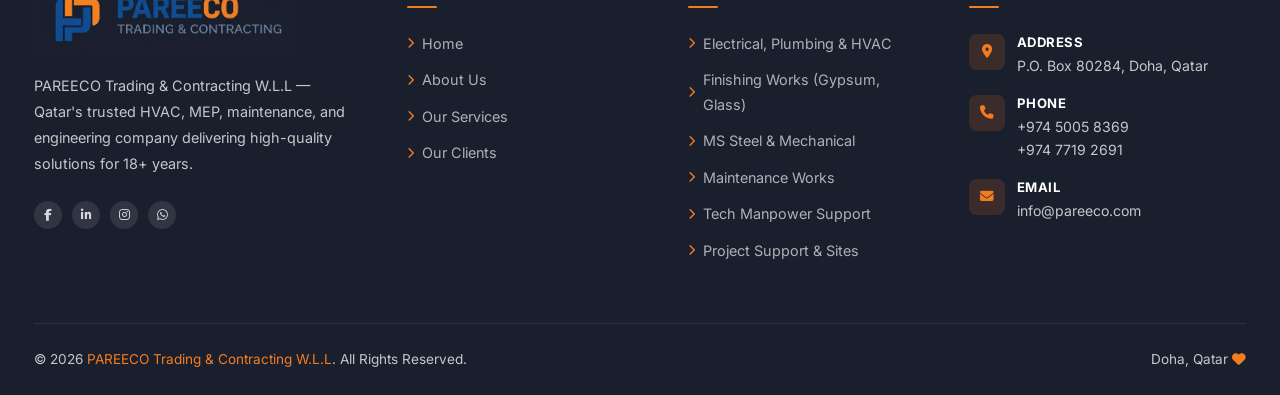
==== commit ecdb5f2a: "Content changes" ====
--- a/index.html
+++ b/index.html
@@ -17,11 +17,14 @@
   <div class="topbar">
     <div class="container">
       <div class="topbar-left">
-        <a href="tel:+97430573602" class="topbar-item">
-          <i class="fas fa-phone"></i> +974 3057 3602
+        <a href="tel:+97450058369" class="topbar-item">
+          <i class="fas fa-phone"></i> +974 5005 8369
         </a>
-        <a href="mailto:pareecotradingandcontracting@gmail.com" class="topbar-item">
-          <i class="fas fa-envelope"></i> pareecotradingandcontracting@gmail.com
+        <a href="tel:+97477192691" class="topbar-item">
+          <i class="fas fa-phone"></i> +974 7719 2691
+        </a>
+        <a href="mailto:info@pareeco.com" class="topbar-item">
+          <i class="fas fa-envelope"></i> info@pareeco.com
         </a>
         <span class="topbar-item">
           <i class="fas fa-clock"></i> 24/7 Available
@@ -94,15 +97,15 @@
             alt="PAREECO construction site in Qatar" loading="lazy" />
           <div class="hero-stats-card">
             <div class="hero-stat">
-              <span class="number stat-val-projects" data-target="500">500<span>+</span></span>
+              <span class="number stat-val-projects"><span class="stat-skeleton"></span></span>
               <span class="label">Projects Completed</span>
             </div>
             <div class="hero-stat">
-              <span class="number stat-val-years" data-target="18">18<span>+</span></span>
+              <span class="number stat-val-years"><span class="stat-skeleton"></span></span>
               <span class="label">Years of Experience</span>
             </div>
             <div class="hero-stat">
-              <span class="number stat-val-clients" data-target="350">350<span>+</span></span>
+              <span class="number stat-val-clients"><span class="stat-skeleton"></span></span>
               <span class="label">Happy Clients</span>
             </div>
           </div>
@@ -233,22 +236,22 @@
       <div class="stats-grid">
         <div class="stat-item reveal">
           <div class="stat-icon"><i class="fas fa-trophy"></i></div>
-          <span class="stat-number stat-val-projects" data-target="500">0<span>+</span></span>
+          <span class="stat-number stat-val-projects"><span class="stat-skeleton"></span></span>
           <div class="stat-label">Projects Completed</div>
         </div>
         <div class="stat-item reveal" style="transition-delay:0.1s">
           <div class="stat-icon"><i class="fas fa-calendar-check"></i></div>
-          <span class="stat-number stat-val-years" data-target="18">0<span>+</span></span>
+          <span class="stat-number stat-val-years"><span class="stat-skeleton"></span></span>
           <div class="stat-label">Years of Experience</div>
         </div>
         <div class="stat-item reveal" style="transition-delay:0.2s">
           <div class="stat-icon"><i class="fas fa-smile"></i></div>
-          <span class="stat-number stat-val-clients" data-target="350">0<span>+</span></span>
+          <span class="stat-number stat-val-clients"><span class="stat-skeleton"></span></span>
           <div class="stat-label">Happy Clients</div>
         </div>
         <div class="stat-item reveal" style="transition-delay:0.3s">
           <div class="stat-icon"><i class="fas fa-users"></i></div>
-          <span class="stat-number stat-val-workforce" data-target="200">0<span>+</span></span>
+          <span class="stat-number stat-val-workforce"><span class="stat-skeleton"></span></span>
           <div class="stat-label">Skilled Workforce</div>
         </div>
       </div>
@@ -325,7 +328,7 @@
       </div>
       <div class="cta-buttons reveal-right">
         <a href="clients.html" class="btn btn-dark">Our Clients <i class="fas fa-arrow-right"></i></a>
-        <a href="tel:+97430573602" class="btn btn-outline"><i class="fas fa-phone"></i> Call Us Now</a>
+        <a href="tel:+97450058369" class="btn btn-outline"><i class="fas fa-phone"></i> Call Us Now</a>
       </div>
     </div>
   </section>
@@ -381,14 +384,14 @@
             <div class="footer-contact-icon"><i class="fas fa-phone"></i></div>
             <div class="footer-contact-info">
               <strong>Phone</strong>
-              +974 3057 3602 / +974 5005 8369
+              +974 5005 8369<br>+974 7719 2691
             </div>
           </div>
           <div class="footer-contact-item">
             <div class="footer-contact-icon"><i class="fas fa-envelope"></i></div>
             <div class="footer-contact-info">
               <strong>Email</strong>
-              pareecotradingandcontracting@gmail.com
+              info@pareeco.com
             </div>
           </div>
         </div>
--- a/css/styles.css
+++ b/css/styles.css
@@ -267,8 +267,8 @@
   display: flex;
   align-items: center;
   justify-content: space-between;
-  padding-top: 18px;
-  padding-bottom: 18px;
+  padding-top: 6px;
+  padding-bottom: 6px;
 }
 
 .logo {
@@ -2062,3 +2062,28 @@
   }
 }
 
+/* Stat Loading System */
+.stat-skeleton {
+  display: inline-block;
+  height: 1em;
+  width: 2.2em;
+  background: linear-gradient(90deg, #e2e8f0 25%, #cbd5e1 50%, #e2e8f0 75%);
+  background-size: 200% 100%;
+  animation: skeletonLoad 1.5s infinite linear;
+  border-radius: 4px;
+  vertical-align: text-bottom;
+}
+
+@keyframes skeletonLoad {
+  0% { background-position: 200% 0; }
+  100% { background-position: -200% 0; }
+}
+
+.stat-fade {
+  animation: statFadeIn 0.5s ease forwards;
+}
+
+@keyframes statFadeIn {
+  from { opacity: 0; transform: translateY(4px); }
+  to { opacity: 1; transform: translateY(0); }
+}
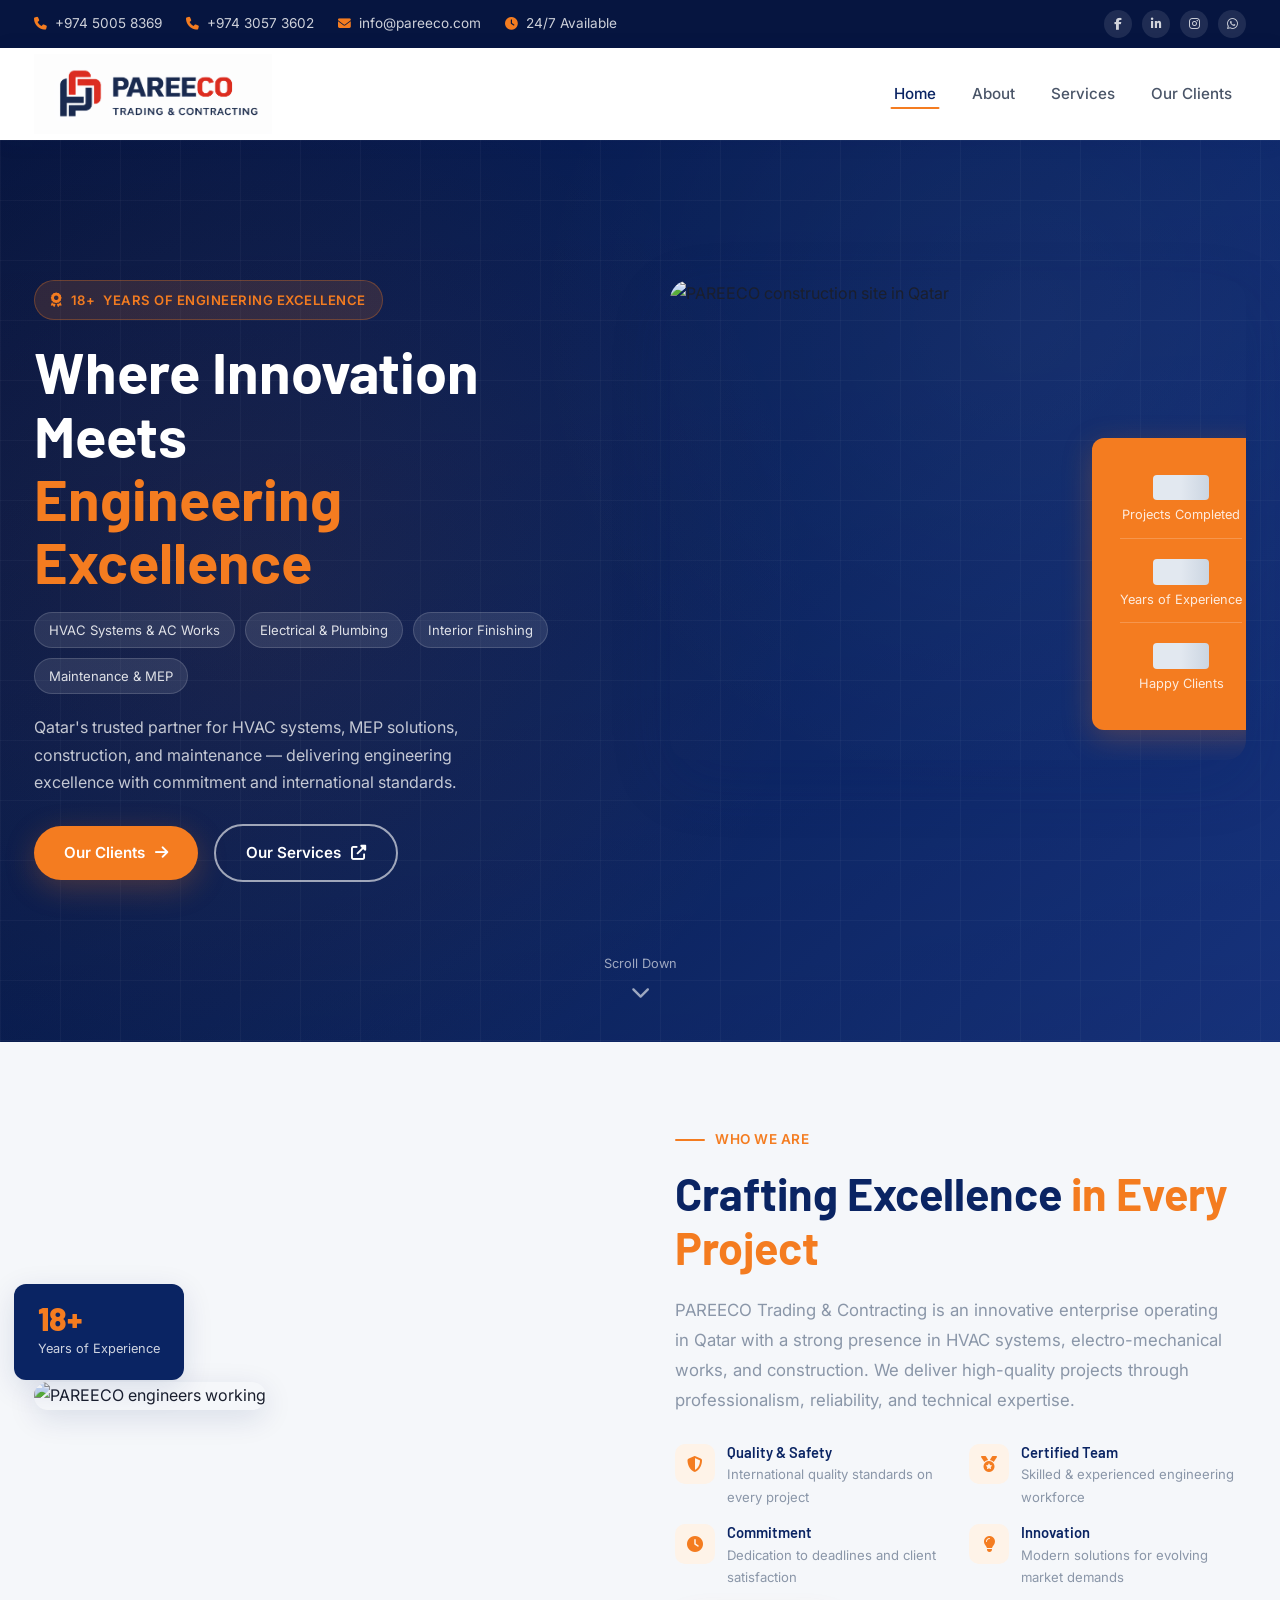
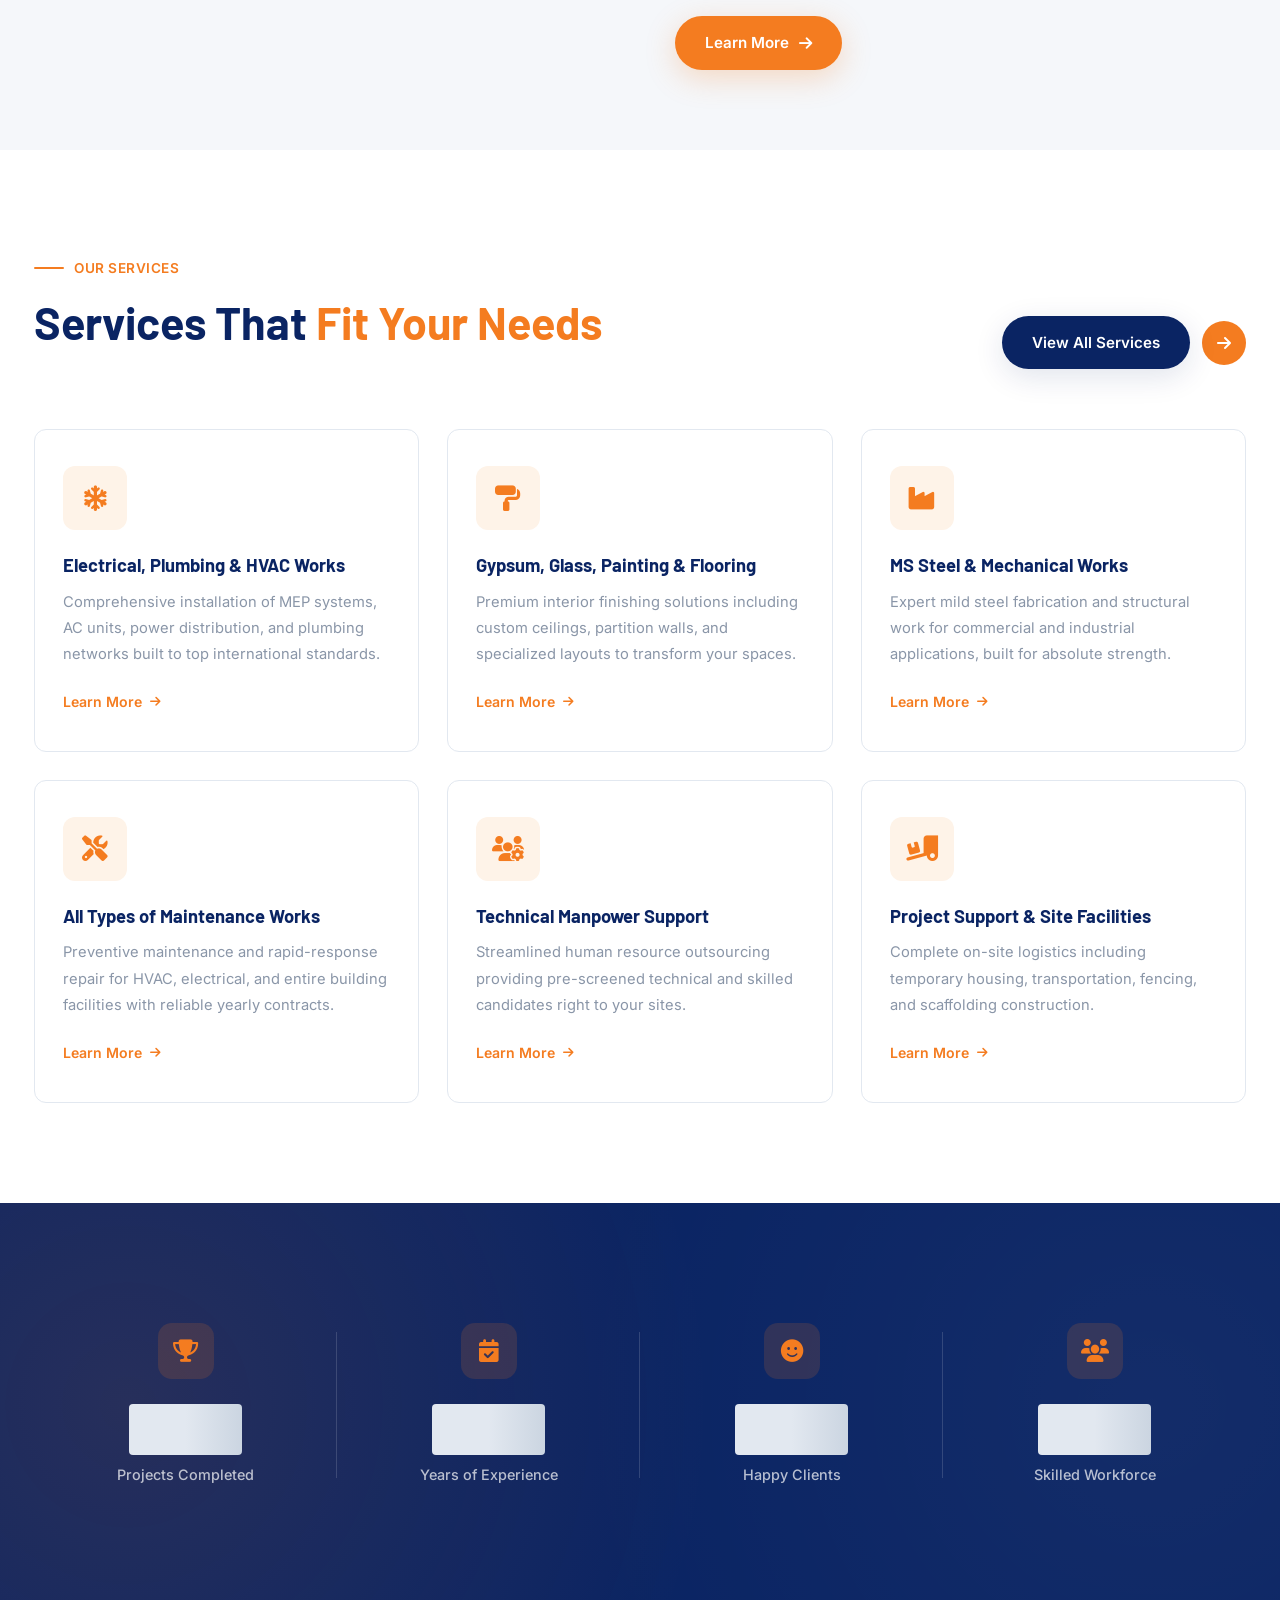
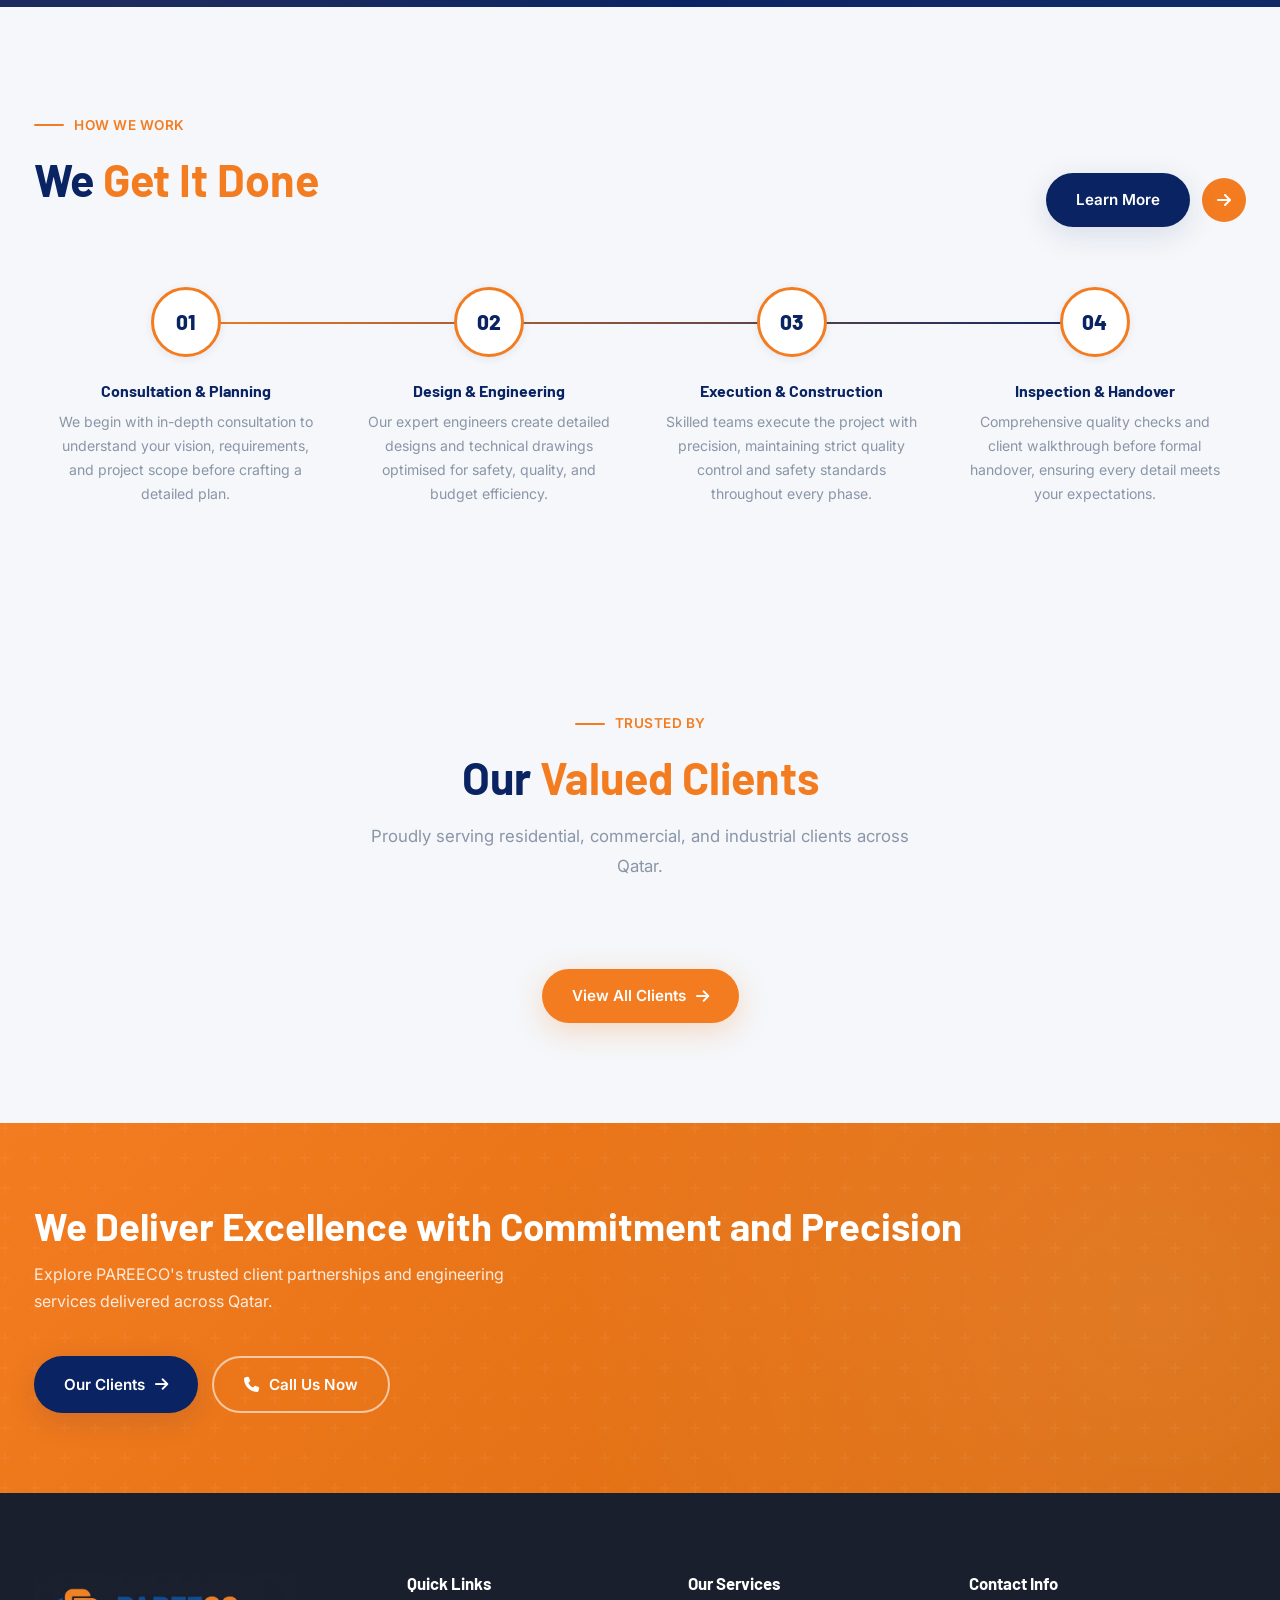
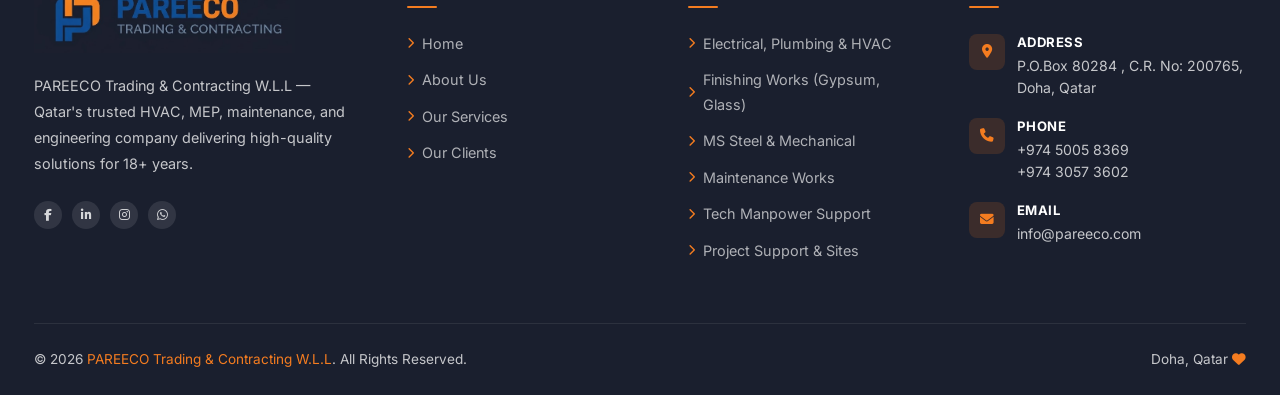
==== commit 656346a9: "adress and new logo" ====
--- a/index.html
+++ b/index.html
@@ -20,8 +20,8 @@
         <a href="tel:+97450058369" class="topbar-item">
           <i class="fas fa-phone"></i> +974 5005 8369
         </a>
-        <a href="tel:+97477192691" class="topbar-item">
-          <i class="fas fa-phone"></i> +974 7719 2691
+        <a href="tel:+97430573602" class="topbar-item">
+          <i class="fas fa-phone"></i> +974 3057 3602
         </a>
         <a href="mailto:info@pareeco.com" class="topbar-item">
           <i class="fas fa-envelope"></i> info@pareeco.com
@@ -43,7 +43,7 @@
   <nav class="navbar" id="navbar">
     <div class="container">
       <a href="index.html" class="logo">
-        <div class="logo-icon"><img src="logo and name.png" alt="PAREECO Trading and Contracting"
+        <div class="logo-icon"><img src="Pareeco Trading & Contracting logo.png" alt="PAREECO Trading and Contracting"
             style="height:80px;width:auto;" /></div>
       </a>
       <ul class="nav-links">
@@ -377,21 +377,22 @@
             <div class="footer-contact-icon"><i class="fas fa-map-marker-alt"></i></div>
             <div class="footer-contact-info">
               <strong>Address</strong>
-              P.O. Box 80284, Doha, Qatar
+              P.O.Box 80284 , C.R. No: 200765, Doha, Qatar
             </div>
           </div>
           <div class="footer-contact-item">
             <div class="footer-contact-icon"><i class="fas fa-phone"></i></div>
             <div class="footer-contact-info">
               <strong>Phone</strong>
-              +974 5005 8369<br>+974 7719 2691
+              <a href="tel:+97450058369" style="color:inherit;text-decoration:none;">+974 5005 8369</a><br><a
+                href="tel:+97430573602" style="color:inherit;text-decoration:none;">+974 3057 3602</a>
             </div>
           </div>
           <div class="footer-contact-item">
             <div class="footer-contact-icon"><i class="fas fa-envelope"></i></div>
             <div class="footer-contact-info">
               <strong>Email</strong>
-              info@pareeco.com
+              <a href="mailto:info@pareeco.com" style="color:inherit;text-decoration:none;">info@pareeco.com</a>
             </div>
           </div>
         </div>
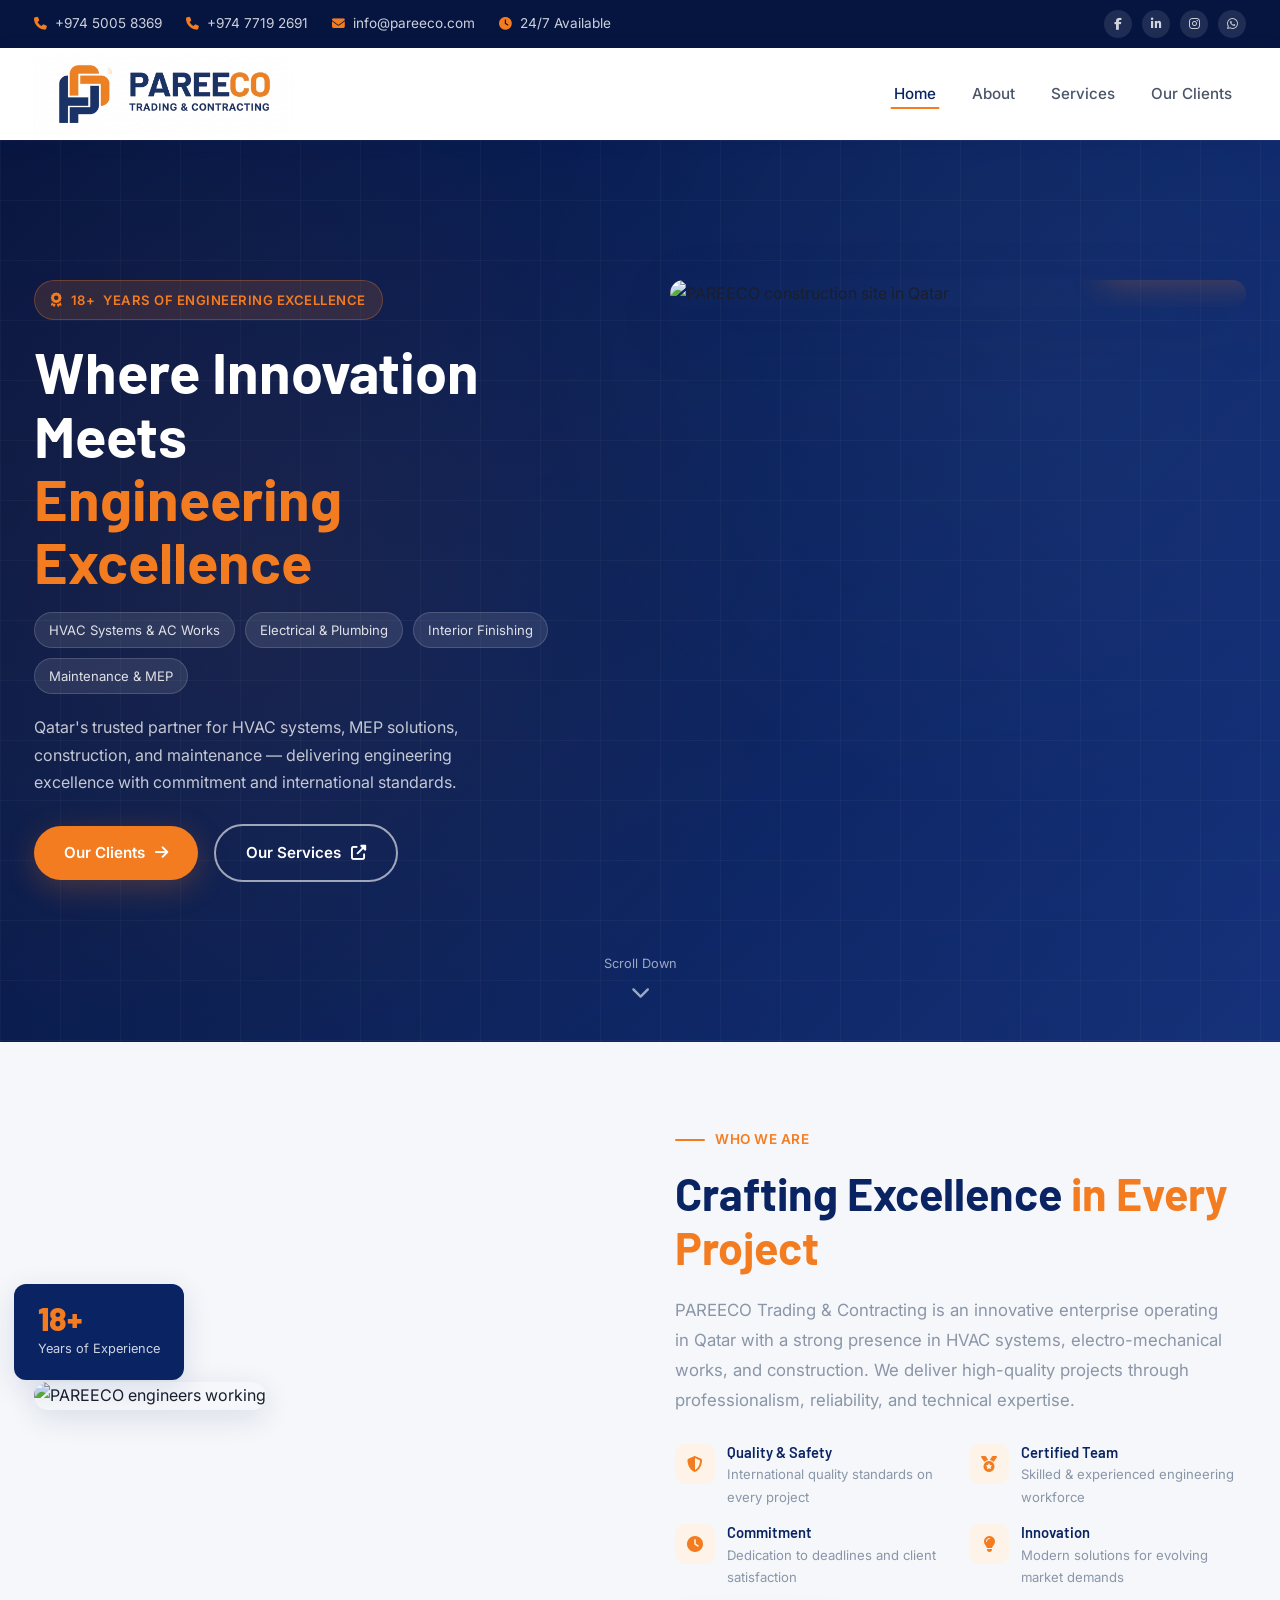
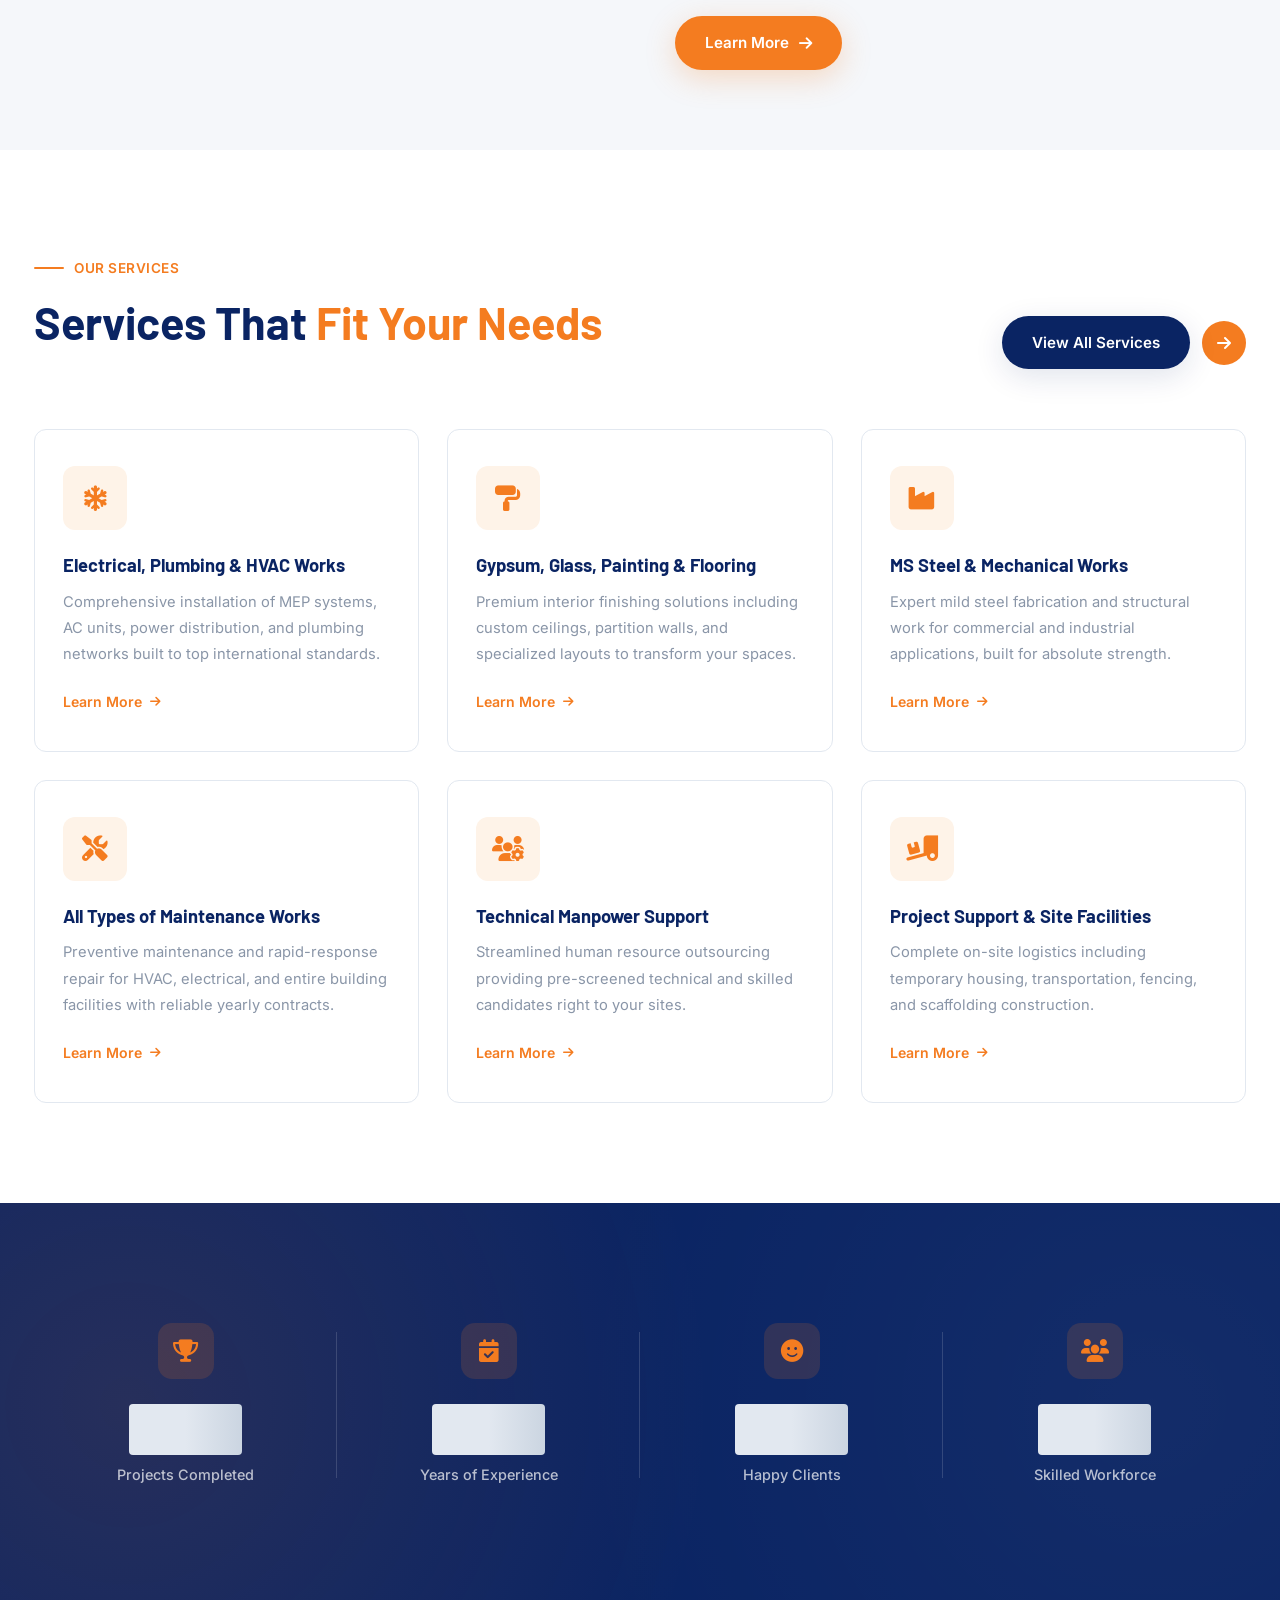
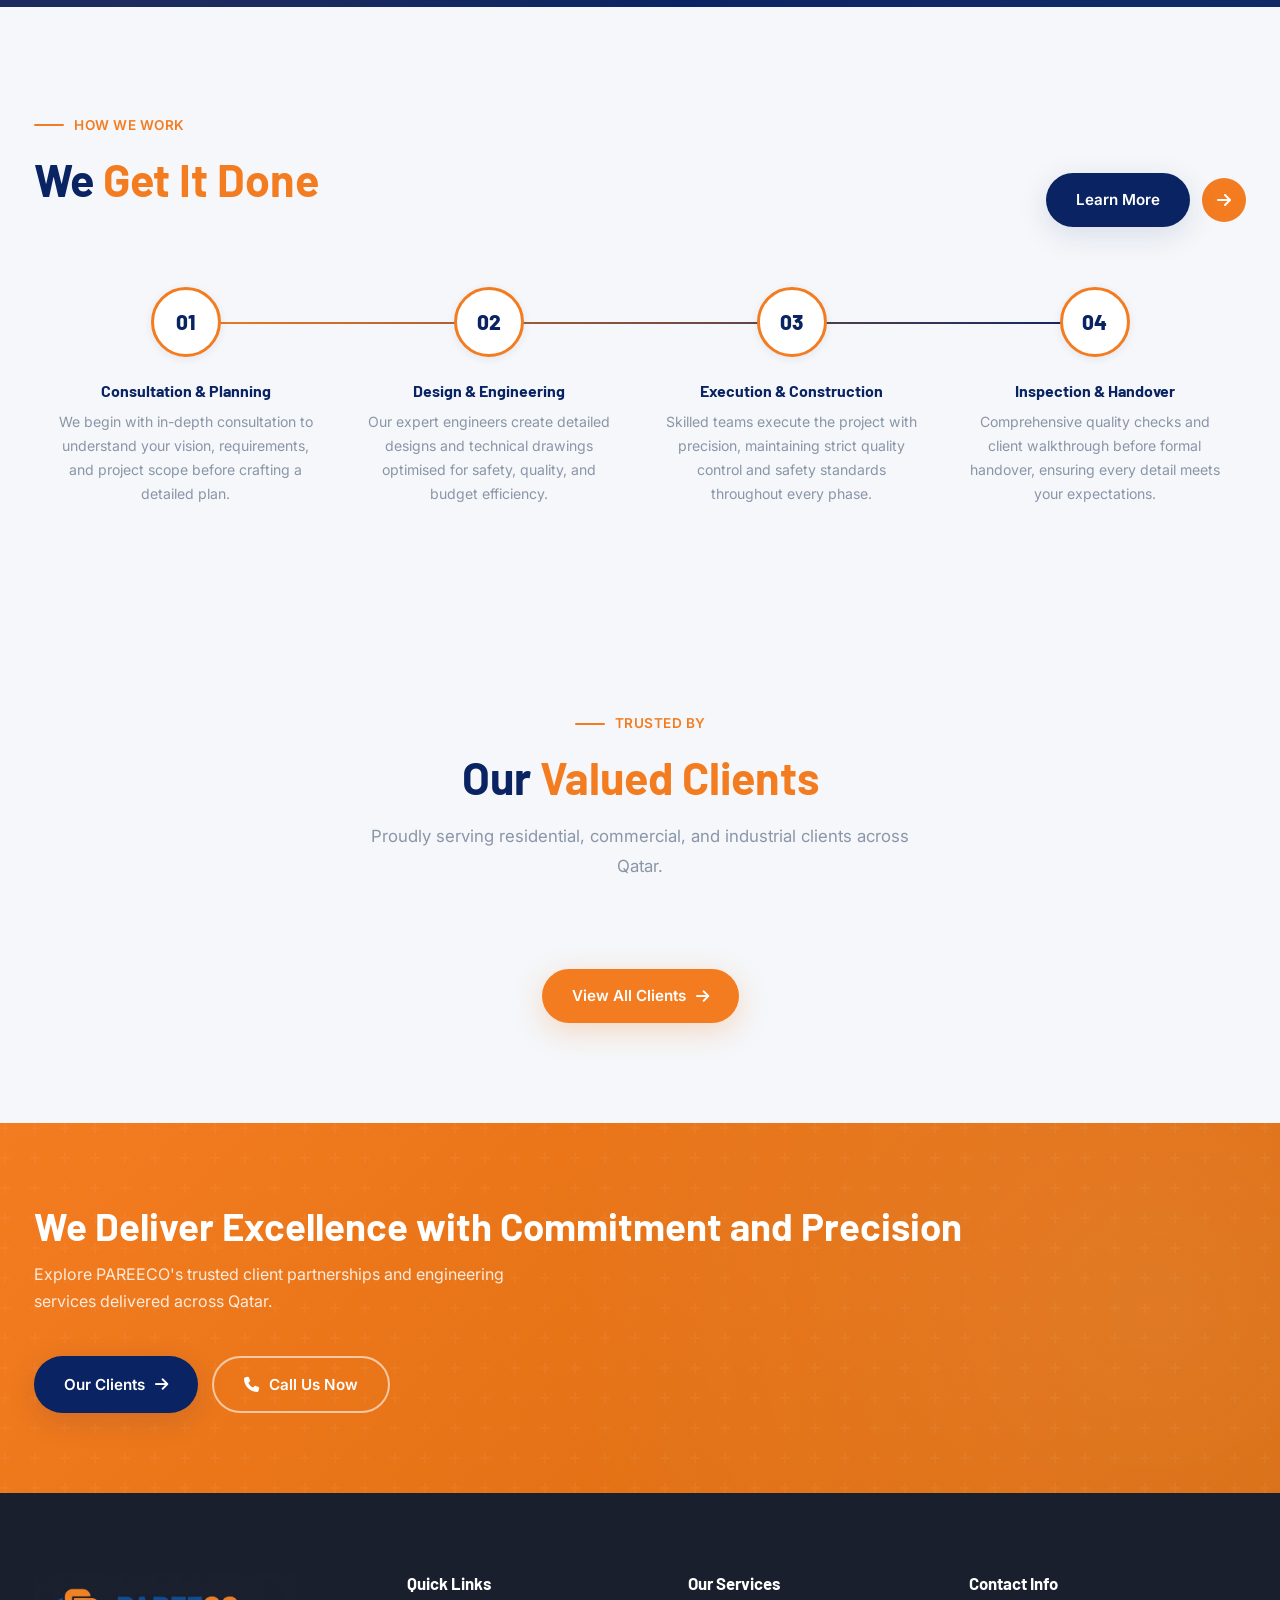
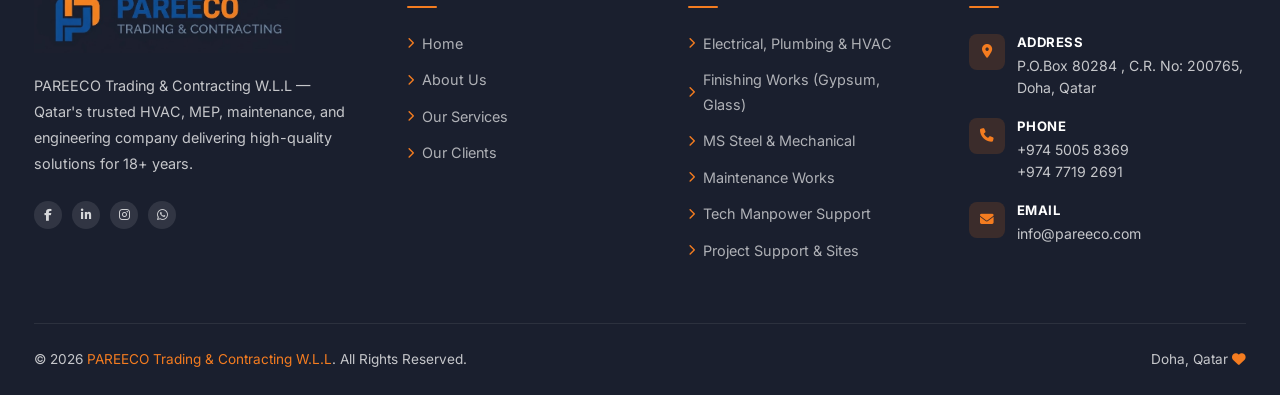
==== commit 22ccd913: "num change to all page" ====
--- a/index.html
+++ b/index.html
@@ -21,7 +21,7 @@
           <i class="fas fa-phone"></i> +974 5005 8369
         </a>
         <a href="tel:+97430573602" class="topbar-item">
-          <i class="fas fa-phone"></i> +974 3057 3602
+          <i class="fas fa-phone"></i> +974 7719 2691
         </a>
         <a href="mailto:info@pareeco.com" class="topbar-item">
           <i class="fas fa-envelope"></i> info@pareeco.com
@@ -385,7 +385,7 @@
             <div class="footer-contact-info">
               <strong>Phone</strong>
               <a href="tel:+97450058369" style="color:inherit;text-decoration:none;">+974 5005 8369</a><br><a
-                href="tel:+97430573602" style="color:inherit;text-decoration:none;">+974 3057 3602</a>
+                href="tel:+97430573602" style="color:inherit;text-decoration:none;">+974 7719 2691</a>
             </div>
           </div>
           <div class="footer-contact-item">
--- a/css/styles.css
+++ b/css/styles.css
@@ -27,7 +27,9 @@
   --font-heading: 'Barlow', sans-serif;
 }
 
-*, *::before, *::after {
+*,
+*::before,
+*::after {
   margin: 0;
   padding: 0;
   box-sizing: border-box;
@@ -47,7 +49,12 @@
 }
 
 /* ===== TYPOGRAPHY ===== */
-h1, h2, h3, h4, h5, h6 {
+h1,
+h2,
+h3,
+h4,
+h5,
+h6 {
   font-family: var(--font-heading);
   font-weight: 700;
   line-height: 1.2;
@@ -123,9 +130,11 @@
 .btn::before {
   content: '';
   position: absolute;
-  top: 0; left: -100%;
-  width: 100%; height: 100%;
-  background: rgba(255,255,255,0.15);
+  top: 0;
+  left: -100%;
+  width: 100%;
+  height: 100%;
+  background: rgba(255, 255, 255, 0.15);
   transition: left 0.4s ease;
 }
 
@@ -148,11 +157,11 @@
 .btn-outline {
   background: transparent;
   color: var(--white);
-  border: 2px solid rgba(255,255,255,0.6);
+  border: 2px solid rgba(255, 255, 255, 0.6);
 }
 
 .btn-outline:hover {
-  background: rgba(255,255,255,0.1);
+  background: rgba(255, 255, 255, 0.1);
   border-color: var(--white);
   transform: translateY(-2px);
 }
@@ -191,7 +200,7 @@
 /* ===== TOPBAR ===== */
 .topbar {
   background: var(--primary-dark);
-  color: rgba(255,255,255,0.8);
+  color: rgba(255, 255, 255, 0.8);
   font-size: 0.85rem;
   padding: 10px 0;
 }
@@ -214,14 +223,19 @@
   display: flex;
   align-items: center;
   gap: 8px;
-  color: rgba(255,255,255,0.8);
+  color: rgba(255, 255, 255, 0.8);
   text-decoration: none;
   transition: var(--transition);
 }
 
-.topbar-item:hover { color: var(--accent); }
-
-.topbar-item i { color: var(--accent); font-size: 0.8rem; }
+.topbar-item:hover {
+  color: var(--accent);
+}
+
+.topbar-item i {
+  color: var(--accent);
+  font-size: 0.8rem;
+}
 
 .topbar-social {
   display: flex;
@@ -233,11 +247,11 @@
   width: 28px;
   height: 28px;
   border-radius: 50%;
-  background: rgba(255,255,255,0.1);
+  background: rgba(255, 255, 255, 0.1);
   display: flex;
   align-items: center;
   justify-content: center;
-  color: rgba(255,255,255,0.8);
+  color: rgba(255, 255, 255, 0.8);
   text-decoration: none;
   font-size: 0.75rem;
   transition: var(--transition);
@@ -255,12 +269,12 @@
   top: 0;
   z-index: 1000;
   background: var(--white);
-  box-shadow: 0 2px 20px rgba(10,36,99,0.08);
+  box-shadow: 0 2px 20px rgba(10, 36, 99, 0.08);
   transition: var(--transition);
 }
 
 .navbar.scrolled {
-  box-shadow: 0 4px 30px rgba(10,36,99,0.15);
+  box-shadow: 0 4px 30px rgba(10, 36, 99, 0.15);
 }
 
 .navbar .container {
@@ -345,16 +359,20 @@
 .nav-links a::after {
   content: '';
   position: absolute;
-  bottom: 2px; left: 50%;
+  bottom: 2px;
+  left: 50%;
   transform: translateX(-50%);
-  width: 0; height: 2px;
+  width: 0;
+  height: 2px;
   background: var(--accent);
   border-radius: 2px;
   transition: width 0.3s ease;
 }
 
 .nav-links a:hover::after,
-.nav-links a.active::after { width: 70%; }
+.nav-links a.active::after {
+  width: 70%;
+}
 
 .nav-links a:hover,
 .nav-links a.active {
@@ -380,9 +398,18 @@
   transition: var(--transition);
 }
 
-.hamburger.active span:nth-child(1) { transform: translateY(7px) rotate(45deg); }
-.hamburger.active span:nth-child(2) { opacity: 0; transform: translateX(-10px); }
-.hamburger.active span:nth-child(3) { transform: translateY(-7px) rotate(-45deg); }
+.hamburger.active span:nth-child(1) {
+  transform: translateY(7px) rotate(45deg);
+}
+
+.hamburger.active span:nth-child(2) {
+  opacity: 0;
+  transform: translateX(-10px);
+}
+
+.hamburger.active span:nth-child(3) {
+  transform: translateY(-7px) rotate(-45deg);
+}
 
 .hero {
   background: linear-gradient(135deg, var(--primary-dark) 0%, var(--primary) 50%, var(--primary-light) 100%);
@@ -397,17 +424,17 @@
   position: absolute;
   inset: 0;
   background-image:
-    radial-gradient(circle at 20% 50%, rgba(244,124,32,0.08) 0%, transparent 50%),
-    radial-gradient(circle at 80% 20%, rgba(255,255,255,0.04) 0%, transparent 40%),
-    linear-gradient(0deg, rgba(0,0,0,0.15) 0%, transparent 100%);
+    radial-gradient(circle at 20% 50%, rgba(244, 124, 32, 0.08) 0%, transparent 50%),
+    radial-gradient(circle at 80% 20%, rgba(255, 255, 255, 0.04) 0%, transparent 40%),
+    linear-gradient(0deg, rgba(0, 0, 0, 0.15) 0%, transparent 100%);
 }
 
 .hero-grid {
   position: absolute;
   inset: 0;
   background-image:
-    linear-gradient(rgba(255,255,255,0.03) 1px, transparent 1px),
-    linear-gradient(90deg, rgba(255,255,255,0.03) 1px, transparent 1px);
+    linear-gradient(rgba(255, 255, 255, 0.03) 1px, transparent 1px),
+    linear-gradient(90deg, rgba(255, 255, 255, 0.03) 1px, transparent 1px);
   background-size: 60px 60px;
 }
 
@@ -420,6 +447,7 @@
   z-index: 1;
   padding-top: 40px;
   padding-bottom: 60px;
+  overflow: hidden;
 }
 
 .hero-content {}
@@ -428,8 +456,8 @@
   display: inline-flex;
   align-items: center;
   gap: 8px;
-  background: rgba(244,124,32,0.15);
-  border: 1px solid rgba(244,124,32,0.3);
+  background: rgba(244, 124, 32, 0.15);
+  border: 1px solid rgba(244, 124, 32, 0.3);
   color: var(--accent);
   padding: 8px 16px;
   border-radius: 50px;
@@ -441,7 +469,9 @@
   animation: fadeInDown 0.6s ease forwards;
 }
 
-.hero-badge i { font-size: 0.9rem; }
+.hero-badge i {
+  font-size: 0.9rem;
+}
 
 .hero h1 {
   font-family: var(--font-heading);
@@ -466,16 +496,16 @@
 }
 
 .hero-tag {
-  background: rgba(255,255,255,0.1);
-  color: rgba(255,255,255,0.85);
+  background: rgba(255, 255, 255, 0.1);
+  color: rgba(255, 255, 255, 0.85);
   padding: 6px 14px;
   border-radius: 50px;
   font-size: 0.82rem;
-  border: 1px solid rgba(255,255,255,0.15);
+  border: 1px solid rgba(255, 255, 255, 0.15);
 }
 
 .hero-desc {
-  color: rgba(255,255,255,0.75);
+  color: rgba(255, 255, 255, 0.75);
   font-size: 1rem;
   margin-bottom: 28px;
   max-width: 480px;
@@ -503,11 +533,13 @@
   margin-top: 0;
 }
 
-.hero-img-wrapper img {
-  width: 100%;
-  height: 480px;
-  object-fit: cover;
-  display: block;
+@media (max-width: 900px) {
+  .hero-img-wrapper img {
+    height: auto;
+    margin-top: 20px;
+    max-height: 300px;
+    object-fit: cover;
+  }
 }
 
 .hero-stats-card {
@@ -524,6 +556,20 @@
   min-width: 160px;
   z-index: 2;
   text-align: center;
+  margin-top: 15px;
+
+}
+
+@media (max-width: 768px) {
+  .hero-stats-card {
+    position: absolute;
+    right: 0 !important;
+    /* 🔥 CRITICAL FIX */
+    bottom: 10px;
+    width: auto;
+    max-width: 140px;
+    padding: 14px;
+  }
 }
 
 .hero-stat {
@@ -531,13 +577,13 @@
 }
 
 .hero-stat:not(:last-child) {
-  border-bottom: 1px solid rgba(255,255,255,0.2);
+  border-bottom: 1px solid rgba(255, 255, 255, 0.2);
   margin-bottom: 8px;
 }
 
 .hero-stat .number {
   font-family: var(--font-heading);
-  font-size: 1.6rem;
+  font-size: 1.2rem;
   font-weight: 800;
   line-height: 1;
   display: block;
@@ -546,8 +592,8 @@
 
 
 .hero-stat .label {
-  font-size: 0.8rem;
-  color: rgba(255,255,255,0.85);
+  font-size: 0.75rem;
+  color: rgba(255, 255, 255, 0.85);
   margin-top: 4px;
 }
 
@@ -560,14 +606,16 @@
   flex-direction: column;
   align-items: center;
   gap: 8px;
-  color: rgba(255,255,255,0.6);
+  color: rgba(255, 255, 255, 0.6);
   font-size: 0.8rem;
   animation: bounce 2s infinite;
   z-index: 1;
   text-decoration: none;
 }
 
-.hero-scroll i { font-size: 1.2rem; }
+.hero-scroll i {
+  font-size: 1.2rem;
+}
 
 /* ===== ABOUT STRIP (Home) ===== */
 .about-strip {
@@ -616,7 +664,7 @@
 
 .about-badge .text {
   font-size: 0.8rem;
-  color: rgba(255,255,255,0.8);
+  color: rgba(255, 255, 255, 0.8);
   margin-top: 4px;
 }
 
@@ -648,7 +696,10 @@
   flex-shrink: 0;
 }
 
-.about-feature-icon i { color: var(--accent); font-size: 1rem; }
+.about-feature-icon i {
+  color: var(--accent);
+  font-size: 1rem;
+}
 
 .about-feature h4 {
   font-size: 0.92rem;
@@ -697,7 +748,8 @@
 .service-card::before {
   content: '';
   position: absolute;
-  top: 0; left: 0;
+  top: 0;
+  left: 0;
   width: 4px;
   height: 100%;
   background: var(--accent);
@@ -706,7 +758,9 @@
   transition: transform 0.3s ease;
 }
 
-.service-card:hover::before { transform: scaleY(1); }
+.service-card:hover::before {
+  transform: scaleY(1);
+}
 
 .service-card:hover {
   border-color: transparent;
@@ -736,7 +790,9 @@
   transition: var(--transition);
 }
 
-.service-card:hover .service-card-icon i { color: white; }
+.service-card:hover .service-card-icon i {
+  color: white;
+}
 
 .service-card h3 {
   font-size: 1.15rem;
@@ -762,8 +818,14 @@
   transition: var(--transition);
 }
 
-.service-card .learn-more i { font-size: 0.75rem; transition: transform 0.3s ease; }
-.service-card .learn-more:hover i { transform: translateX(4px); }
+.service-card .learn-more i {
+  font-size: 0.75rem;
+  transition: transform 0.3s ease;
+}
+
+.service-card .learn-more:hover i {
+  transform: translateX(4px);
+}
 
 /* ===== STATS SECTION ===== */
 .stats-section {
@@ -778,8 +840,8 @@
   position: absolute;
   inset: 0;
   background:
-    radial-gradient(circle at 10% 50%, rgba(244,124,32,0.12) 0%, transparent 50%),
-    radial-gradient(circle at 90% 50%, rgba(255,255,255,0.04) 0%, transparent 50%);
+    radial-gradient(circle at 10% 50%, rgba(244, 124, 32, 0.12) 0%, transparent 50%),
+    radial-gradient(circle at 90% 50%, rgba(255, 255, 255, 0.04) 0%, transparent 50%);
 }
 
 .stats-grid {
@@ -799,23 +861,28 @@
 .stat-item:not(:last-child)::after {
   content: '';
   position: absolute;
-  right: 0; top: 20%; bottom: 20%;
+  right: 0;
+  top: 20%;
+  bottom: 20%;
   width: 1px;
-  background: rgba(255,255,255,0.15);
+  background: rgba(255, 255, 255, 0.15);
 }
 
 .stat-item .stat-icon {
   width: 56px;
   height: 56px;
   border-radius: 14px;
-  background: rgba(244,124,32,0.15);
+  background: rgba(244, 124, 32, 0.15);
   display: flex;
   align-items: center;
   justify-content: center;
   margin: 0 auto 20px;
 }
 
-.stat-item .stat-icon i { color: var(--accent); font-size: 1.4rem; }
+.stat-item .stat-icon i {
+  color: var(--accent);
+  font-size: 1.4rem;
+}
 
 .stat-number {
   font-family: var(--font-heading);
@@ -826,11 +893,13 @@
   display: block;
 }
 
-.stat-number span { color: var(--accent); }
+.stat-number span {
+  color: var(--accent);
+}
 
 .stat-label {
   font-size: 0.9rem;
-  color: rgba(255,255,255,0.7);
+  color: rgba(255, 255, 255, 0.7);
   margin-top: 8px;
   font-weight: 500;
 }
@@ -922,11 +991,16 @@
   position: absolute;
   inset: 0;
   background:
-    radial-gradient(circle at 80% 20%, rgba(244,124,32,0.08) 0%, transparent 50%);
-}
-
-.projects-section .section-tag { color: var(--accent); }
-.projects-section .section-title { color: var(--white); }
+    radial-gradient(circle at 80% 20%, rgba(244, 124, 32, 0.08) 0%, transparent 50%);
+}
+
+.projects-section .section-tag {
+  color: var(--accent);
+}
+
+.projects-section .section-title {
+  color: var(--white);
+}
 
 .projects-header {
   display: flex;
@@ -963,12 +1037,14 @@
   display: block;
 }
 
-.project-card:hover img { transform: scale(1.05); }
+.project-card:hover img {
+  transform: scale(1.05);
+}
 
 .project-card-overlay {
   position: absolute;
   inset: 0;
-  background: linear-gradient(to top, rgba(6,21,64,0.9) 0%, transparent 60%);
+  background: linear-gradient(to top, rgba(6, 21, 64, 0.9) 0%, transparent 60%);
   display: flex;
   flex-direction: column;
   justify-content: flex-end;
@@ -999,7 +1075,7 @@
   flex-direction: column;
   gap: 6px;
   font-size: 0.82rem;
-  color: rgba(255,255,255,0.75);
+  color: rgba(255, 255, 255, 0.75);
 }
 
 .project-meta span {
@@ -1008,7 +1084,9 @@
   gap: 6px;
 }
 
-.project-meta i { color: var(--accent); }
+.project-meta i {
+  color: var(--accent);
+}
 
 .project-learn {
   display: inline-flex;
@@ -1035,7 +1113,9 @@
   gap: 28px;
 }
 
-.projects-side .project-card img { height: 168px; }
+.projects-side .project-card img {
+  height: 168px;
+}
 
 /* ===== CTA SECTION ===== */
 .cta-section {
@@ -1050,7 +1130,7 @@
   position: absolute;
   inset: 0;
   background:
-    radial-gradient(circle at 90% 50%, rgba(255,255,255,0.08) 0%, transparent 50%),
+    radial-gradient(circle at 90% 50%, rgba(255, 255, 255, 0.08) 0%, transparent 50%),
     url("data:image/svg+xml,%3Csvg width='60' height='60' viewBox='0 0 60 60' xmlns='http://www.w3.org/2000/svg'%3E%3Cg fill='none' fill-rule='evenodd'%3E%3Cg fill='%23ffffff' fill-opacity='0.04'%3E%3Cpath d='M36 34v-4h-2v4h-4v2h4v4h2v-4h4v-2h-4zm0-30V0h-2v4h-4v2h4v4h2V6h4V4h-4zM6 34v-4H4v4H0v2h4v4h2v-4h4v-2H6zM6 4V0H4v4H0v2h4v4h2V6h4V4H6z'/%3E%3C/g%3E%3C/g%3E%3C/svg%3E");
 }
 
@@ -1072,7 +1152,7 @@
 }
 
 .cta-content p {
-  color: rgba(255,255,255,0.85);
+  color: rgba(255, 255, 255, 0.85);
   font-size: 1rem;
   max-width: 480px;
 }
@@ -1086,7 +1166,7 @@
 /* ===== FOOTER ===== */
 .footer {
   background: var(--dark);
-  color: rgba(255,255,255,0.75);
+  color: rgba(255, 255, 255, 0.75);
   padding: 80px 0 0;
 }
 
@@ -1095,7 +1175,7 @@
   grid-template-columns: 1.4fr 1fr 1fr 1.2fr;
   gap: 50px;
   padding-bottom: 60px;
-  border-bottom: 1px solid rgba(255,255,255,0.08);
+  border-bottom: 1px solid rgba(255, 255, 255, 0.08);
 }
 
 .footer-col h4 {
@@ -1110,8 +1190,10 @@
 .footer-col h4::after {
   content: '';
   position: absolute;
-  bottom: 0; left: 0;
-  width: 30px; height: 2px;
+  bottom: 0;
+  left: 0;
+  width: 30px;
+  height: 2px;
   background: var(--accent);
   border-radius: 2px;
 }
@@ -1135,7 +1217,7 @@
 }
 
 .footer-links a {
-  color: rgba(255,255,255,0.65);
+  color: rgba(255, 255, 255, 0.65);
   text-decoration: none;
   font-size: 0.9rem;
   display: flex;
@@ -1144,8 +1226,15 @@
   transition: var(--transition);
 }
 
-.footer-links a i { color: var(--accent); font-size: 0.7rem; }
-.footer-links a:hover { color: var(--accent); transform: translateX(4px); }
+.footer-links a i {
+  color: var(--accent);
+  font-size: 0.7rem;
+}
+
+.footer-links a:hover {
+  color: var(--accent);
+  transform: translateX(4px);
+}
 
 .footer-contact-item {
   display: flex;
@@ -1158,7 +1247,7 @@
   width: 36px;
   height: 36px;
   border-radius: 8px;
-  background: rgba(244,124,32,0.15);
+  background: rgba(244, 124, 32, 0.15);
   display: flex;
   align-items: center;
   justify-content: center;
@@ -1166,7 +1255,10 @@
   margin-top: 2px;
 }
 
-.footer-contact-icon i { color: var(--accent); font-size: 0.85rem; }
+.footer-contact-icon i {
+  color: var(--accent);
+  font-size: 0.85rem;
+}
 
 .footer-contact-info {
   font-size: 0.88rem;
@@ -1210,14 +1302,19 @@
   position: absolute;
   inset: 0;
   background:
-    radial-gradient(circle at 80% 50%, rgba(244,124,32,0.1) 0%, transparent 50%),
-    linear-gradient(0deg, rgba(0,0,0,0.2) 0%, transparent 100%),
+    radial-gradient(circle at 80% 50%, rgba(244, 124, 32, 0.1) 0%, transparent 50%),
+    linear-gradient(0deg, rgba(0, 0, 0, 0.2) 0%, transparent 100%),
     url("data:image/svg+xml,%3Csvg width='60' height='60' viewBox='0 0 60 60' xmlns='http://www.w3.org/2000/svg'%3E%3Cg fill='none' fill-rule='evenodd'%3E%3Cg fill='%23ffffff' fill-opacity='0.02'%3E%3Ccircle cx='30' cy='30' r='20'/%3E%3C/g%3E%3C/g%3E%3C/svg%3E");
 }
 
-.page-hero .container { position: relative; z-index: 1; }
-
-.page-hero-content { text-align: center; }
+.page-hero .container {
+  position: relative;
+  z-index: 1;
+}
+
+.page-hero-content {
+  text-align: center;
+}
 
 .page-hero h1 {
   font-family: var(--font-heading);
@@ -1226,10 +1323,12 @@
   margin-bottom: 16px;
 }
 
-.page-hero h1 span { color: var(--accent); }
+.page-hero h1 span {
+  color: var(--accent);
+}
 
 .page-hero p {
-  color: rgba(255,255,255,0.75);
+  color: rgba(255, 255, 255, 0.75);
   font-size: 1.1rem;
   max-width: 560px;
   margin: 0 auto 28px;
@@ -1241,7 +1340,7 @@
   justify-content: center;
   gap: 10px;
   font-size: 0.88rem;
-  color: rgba(255,255,255,0.6);
+  color: rgba(255, 255, 255, 0.6);
 }
 
 .breadcrumb a {
@@ -1249,7 +1348,9 @@
   text-decoration: none;
 }
 
-.breadcrumb span { color: rgba(255,255,255,0.4); }
+.breadcrumb span {
+  color: rgba(255, 255, 255, 0.4);
+}
 
 /* ===== ABOUT PAGE ===== */
 .about-overview {
@@ -1294,7 +1395,11 @@
   line-height: 1;
 }
 
-.about-img-badge .lbl { font-size: 0.82rem; opacity: 0.9; margin-top: 4px; }
+.about-img-badge .lbl {
+  font-size: 0.82rem;
+  opacity: 0.9;
+  margin-top: 4px;
+}
 
 .about-list {
   list-style: none;
@@ -1312,7 +1417,10 @@
   color: var(--dark-gray);
 }
 
-.about-list li i { color: var(--accent); font-size: 1rem; }
+.about-list li i {
+  color: var(--accent);
+  font-size: 1rem;
+}
 
 /* ===== MISSION VISION ===== */
 .mv-section {
@@ -1353,32 +1461,48 @@
   background: var(--accent-light);
 }
 
-.mv-card:not(.accent) .mv-card-icon i { color: var(--accent); }
+.mv-card:not(.accent) .mv-card-icon i {
+  color: var(--accent);
+}
 
 .mv-card.accent .mv-card-icon {
-  background: rgba(244,124,32,0.2);
-}
-
-.mv-card.accent .mv-card-icon i { color: var(--accent); }
+  background: rgba(244, 124, 32, 0.2);
+}
+
+.mv-card.accent .mv-card-icon i {
+  color: var(--accent);
+}
 
 .mv-card h3 {
   font-size: 1.4rem;
   margin-bottom: 16px;
 }
 
-.mv-card:not(.accent) h3 { color: var(--primary); }
-.mv-card.accent h3 { color: var(--white); }
+.mv-card:not(.accent) h3 {
+  color: var(--primary);
+}
+
+.mv-card.accent h3 {
+  color: var(--white);
+}
 
 .mv-card p {
   font-size: 0.95rem;
   line-height: 1.85;
 }
 
-.mv-card:not(.accent) p { color: var(--gray); }
-.mv-card.accent p { color: rgba(255,255,255,0.75); }
+.mv-card:not(.accent) p {
+  color: var(--gray);
+}
+
+.mv-card.accent p {
+  color: rgba(255, 255, 255, 0.75);
+}
 
 /* ===== TEAM ===== */
-.team-section { background: var(--white); }
+.team-section {
+  background: var(--white);
+}
 
 .team-grid {
   display: grid;
@@ -1412,7 +1536,9 @@
   transition: transform 0.5s ease;
 }
 
-.team-card:hover .team-img img { transform: scale(1.08); }
+.team-card:hover .team-img img {
+  transform: scale(1.08);
+}
 
 .team-info {
   padding: 24px 20px;
@@ -1475,7 +1601,9 @@
   transition: transform 0.5s ease;
 }
 
-.service-detail-card:hover .service-detail-img img { transform: scale(1.05); }
+.service-detail-card:hover .service-detail-img img {
+  transform: scale(1.05);
+}
 
 .service-detail-content {
   padding: 28px;
@@ -1496,7 +1624,10 @@
   flex-shrink: 0;
 }
 
-.service-detail-icon i { color: var(--accent); font-size: 1.3rem; }
+.service-detail-icon i {
+  color: var(--accent);
+  font-size: 1.3rem;
+}
 
 .service-detail-content h3 {
   font-size: 1.2rem;
@@ -1527,10 +1658,15 @@
   color: var(--dark-gray);
 }
 
-.service-features li i { color: var(--accent); font-size: 0.75rem; }
+.service-features li i {
+  color: var(--accent);
+  font-size: 0.75rem;
+}
 
 /* ===== PROJECTS PAGE ===== */
-.portfolio-section { background: var(--white); }
+.portfolio-section {
+  background: var(--white);
+}
 
 .filter-bar {
   display: flex;
@@ -1574,7 +1710,10 @@
   transition: var(--transition);
 }
 
-.portfolio-card:hover { transform: translateY(-6px); box-shadow: var(--shadow-lg); }
+.portfolio-card:hover {
+  transform: translateY(-6px);
+  box-shadow: var(--shadow-lg);
+}
 
 .portfolio-card img {
   width: 100%;
@@ -1584,12 +1723,14 @@
   display: block;
 }
 
-.portfolio-card:hover img { transform: scale(1.05); }
+.portfolio-card:hover img {
+  transform: scale(1.05);
+}
 
 .portfolio-overlay {
   position: absolute;
   inset: 0;
-  background: linear-gradient(to top, rgba(6,21,64,0.92) 0%, rgba(6,21,64,0.3) 50%, transparent 100%);
+  background: linear-gradient(to top, rgba(6, 21, 64, 0.92) 0%, rgba(6, 21, 64, 0.3) 50%, transparent 100%);
   display: flex;
   flex-direction: column;
   justify-content: flex-end;
@@ -1614,7 +1755,7 @@
 }
 
 .portfolio-overlay p {
-  color: rgba(255,255,255,0.7);
+  color: rgba(255, 255, 255, 0.7);
   font-size: 0.82rem;
 }
 
@@ -1628,11 +1769,14 @@
   display: flex;
   align-items: center;
   gap: 5px;
-  color: rgba(255,255,255,0.7);
+  color: rgba(255, 255, 255, 0.7);
   font-size: 0.8rem;
 }
 
-.portfolio-meta i { color: var(--accent); font-size: 0.75rem; }
+.portfolio-meta i {
+  color: var(--accent);
+  font-size: 0.75rem;
+}
 
 /* ===== CONTACT PAGE ===== */
 .contact-section {
@@ -1660,8 +1804,8 @@
   margin-bottom: 10px;
 }
 
-.contact-info-card > p {
-  color: rgba(255,255,255,0.7);
+.contact-info-card>p {
+  color: rgba(255, 255, 255, 0.7);
   font-size: 0.92rem;
   margin-bottom: 36px;
 }
@@ -1674,20 +1818,25 @@
   transition: var(--transition);
 }
 
-.contact-detail:hover { transform: translateX(4px); }
+.contact-detail:hover {
+  transform: translateX(4px);
+}
 
 .contact-detail-icon {
   width: 44px;
   height: 44px;
   border-radius: 10px;
-  background: rgba(244,124,32,0.2);
+  background: rgba(244, 124, 32, 0.2);
   display: flex;
   align-items: center;
   justify-content: center;
   flex-shrink: 0;
 }
 
-.contact-detail-icon i { color: var(--accent); font-size: 1rem; }
+.contact-detail-icon i {
+  color: var(--accent);
+  font-size: 1rem;
+}
 
 .contact-detail-info strong {
   display: block;
@@ -1699,7 +1848,7 @@
 }
 
 .contact-detail-info span {
-  color: rgba(255,255,255,0.7);
+  color: rgba(255, 255, 255, 0.7);
   font-size: 0.92rem;
   line-height: 1.6;
 }
@@ -1717,7 +1866,7 @@
   margin-bottom: 8px;
 }
 
-.contact-form-card > p {
+.contact-form-card>p {
   color: var(--gray);
   margin-bottom: 32px;
   font-size: 0.92rem;
@@ -1735,7 +1884,9 @@
   gap: 8px;
 }
 
-.form-group.full { grid-column: 1 / -1; }
+.form-group.full {
+  grid-column: 1 / -1;
+}
 
 .form-group label {
   font-size: 0.88rem;
@@ -1763,10 +1914,12 @@
 .form-group select:focus,
 .form-group textarea:focus {
   border-color: var(--accent);
-  box-shadow: 0 0 0 4px rgba(244,124,32,0.1);
-}
-
-.form-group textarea { min-height: 140px; }
+  box-shadow: 0 0 0 4px rgba(244, 124, 32, 0.1);
+}
+
+.form-group textarea {
+  min-height: 140px;
+}
 
 .contact-map {
   margin-top: 60px;
@@ -1787,9 +1940,11 @@
 .mobile-nav {
   display: none;
   position: fixed;
-  top: 0; left: 0;
-  width: 100%; height: 100%;
-  background: rgba(10,36,99,0.97);
+  top: 0;
+  left: 0;
+  width: 100%;
+  height: 100%;
+  background: rgba(10, 36, 99, 0.97);
   z-index: 999;
   flex-direction: column;
   align-items: center;
@@ -1814,11 +1969,14 @@
   transition: var(--transition);
 }
 
-.mobile-nav a:hover { color: var(--accent); }
+.mobile-nav a:hover {
+  color: var(--accent);
+}
 
 .mobile-nav-close {
   position: absolute;
-  top: 20px; right: 24px;
+  top: 20px;
+  right: 24px;
   background: none;
   border: none;
   color: white;
@@ -1827,37 +1985,82 @@
   transition: var(--transition);
 }
 
-.mobile-nav-close:hover { color: var(--accent); transform: rotate(90deg); }
+.mobile-nav-close:hover {
+  color: var(--accent);
+  transform: rotate(90deg);
+}
 
 /* ===== ANIMATIONS ===== */
 @keyframes fadeInDown {
-  from { opacity: 0; transform: translateY(-20px); }
-  to { opacity: 1; transform: translateY(0); }
+  from {
+    opacity: 0;
+    transform: translateY(-20px);
+  }
+
+  to {
+    opacity: 1;
+    transform: translateY(0);
+  }
 }
 
 @keyframes fadeInUp {
-  from { opacity: 0; transform: translateY(30px); }
-  to { opacity: 1; transform: translateY(0); }
+  from {
+    opacity: 0;
+    transform: translateY(30px);
+  }
+
+  to {
+    opacity: 1;
+    transform: translateY(0);
+  }
 }
 
 @keyframes fadeInRight {
-  from { opacity: 0; transform: translateX(40px); }
-  to { opacity: 1; transform: translateX(0); }
+  from {
+    opacity: 0;
+    transform: translateX(40px);
+  }
+
+  to {
+    opacity: 1;
+    transform: translateX(0);
+  }
 }
 
 @keyframes fadeInLeft {
-  from { opacity: 0; transform: translateX(-40px); }
-  to { opacity: 1; transform: translateX(0); }
+  from {
+    opacity: 0;
+    transform: translateX(-40px);
+  }
+
+  to {
+    opacity: 1;
+    transform: translateX(0);
+  }
 }
 
 @keyframes bounce {
-  0%, 100% { transform: translateX(-50%) translateY(0); }
-  50% { transform: translateX(-50%) translateY(-10px); }
+
+  0%,
+  100% {
+    transform: translateX(-50%) translateY(0);
+  }
+
+  50% {
+    transform: translateX(-50%) translateY(-10px);
+  }
 }
 
 @keyframes countUp {
-  from { opacity: 0; transform: translateY(20px); }
-  to { opacity: 1; transform: translateY(0); }
+  from {
+    opacity: 0;
+    transform: translateY(20px);
+  }
+
+  to {
+    opacity: 1;
+    transform: translateY(0);
+  }
 }
 
 .reveal {
@@ -1895,57 +2098,198 @@
 
 /* ===== RESPONSIVE ===== */
 @media (max-width: 1100px) {
-  .stats-grid { grid-template-columns: repeat(2, 1fr); }
-  .hero-stats-card { right: -10px; }
-  .team-grid { grid-template-columns: repeat(2, 1fr); }
-  .services-grid { grid-template-columns: repeat(2, 1fr); }
+  .stats-grid {
+    grid-template-columns: repeat(2, 1fr);
+  }
+
+  .hero-stats-card {
+    right: -10px;
+  }
+
+  .team-grid {
+    grid-template-columns: repeat(2, 1fr);
+  }
+
+  .services-grid {
+    grid-template-columns: repeat(2, 1fr);
+  }
 }
 
 @media (max-width: 900px) {
-  section { padding: 70px 0; }
-  .hero .container { grid-template-columns: 1fr; text-align: center; }
-  .hero-right { display: none; }
-  .hero-tags { justify-content: center; }
-  .hero-cta { justify-content: center; }
-  .hero-desc { margin: 0 auto 36px; }
+  section {
+    padding: 70px 0;
+  }
+
+  @media (max-width: 900px) {
+    .hero .container {
+      grid-template-columns: 1fr;
+      text-align: center;
+    }
+
+    .hero-content {
+      order: 1;
+    }
+
+    .hero-right {
+      order: 2;
+    }
+  }
+
+  .hero-right {
+    display: none;
+    width: 100%;
+    margin-top: 30px;
+  }
+
+  .hero-tags {
+    justify-content: center;
+  }
+
+  .hero-cta {
+    justify-content: center;
+  }
+
+  .hero-desc {
+    margin: 0 auto 36px;
+  }
+
   .about-strip .container,
-  .about-overview .container { grid-template-columns: 1fr; }
-  .about-strip-img, .about-overview-img { display: none; }
+  .about-overview .container {
+    grid-template-columns: 1fr;
+  }
+
+  @media (max-width: 900px) {
+
+    .about-strip-img,
+    .about-overview-img {
+      display: block;
+      margin-top: 20px;
+    }
+
+    .about-strip .container,
+    .about-overview .container {
+      grid-template-columns: 1fr;
+    }
+  }
+
   .services-header,
   .process-header,
-  .projects-header { flex-direction: column; align-items: flex-start; }
-  .projects-grid { grid-template-columns: 1fr; }
-  .mv-grid { grid-template-columns: 1fr; }
-  .contact-grid { grid-template-columns: 1fr; }
-  .contact-info-card { position: static; }
-  .footer-grid { grid-template-columns: 1fr 1fr; }
-  .process-grid { grid-template-columns: 1fr 1fr; gap: 40px; }
-  .process-grid::before { display: none; }
+  .projects-header {
+    flex-direction: column;
+    align-items: flex-start;
+  }
+
+  .projects-grid {
+    grid-template-columns: 1fr;
+  }
+
+  .mv-grid {
+    grid-template-columns: 1fr;
+  }
+
+  .contact-grid {
+    grid-template-columns: 1fr;
+  }
+
+  .contact-info-card {
+    position: static;
+  }
+
+  .footer-grid {
+    grid-template-columns: 1fr 1fr;
+  }
+
+  .process-grid {
+    grid-template-columns: 1fr 1fr;
+    gap: 40px;
+  }
+
+  .process-grid::before {
+    display: none;
+  }
 }
 
 @media (max-width: 768px) {
-  .topbar { display: none; }
-  .hamburger { display: flex; }
-  .nav-links, .navbar .btn { display: none; }
-  .mobile-nav { display: flex; }
-  .services-grid { grid-template-columns: 1fr; }
-  .services-detail-grid { grid-template-columns: 1fr; }
-  .portfolio-grid { grid-template-columns: 1fr 1fr; }
-  .form-grid { grid-template-columns: 1fr; }
-  .cta-section .container { flex-direction: column; text-align: center; }
-  .cta-buttons { justify-content: center; }
-  .about-features { grid-template-columns: 1fr; }
-  .stats-grid { grid-template-columns: repeat(2, 1fr); }
-  .team-grid { grid-template-columns: 1fr 1fr; }
-  .footer-grid { grid-template-columns: 1fr; gap: 30px; }
+  .topbar {
+    display: none;
+  }
+
+  .hamburger {
+    display: flex;
+  }
+
+  .nav-links,
+  .navbar .btn {
+    display: none;
+  }
+
+  .mobile-nav {
+    display: flex;
+  }
+
+  .services-grid {
+    grid-template-columns: 1fr;
+  }
+
+  .services-detail-grid {
+    grid-template-columns: 1fr;
+  }
+
+  .portfolio-grid {
+    grid-template-columns: 1fr 1fr;
+  }
+
+  .form-grid {
+    grid-template-columns: 1fr;
+  }
+
+  .cta-section .container {
+    flex-direction: column;
+    text-align: center;
+  }
+
+  .cta-buttons {
+    justify-content: center;
+  }
+
+  .about-features {
+    grid-template-columns: 1fr;
+  }
+
+  .stats-grid {
+    grid-template-columns: repeat(2, 1fr);
+  }
+
+  .team-grid {
+    grid-template-columns: 1fr 1fr;
+  }
+
+  .footer-grid {
+    grid-template-columns: 1fr;
+    gap: 30px;
+  }
 }
 
 @media (max-width: 500px) {
-  .portfolio-grid { grid-template-columns: 1fr; }
-  .team-grid { grid-template-columns: 1fr; }
-  .stats-grid { grid-template-columns: repeat(2, 1fr); }
-  .stat-item:not(:last-child)::after { display: none; }
-  .hero h1 { font-size: 2.2rem; }
+  .portfolio-grid {
+    grid-template-columns: 1fr;
+  }
+
+  .team-grid {
+    grid-template-columns: 1fr;
+  }
+
+  .stats-grid {
+    grid-template-columns: repeat(2, 1fr);
+  }
+
+  .stat-item:not(:last-child)::after {
+    display: none;
+  }
+
+  .hero h1 {
+    font-size: 2.2rem;
+  }
 }
 
 /* ═══════════════════════════════════════════════════════
@@ -2075,8 +2419,13 @@
 }
 
 @keyframes skeletonLoad {
-  0% { background-position: 200% 0; }
-  100% { background-position: -200% 0; }
+  0% {
+    background-position: 200% 0;
+  }
+
+  100% {
+    background-position: -200% 0;
+  }
 }
 
 .stat-fade {
@@ -2084,6 +2433,13 @@
 }
 
 @keyframes statFadeIn {
-  from { opacity: 0; transform: translateY(4px); }
-  to { opacity: 1; transform: translateY(0); }
-}
+  from {
+    opacity: 0;
+    transform: translateY(4px);
+  }
+
+  to {
+    opacity: 1;
+    transform: translateY(0);
+  }
+}
